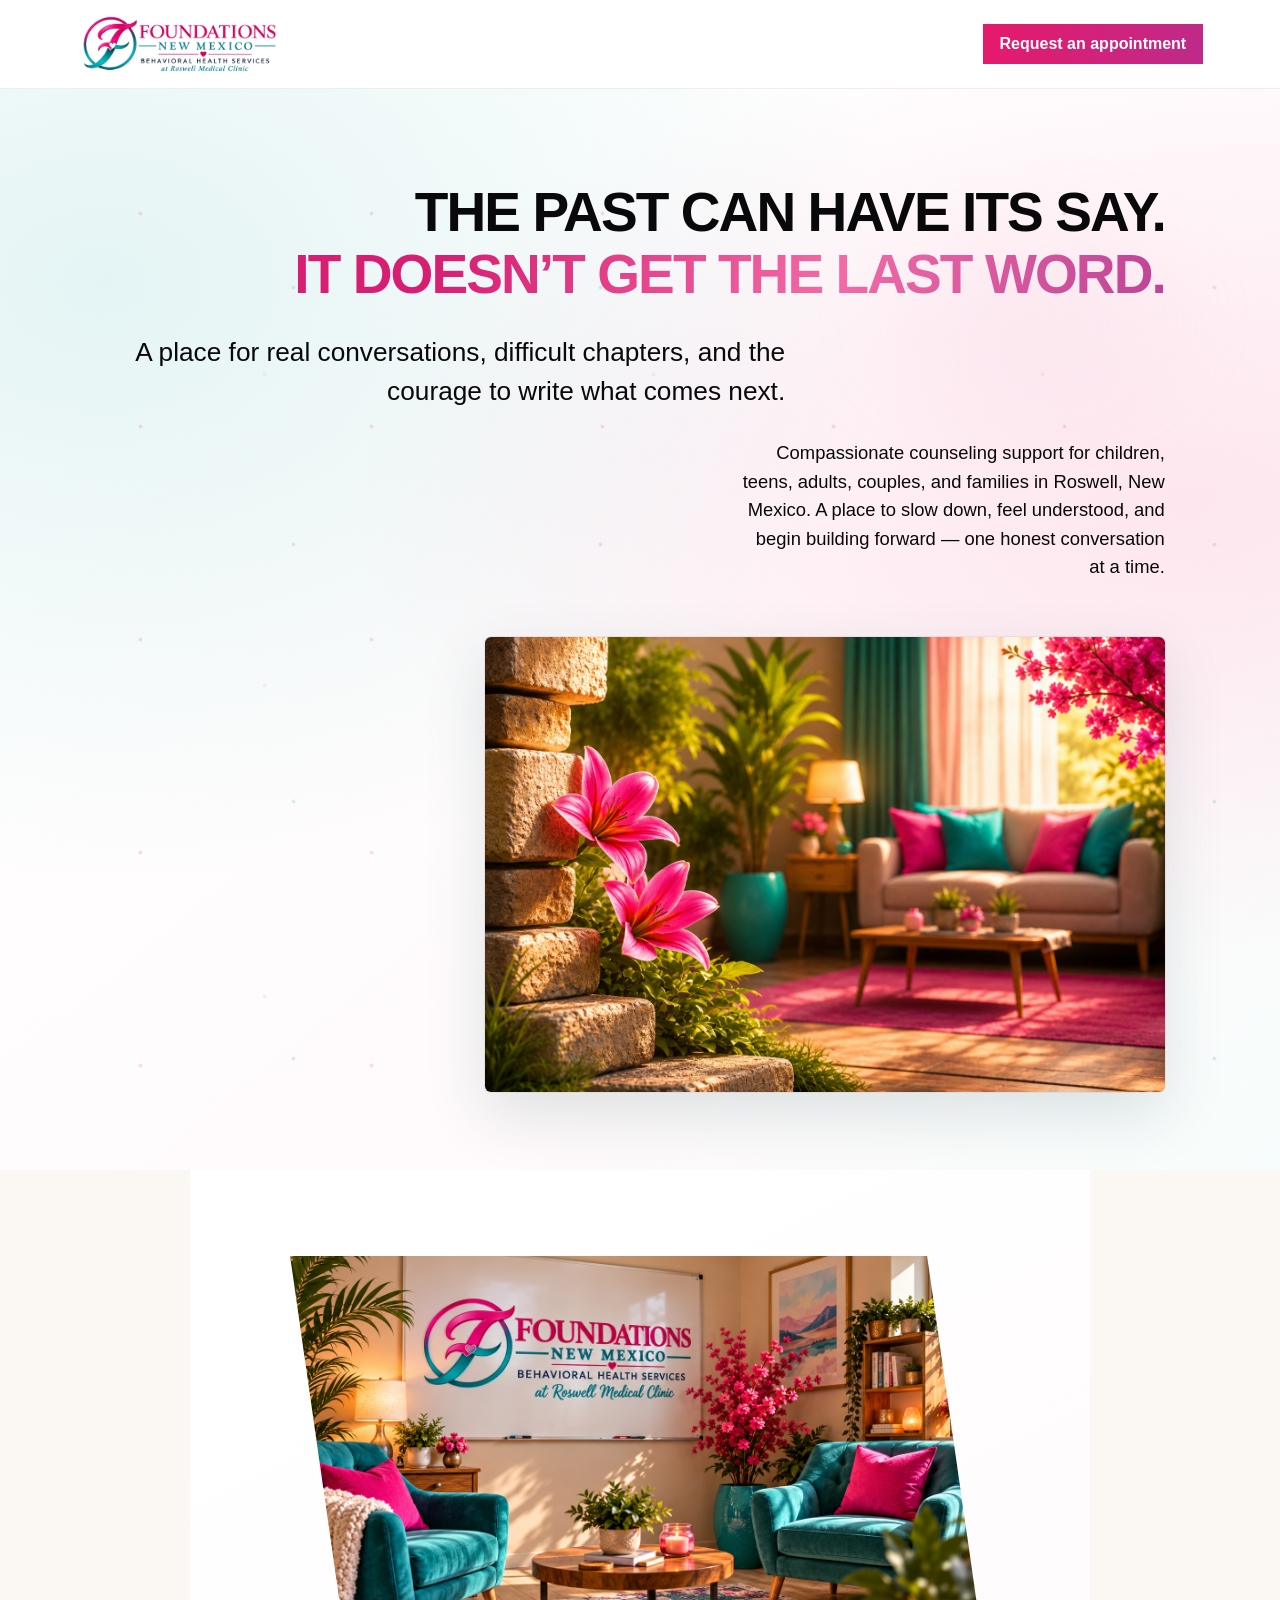
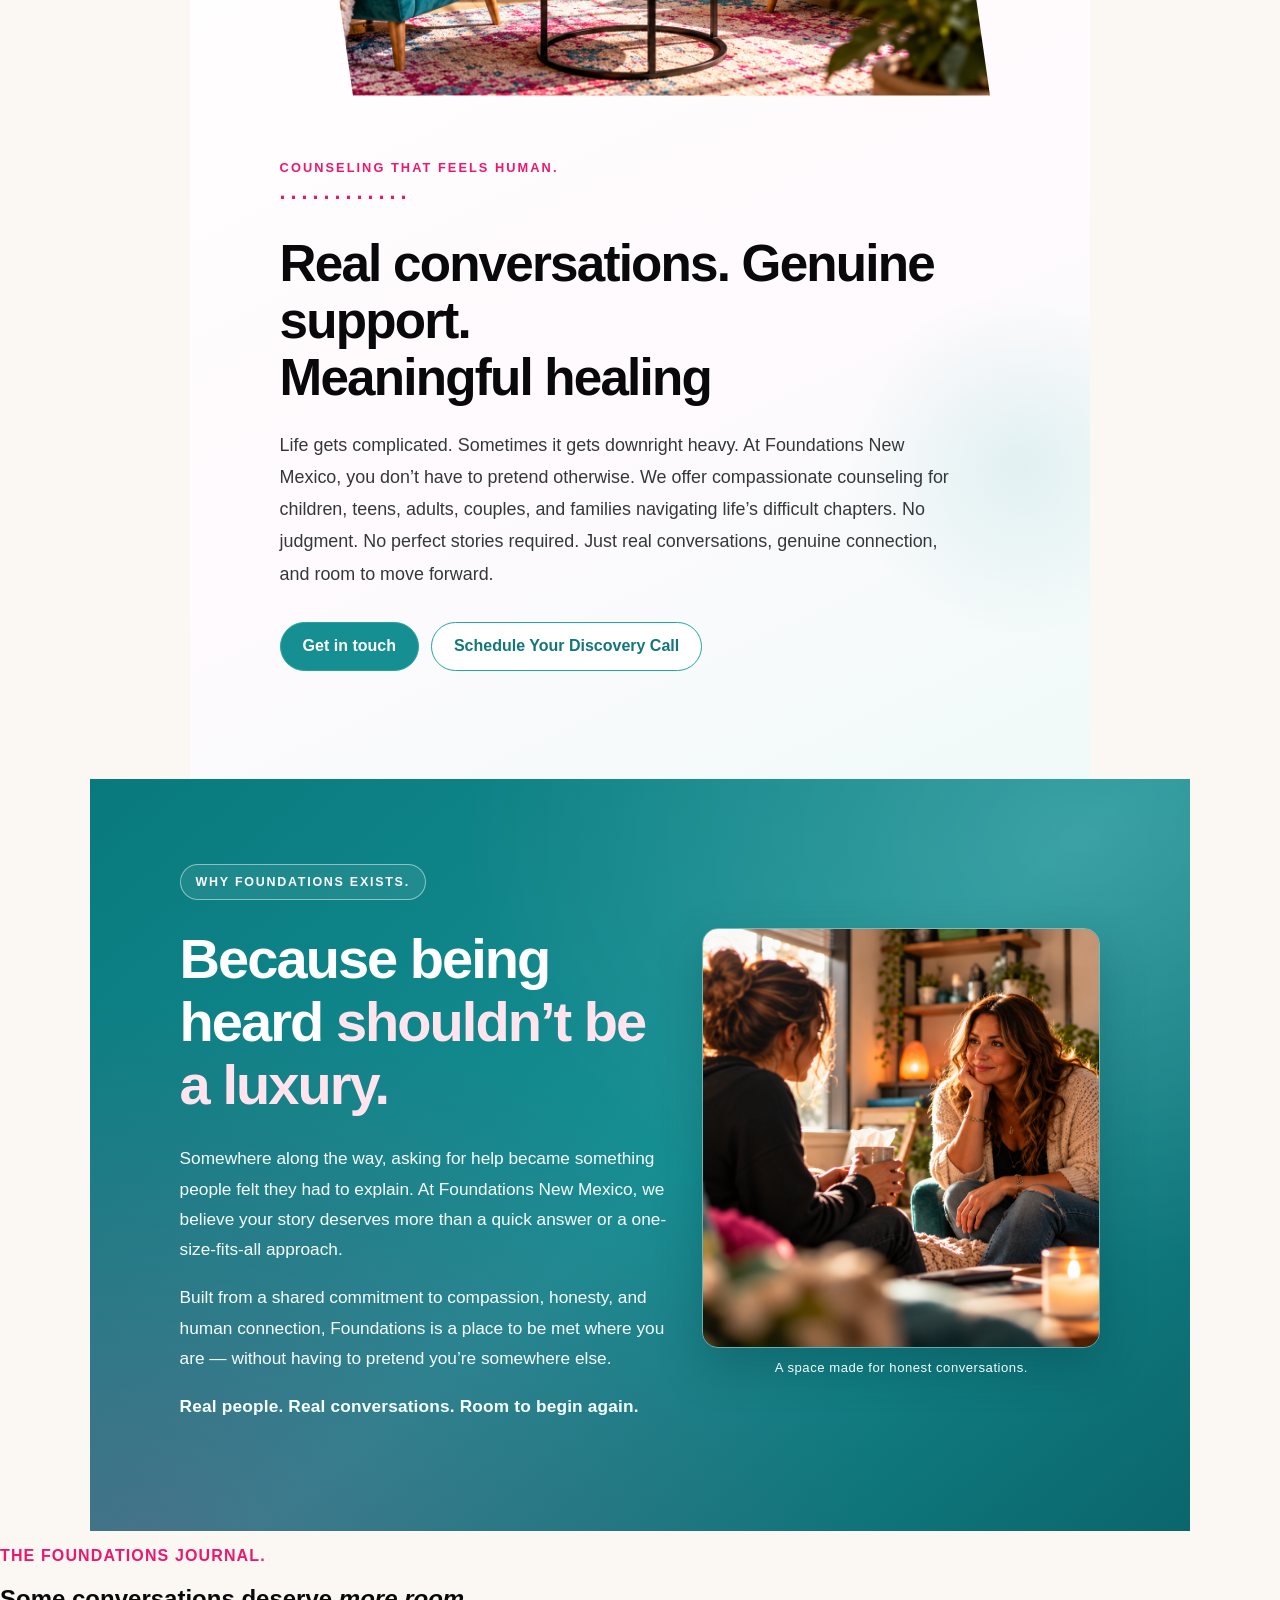
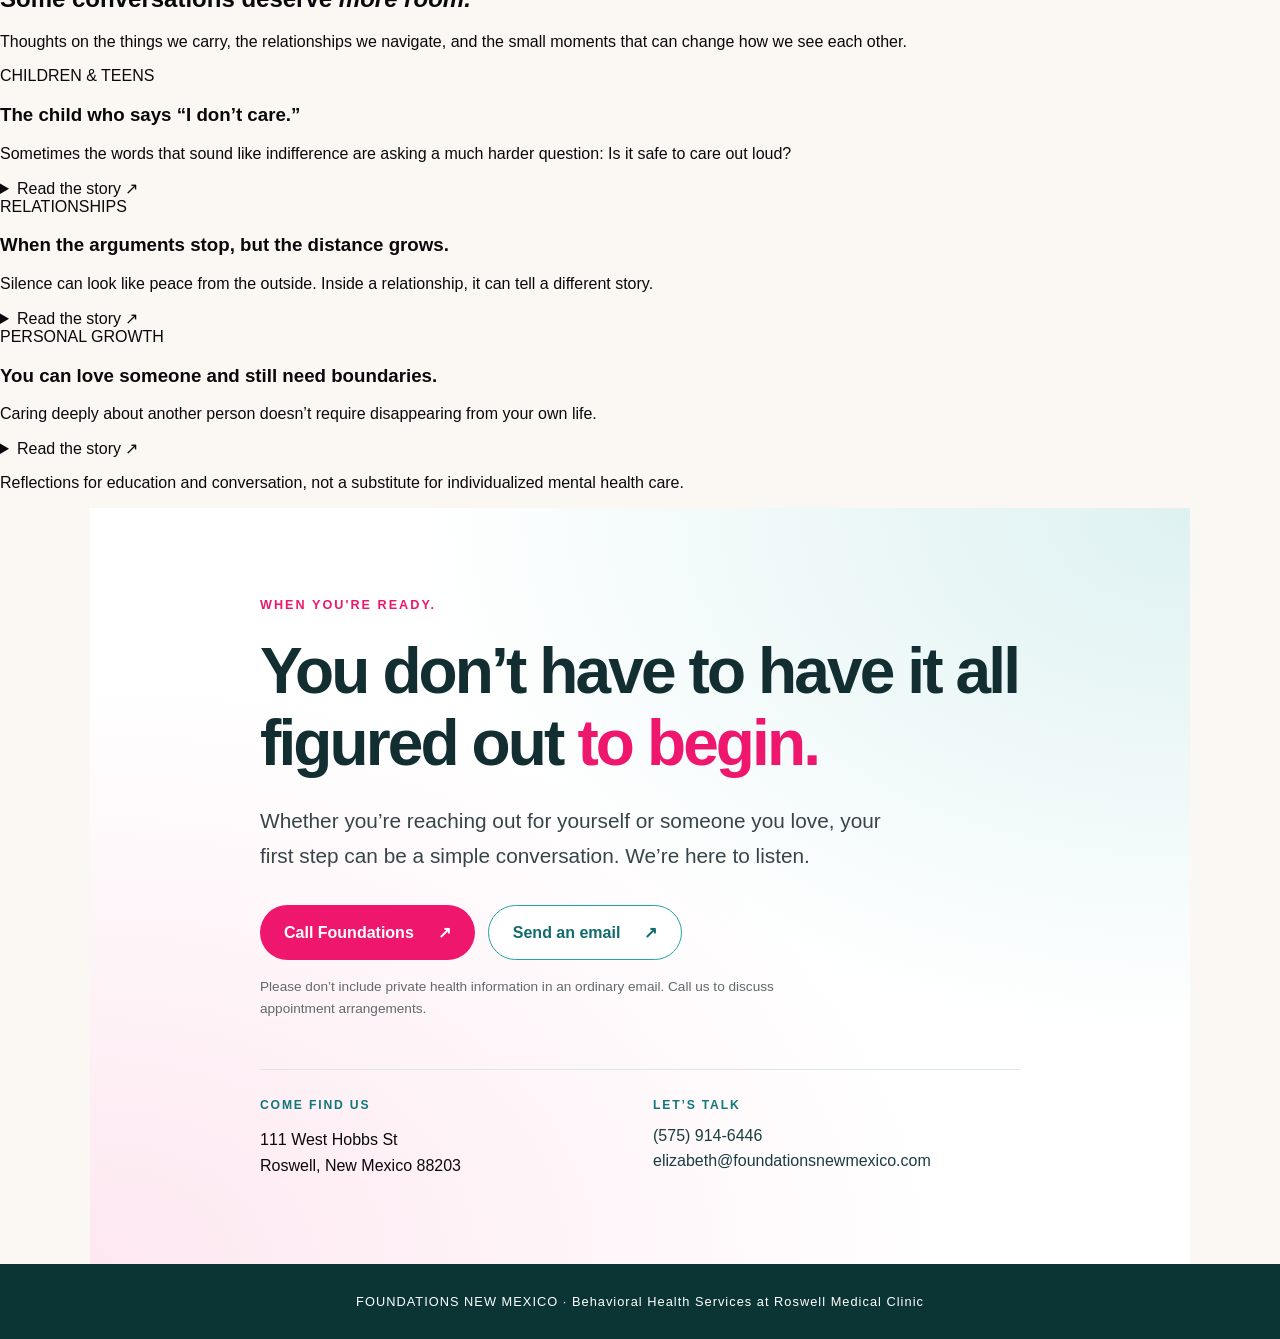
==== index.html @ 7844af04 "Add Foundations Journal with three readable articles" ====
<!doctype html>
<html lang="en">
<head>
<meta charset="utf-8">
<meta name="viewport" content="width=device-width,initial-scale=1">
<title>Foundations New Mexico | Counseling in Roswell, NM</title>
<meta name="description" content="Compassionate counseling support for children, teens, adults, couples, and families in Roswell, New Mexico.">
<link rel="stylesheet" href="styles.css?v=20261007-journal1">
</head>
<body>
<header class="site-header">
  <a class="brand" href="#" aria-label="Foundations New Mexico home"><img src="foundations-logo-web.webp" alt="Foundations New Mexico Behavioral Health Services at Roswell Medical Clinic"></a>
  <a class="request" href="#contact">Request an appointment</a>
</header>
<main>
<section class="hero">
  <div class="hero-copy">
    <h1>THE PAST CAN HAVE ITS SAY.<br><span>IT DOESN’T GET THE LAST WORD.</span></h1>
    <h2>A place for real conversations, difficult chapters, and the courage to write what comes next.</h2>
    <p>Compassionate counseling support for children,<br>teens, adults, couples, and families in Roswell, New<br>Mexico. A place to slow down, feel understood, and<br>begin building forward — one honest conversation<br>at a time.</p>
  </div>
  <img class="hero-room" src="loungehero.png" alt="Warm counseling room at Foundations New Mexico">
</section>
<section class="human">
  <div class="angle-wrap"><img class="second-room" src="lounge.png" alt="Welcoming counseling space at Foundations New Mexico"></div>
  <p class="pink-label">COUNSELING THAT FEELS HUMAN.</p>
  <div class="dots">············</div>
  <h2>Real conversations. Genuine support.<br>Meaningful healing</h2>
  <p>Life gets complicated. Sometimes it gets downright heavy. At Foundations New Mexico, you don’t have to pretend otherwise. We offer compassionate counseling for children, teens, adults, couples, and families navigating life’s difficult chapters. No judgment. No perfect stories required. Just real conversations, genuine connection, and room to move forward.</p>
  <p class="links"><a href="#contact">Get in touch</a><a href="#contact">Schedule Your Discovery Call</a></p>
</section>
<section class="people" aria-labelledby="why-foundations">
  <div class="people-story">
    <p class="pink-label">WHY FOUNDATIONS EXISTS.</p>
    <h2 id="why-foundations">Because being heard <em>shouldn’t be a luxury.</em></h2>
    <p>Somewhere along the way, asking for help became something people felt they had to explain. At Foundations New Mexico, we believe your story deserves more than a quick answer or a one-size-fits-all approach.</p>
    <p>Built from a shared commitment to compassion, honesty, and human connection, Foundations is a place to be met where you are — without having to pretend you’re somewhere else.</p>
    <p class="people-signoff">Real people. Real conversations. Room to begin again.</p>
  </div>
  <figure class="people-photo"><img src="5B493C05-90E5-46DB-8E61-14EF43C59E51.png" alt="A welcoming counseling space at Foundations New Mexico" loading="lazy"><figcaption>A space made for honest conversations.</figcaption></figure>
</section>
<section class="journal" id="journal" aria-labelledby="journal-heading">
 <div class="journal-head"><p class="pink-label">THE FOUNDATIONS JOURNAL.</p><h2 id="journal-heading">Some conversations deserve <em>more room.</em></h2><p>Thoughts on the things we carry, the relationships we navigate, and the small moments that can change how we see each other.</p></div>
 <div class="journal-grid">
 <article class="journal-card"><span class="journal-topic">CHILDREN &amp; TEENS</span><h3>The child who says “I don’t care.”</h3><p>Sometimes the words that sound like indifference are asking a much harder question: Is it safe to care out loud?</p><details><summary>Read the story <span aria-hidden="true">↗</span></summary><div class="journal-article"><p>“I don’t care.” Three words that can bring a conversation to a stop. For a parent, they may sound dismissive. For a young person, they can sometimes feel like armor.</p><p>Not every shrug hides pain. Sometimes a child genuinely isn't interested. But when “I don’t care” appears right after disappointment, embarrassment, or conflict, curiosity may take us further than correction.</p><p>Instead of demanding an explanation in the moment, try: “You don’t have to talk about it right now. I’m here when you want to.” Then make room for the conversation to happen later, without an audience or a deadline.</p><p>Connection doesn’t mean abandoning boundaries. It means remembering that the person behind the behavior still needs to feel seen.</p></div></details></article>
 <article class="journal-card"><span class="journal-topic">RELATIONSHIPS</span><h3>When the arguments stop, but the distance grows.</h3><p>Silence can look like peace from the outside. Inside a relationship, it can tell a different story.</p><details><summary>Read the story <span aria-hidden="true">↗</span></summary><div class="journal-article"><p>People often think the worst part of a struggling relationship is the fighting. Sometimes it’s what happens when two people stop trying to be understood.</p><p>The house may be quieter. The daily routines may continue. But the small invitations disappear: a story from the day, a hand on the shoulder, the question “What’s really going on with you?”</p><p>Quiet doesn’t always mean disconnection, and conflict isn’t proof that a relationship is failing. What matters is whether both people still have room to be honest and feel safe doing so.</p><p>One place to begin is small: “I miss feeling close to you. Could we talk for ten minutes without trying to solve everything?” Rebuilding connection is rarely one grand conversation. More often, it’s the decision to keep showing up for the next one.</p></div></details></article>
 <article class="journal-card"><span class="journal-topic">PERSONAL GROWTH</span><h3>You can love someone and still need boundaries.</h3><p>Caring deeply about another person doesn’t require disappearing from your own life.</p><details><summary>Read the story <span aria-hidden="true">↗</span></summary><div class="journal-article"><p>For some of us, saying no feels like letting someone down. We say yes because we love them, because they need us, or because conflict feels harder than exhaustion.</p><p>But a boundary isn’t a punishment. It’s a way to be honest about what you can offer without building resentment around what you cannot.</p><p>It might sound like: “I care about you, and I can listen tonight for twenty minutes. After that, I need to rest.” The words can be gentle and still be firm.</p><p>Healthy boundaries take practice. The goal isn’t to stop caring. It’s to make room for care that is sustainable for both people.</p></div></details></article>
 </div><p class="journal-note">Reflections for education and conversation, not a substitute for individualized mental health care.</p>
</section>
<section class="contact" id="contact" aria-labelledby="contact-heading">
  <div class="contact-inner">
    <p class="pink-label">WHEN YOU'RE READY.</p>
    <h2 id="contact-heading">You don’t have to have it all figured out <em>to begin.</em></h2>
    <p class="contact-intro">Whether you’re reaching out for yourself or someone you love, your first step can be a simple conversation. We’re here to listen.</p>
    <div class="contact-actions">
      <a class="contact-primary" href="tel:+15759146446">Call Foundations <span aria-hidden="true">↗</span></a>
      <a class="contact-secondary" href="mailto:elizabeth@foundationsnewmexico.com?subject=Foundations%20New%20Mexico%20-%20General%20Inquiry">Send an email <span aria-hidden="true">↗</span></a>
    </div>
    <p class="contact-privacy">Please don’t include private health information in an ordinary email. Call us to discuss appointment arrangements.</p>
    <div class="contact-details">
      <div><span>COME FIND US</span><address>111 West Hobbs St<br>Roswell, New Mexico 88203</address></div>
      <div><span>LET’S TALK</span><a href="tel:+15759146446">(575) 914-6446</a><a href="mailto:elizabeth@foundationsnewmexico.com">elizabeth@foundationsnewmexico.com</a></div>
    </div>
  </div>
</section>
</main>
<footer>FOUNDATIONS NEW MEXICO · Behavioral Health Services at Roswell Medical Clinic</footer>
</body>
</html>
---- styles.css ----
:root{--pink:#ee176d;--teal:#22a5a3;--ink:#09090b;--cream:#fbf8f3}*{box-sizing:border-box}html{scroll-behavior:smooth}body{margin:0;color:var(--ink);background:var(--cream);font-family:Arial,Helvetica,sans-serif}.site-header{min-height:88px;background:#fff;display:flex;align-items:center;justify-content:space-between;gap:24px;padding:10px max(24px,6vw);border-bottom:1px solid #eee}.brand{display:block;line-height:0}.brand img{display:block;width:min(320px,44vw);max-height:68px;object-fit:contain;object-position:left center}.request,button{background:var(--pink);color:#fff;padding:11px 17px;border:0;text-decoration:none;font-weight:800}.hero{background:#fff;padding:92px max(9vw,28px) 78px}.hero-copy{text-align:right}.hero h1{font-size:2.25rem;margin:0 0 28px;font-weight:900;letter-spacing:.01em}.hero h2{font-size:1.55rem;line-height:1.2;margin:0 0 28px;font-weight:900}.hero p{font-size:1.15rem;line-height:1.55;margin:0 0 55px}.hero-room{display:block;width:min(680px,100%);height:455px;margin-left:auto;object-fit:cover;object-position:center}.human{padding:72px max(9vw,28px) 70px;background:linear-gradient(135deg,#fff 70%,#e6f3f1);max-width:760px;margin:auto}.angle-wrap{clip-path:polygon(0 0,84% 0,100% 100%,14% 100%);height:410px;margin-bottom:38px;overflow:hidden}.second-room{display:block;width:100%;height:100%;object-fit:cover;object-position:center}.pink-label{color:var(--pink);font-weight:900;letter-spacing:.07em}.dots{color:var(--pink);font-weight:900;letter-spacing:2px;margin:18px 0}.human h2,.people h2,.contact h2{font-size:2rem;line-height:1.12;margin:0 0 22px}.human>p:not(.pink-label):not(.links){font-size:1.08rem;line-height:1.55}.links{display:grid;gap:8px;margin-top:28px}.links a{color:#111;text-decoration:underline}.people{background:var(--teal);padding:52px max(9vw,28px) 65px;max-width:760px;margin:auto}.people h2{font-size:2rem}.people>p:not(.pink-label){font-size:1.08rem;line-height:1.5}.portrait-placeholder{height:320px;border:5px solid #fff;margin-top:40px;display:grid;place-content:center;text-align:center;background:linear-gradient(145deg,#e9c7b5,#f7eee5);font:2rem Georgia}.portrait-placeholder small{font:14px Arial;margin-top:12px}.contact{max-width:760px;margin:auto;padding:70px max(9vw,28px);background:#fff}.contact form{display:grid;gap:16px;margin-top:30px}label{font-weight:700}input,select,textarea{display:block;width:100%;padding:12px;margin-top:6px;border:1px solid #bbb;font:inherit}address{margin-top:35px;font-style:normal;line-height:1.7}address a{color:inherit}footer{padding:30px;text-align:center;background:#0b3434;color:white;font-size:.8rem;letter-spacing:.08em}@media(max-width:600px){.site-header{min-height:70px;padding:8px 16px}.brand img{width:min(220px,55vw);max-height:54px}.request{font-size:.68rem;padding:9px 10px}.hero{padding:68px 22px 58px}.hero h1{font-size:1.9rem}.hero h2{font-size:1.25rem}.hero p{font-size:1rem}.hero-room{height:300px}.angle-wrap{height:310px}.human h2,.people h2,.contact h2{font-size:1.65rem}}
/* Locked poetic rebel hero */
.hero h1{font-size:clamp(2.05rem,4.3vw,4.1rem);line-height:1.13;letter-spacing:-.035em;max-width:900px;margin-left:auto}.hero h1 span{background:linear-gradient(110deg,#e91c72 12%,#b8328c 46%,#168e91 94%);background-clip:text;-webkit-background-clip:text;color:transparent}.hero h2{font-size:clamp(1.18rem,2.05vw,1.65rem);font-weight:500;line-height:1.48;max-width:670px}@media(max-width:600px){.hero h1{font-size:clamp(2rem,8vw,2.75rem);line-height:1.13}.hero h2{font-size:1.2rem}}

/* Refined luminous sparkle: quiet, editorial, never cartoonish */
.hero{position:relative;isolation:isolate;overflow:hidden;background:radial-gradient(ellipse at 8% 18%,rgba(34,165,163,.12),transparent 48%),radial-gradient(ellipse at 92% 38%,rgba(238,23,109,.09),transparent 50%),linear-gradient(140deg,#fff 20%,#fffafb 70%,#f7fdfc 100%)}
.hero::before,.hero::after{content:"";position:absolute;inset:0;z-index:-1;pointer-events:none}
.hero::before{background-image:radial-gradient(circle,rgba(224,54,130,.38) 0 1px,transparent 2.5px),radial-gradient(circle,rgba(34,165,163,.4) 0 1px,transparent 2.5px),radial-gradient(circle,rgba(212,174,107,.38) 0 1px,transparent 2.5px);background-size:231px 213px,307px 257px,389px 311px;background-position:25px 18px,140px 70px,70px 130px;opacity:.48;animation:foundationStardust 13s ease-in-out infinite alternate}
.hero::after{inset:8% 4% auto auto;width:min(390px,75vw);height:290px;border-radius:50%;background:radial-gradient(ellipse,rgba(241,191,213,.18),transparent 70%);filter:blur(25px);animation:foundationGlow 9s ease-in-out infinite alternate}
.hero-copy{position:relative;z-index:1}
.hero h1 span{background-image:linear-gradient(108deg,#d71e73 8%,#f26aa6 30%,#b33e94 51%,#168f93 88%);background-size:210% 100%;animation:foundationSheen 10s ease-in-out infinite alternate}
.hero-room{position:relative;border-radius:6px;box-shadow:0 22px 60px rgba(31,79,79,.15),0 0 0 1px rgba(220,167,191,.2);animation:foundationReveal 1s ease-out both}
.request{background:linear-gradient(110deg,#e7196b,#ba2c8c,#e7196b);background-size:220% 100%;transition:background-position .5s ease,transform .2s ease}
.request:hover{background-position:100% 0;transform:translateY(-2px)}
@keyframes foundationStardust{0%{opacity:.25;transform:translateY(0)}100%{opacity:.65;transform:translateY(-10px)}}
@keyframes foundationGlow{from{opacity:.55;transform:translateY(0)}to{opacity:1;transform:translateY(16px)}}
@keyframes foundationSheen{from{background-position:0% 50%}to{background-position:100% 50%}}
@keyframes foundationReveal{from{opacity:0;transform:translateY(15px)}to{opacity:1;transform:translateY(0)}}
@media(prefers-reduced-motion:reduce){.hero::before,.hero::after,.hero h1 span,.hero-room{animation:none!important}.request{transition:none}}

/* Counseling section: airy editorial styling to complement the hero */
.human{position:relative;max-width:900px;padding:86px clamp(25px,7vw,92px) 92px;background:linear-gradient(155deg,#fff 15%,#fffafd 64%,#f0faf9 100%);overflow:hidden}
.human::before{content:"";position:absolute;right:-100px;bottom:12%;width:340px;height:340px;background:radial-gradient(circle,rgba(34,165,163,.11),transparent 72%);pointer-events:none}
.human .angle-wrap{position:relative;max-width:700px;height:440px;margin:0 auto 64px;clip-path:polygon(0 0,91% 0,100% 100%,9% 100%);filter:drop-shadow(0 15px 25px rgba(19,79,76,.12))}
.human .second-room{object-position:center 48%;transition:transform .8s ease}
.human .angle-wrap:hover .second-room{transform:scale(1.035)}
.human .pink-label{font-size:.8rem;letter-spacing:.16em;margin-bottom:10px}
.human .dots{font-size:1.35rem;letter-spacing:5px;margin:8px 0 24px}
.human h2{font-size:clamp(2.05rem,4vw,3.25rem);letter-spacing:-.035em;line-height:1.12;max-width:700px}
.human>p:not(.pink-label):not(.links){position:relative;font-size:1.12rem;line-height:1.8;max-width:690px;color:#35383b}
.human .links{display:flex;flex-wrap:wrap;gap:14px;margin-top:32px}
.human .links a{display:inline-flex;align-items:center;min-height:45px;padding:12px 20px;border-radius:50px;border:1px solid rgba(34,165,163,.35);text-decoration:none;color:#176f71;background:#fff;font-weight:700;transition:transform .2s,box-shadow .2s}
.human .links a:first-child{background:var(--teal);color:#fff;border-color:var(--teal)}
.human .links a:hover{transform:translateY(-2px);box-shadow:0 8px 22px rgba(19,79,76,.12)}
@media(max-width:600px){.human{padding:56px 24px 70px}.human .angle-wrap{height:275px;margin-bottom:43px}.human h2{font-size:2rem}.human>p:not(.pink-label):not(.links){font-size:1.03rem;line-height:1.7}.human .links{display:grid}.human .links a{justify-content:center}}
@media(prefers-reduced-motion:reduce){.human .second-room,.human .links a{transition:none}}

/* Mobile legibility and prominent calls to action */
.human .links{display:flex;gap:12px;flex-wrap:wrap}
.human .links a{display:inline-flex!important;align-items:center;justify-content:center;text-align:center;text-decoration:none!important;background:#fff!important;color:#13777a!important;border:1.5px solid #22a5a3!important;border-radius:999px!important;padding:13px 22px!important;font-size:1rem!important;font-weight:800!important;line-height:1.3!important}
.human .links a:first-child{background:#168f93!important;color:#fff!important}
@media(max-width:600px){.human{padding:48px 25px 62px!important}.human h2{font-size:clamp(1.75rem,7vw,2.1rem)!important;line-height:1.18!important}.human>p:not(.pink-label):not(.links){font-size:1rem!important;line-height:1.65!important}.human .links{display:grid!important;gap:12px!important}.human .links a{width:100%!important}.human .pink-label{font-size:.78rem!important;letter-spacing:.11em!important}.human .dots{margin:10px 0 23px!important}}

/* People section: warm, distinctive, polished */
.people{position:relative;isolation:isolate;overflow:hidden;max-width:900px;margin:0 auto;padding:85px clamp(25px,7vw,90px) 92px;background:linear-gradient(140deg,#087a7e 0%,#168f93 53%,#0a666c 100%);color:#fff}
.people::before{content:"";position:absolute;inset:0;z-index:-1;background:radial-gradient(ellipse at 90% 8%,rgba(255,255,255,.16),transparent 44%),radial-gradient(ellipse at 5% 100%,rgba(238,23,109,.22),transparent 50%)}
.people .pink-label{display:inline-block;color:#fff;font-size:.78rem;letter-spacing:.14em;font-weight:800;padding:10px 15px;border:1px solid rgba(255,255,255,.48);border-radius:30px;background:rgba(255,255,255,.08);margin:0 0 27px}
.people h2{font-size:clamp(2.15rem,4.5vw,3.5rem);line-height:1.13;letter-spacing:-.035em;max-width:750px;margin:0 0 27px;color:#fff}
.people>p:not(.pink-label){font-size:clamp(1.04rem,1.8vw,1.19rem);line-height:1.75;max-width:680px;color:#f4ffff;margin-bottom:38px}
.people .portrait-placeholder{display:flex;flex-direction:column;justify-content:center;align-items:center;gap:13px;min-height:220px;border-radius:16px;border:1px solid rgba(255,255,255,.35);background:linear-gradient(135deg,rgba(255,255,255,.15),rgba(255,255,255,.05));backdrop-filter:blur(8px);box-shadow:0 18px 45px rgba(0,57,59,.16);color:#fff;text-align:center;padding:25px}
.people .portrait-placeholder span{font-family:Georgia,serif;font-size:clamp(1.7rem,4vw,2.7rem);font-weight:700}
.people .portrait-placeholder small{font-size:.88rem;letter-spacing:.1em;font-weight:700}
@media(max-width:600px){.people{padding:62px 25px 68px}.people h2{font-size:2.1rem}.people>p:not(.pink-label){font-size:1.04rem;line-height:1.7}.people .portrait-placeholder{min-height:175px}}

/* Mission-led Foundations story */
.people{display:grid;grid-template-columns:minmax(0,1.1fr) minmax(0,.9fr);align-items:center;gap:36px;max-width:1100px}
.people .people-story{min-width:0}
.people h2 em{font-style:normal;color:#ffe4ee}
.people .people-story>p:not(.pink-label){color:#f7ffff;font-size:1.08rem;line-height:1.75;margin:0 0 18px}
.people .people-story .people-signoff{font-weight:800;letter-spacing:.01em;color:#fff;margin-top:30px}
.people .people-photo{margin:0;align-self:stretch;display:flex;flex-direction:column;justify-content:center;gap:12px}
.people .people-photo img{display:block;width:100%;height:420px;object-fit:cover;object-position:center;border-radius:16px;box-shadow:0 18px 45px rgba(0,49,52,.27);border:1px solid rgba(255,255,255,.35)}
.people .people-photo figcaption{font-size:.82rem;letter-spacing:.04em;color:#f2ffff;text-align:center}
@media(max-width:760px){.people{grid-template-columns:1fr;gap:28px}.people .people-photo img{height:300px}.people h2{font-size:clamp(2rem,8vw,2.6rem)}}

/* Contact: invitation, not intake paperwork */
.contact{position:relative;overflow:hidden;max-width:1100px;margin:0 auto;padding:90px clamp(24px,7vw,95px) 86px;background:radial-gradient(ellipse at 100% 0%,rgba(34,165,163,.15),transparent 50%),radial-gradient(ellipse at 0% 100%,rgba(238,23,109,.10),transparent 55%),#fff}
.contact-inner{max-width:760px;margin:auto}
.contact .pink-label{font-size:.79rem;letter-spacing:.16em;margin:0 0 24px}
.contact h2{font-size:clamp(2.2rem,5vw,4.2rem);line-height:1.12;letter-spacing:-.045em;margin:0 0 23px;color:#122e31}
.contact h2 em{font-style:normal;color:var(--pink)}
.contact-intro{font-size:clamp(1.07rem,2vw,1.3rem);line-height:1.7;max-width:630px;color:#384548;margin:0}
.contact-actions{display:flex;flex-wrap:wrap;gap:13px;margin:32px 0 16px}
.contact-actions a{display:inline-flex;align-items:center;justify-content:space-between;gap:24px;min-height:55px;padding:15px 24px;border-radius:100px;text-decoration:none;font-weight:800;transition:transform .2s,box-shadow .2s}
.contact-actions a:hover{transform:translateY(-2px);box-shadow:0 10px 26px rgba(0,60,63,.14)}
.contact-primary{background:var(--pink);color:#fff}
.contact-secondary{border:1.5px solid var(--teal);color:#116b6e;background:#fff}
.contact-privacy{font-size:.85rem;line-height:1.6;color:#61696b;max-width:580px}
.contact-details{display:grid;grid-template-columns:1fr 1fr;gap:26px;margin-top:49px;padding-top:28px;border-top:1px solid #dce8e7}
.contact-details>div{display:flex;flex-direction:column;gap:7px}
.contact-details span{color:#0f777a;font-size:.76rem;font-weight:900;letter-spacing:.15em;margin-bottom:8px}
.contact-details address{margin:0;font-size:1rem;font-style:normal;line-height:1.6}
.contact-details a{font-size:1rem;color:#193d40;text-decoration:none;overflow-wrap:anywhere}
.contact-details a:hover{text-decoration:underline}
@media(max-width:600px){.contact{padding:65px 24px 72px}.contact h2{font-size:clamp(2.15rem,9vw,2.85rem)}.contact-actions{display:grid}.contact-actions a{width:100%}.contact-details{grid-template-columns:1fr;gap:30px;margin-top:38px}}
@media(prefers-reduced-motion:reduce){.contact-actions a{transition:none}}
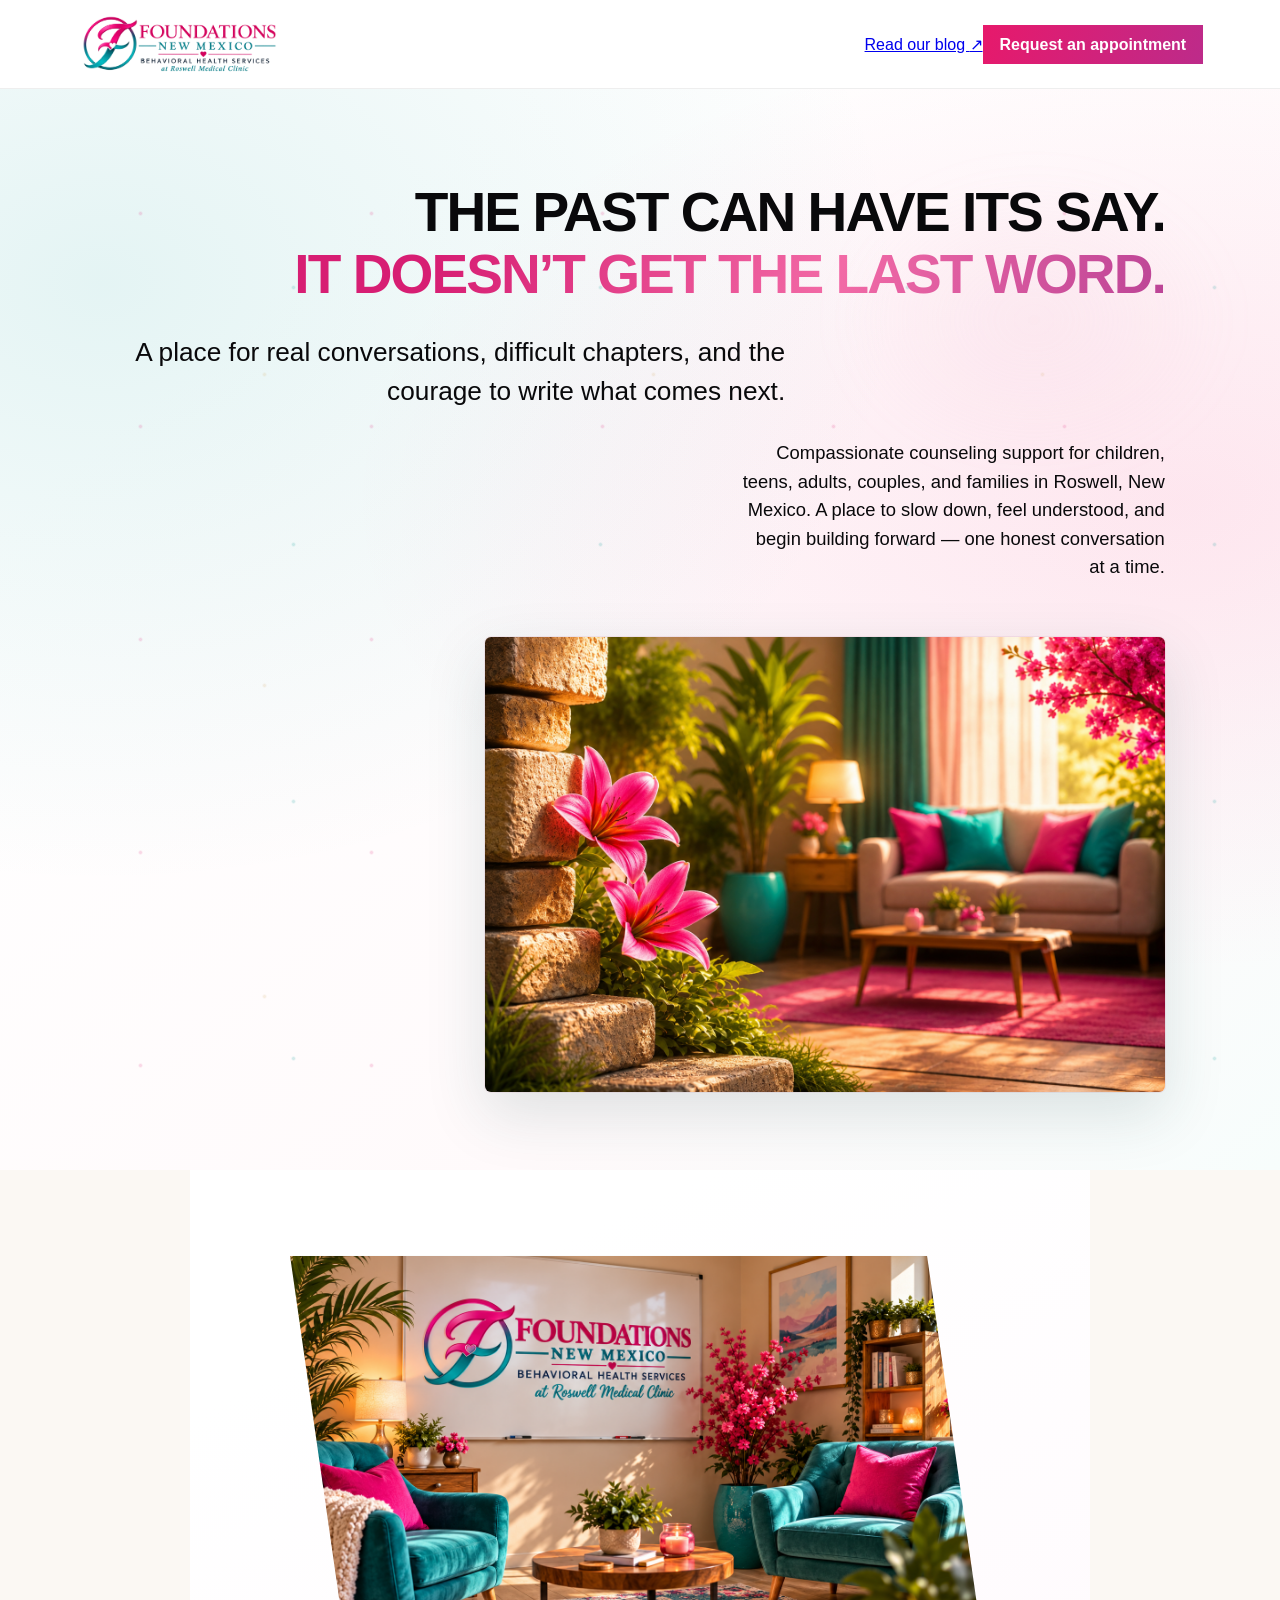
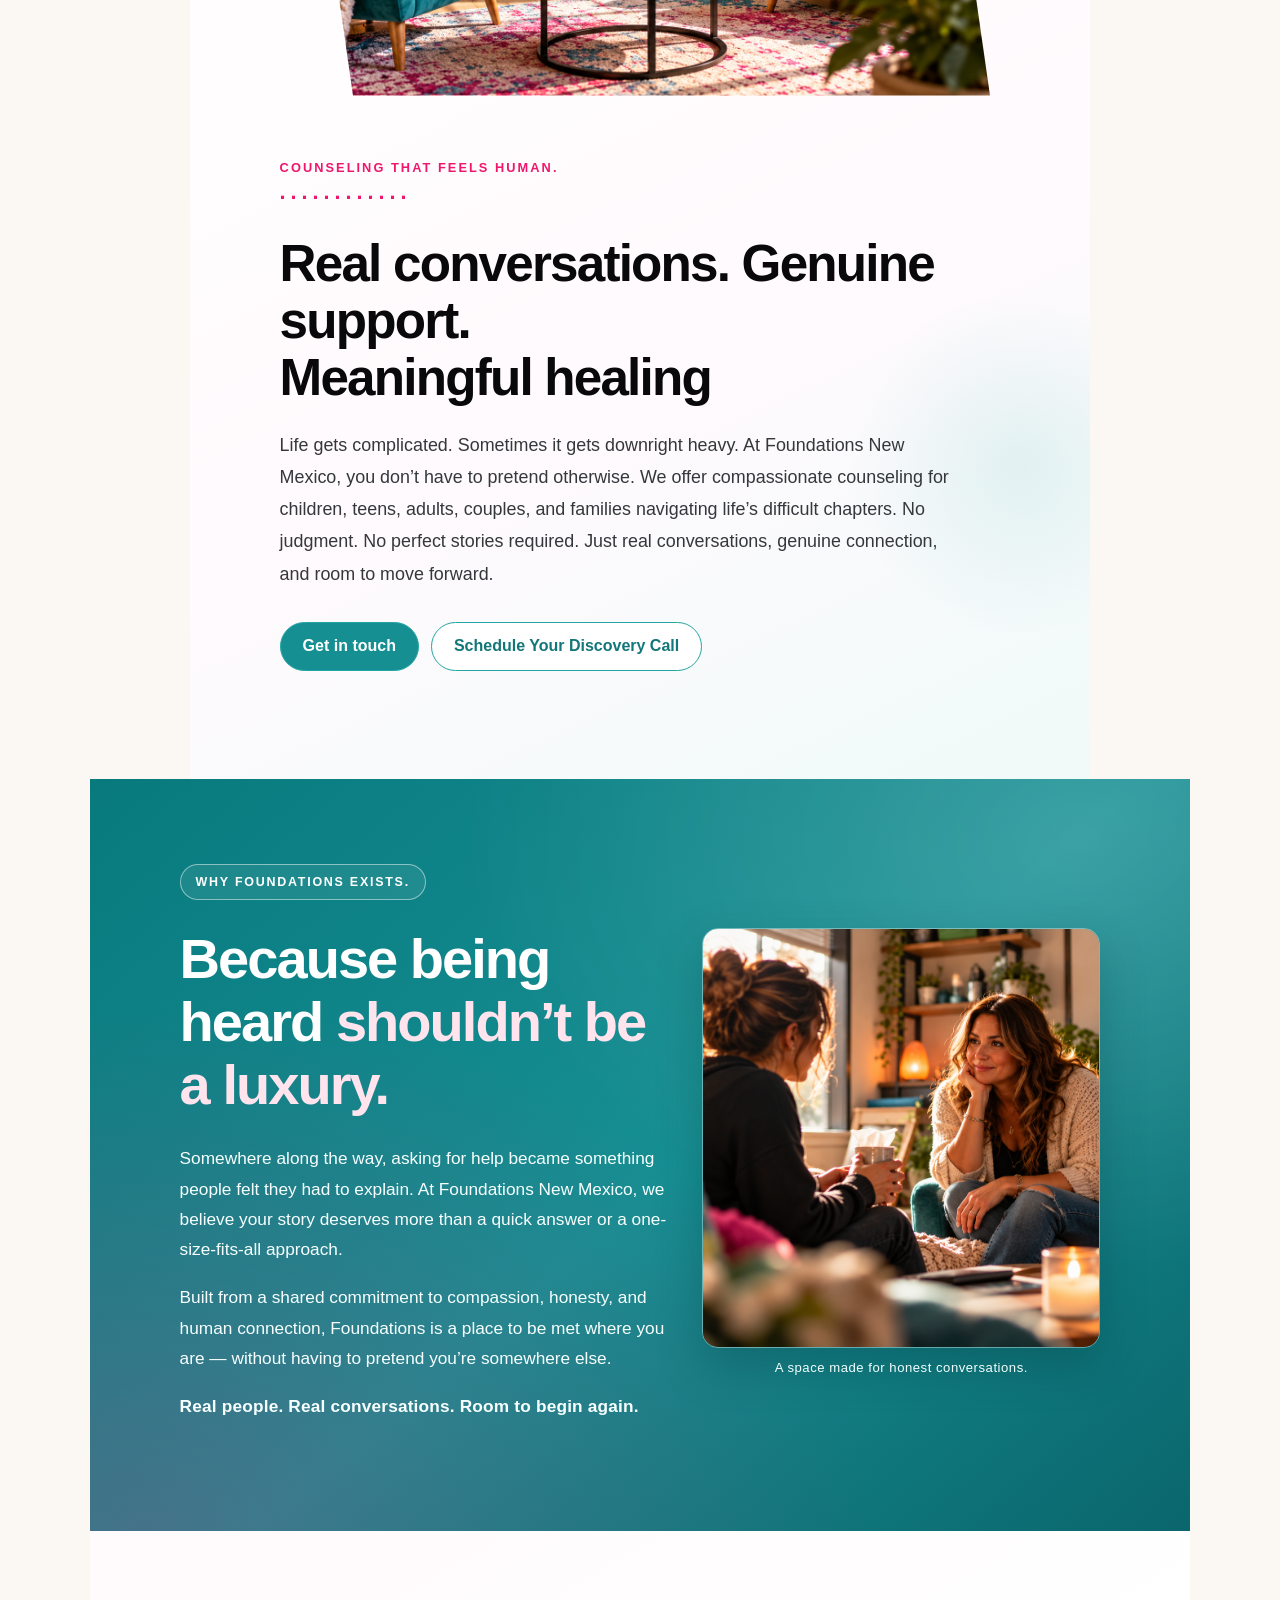
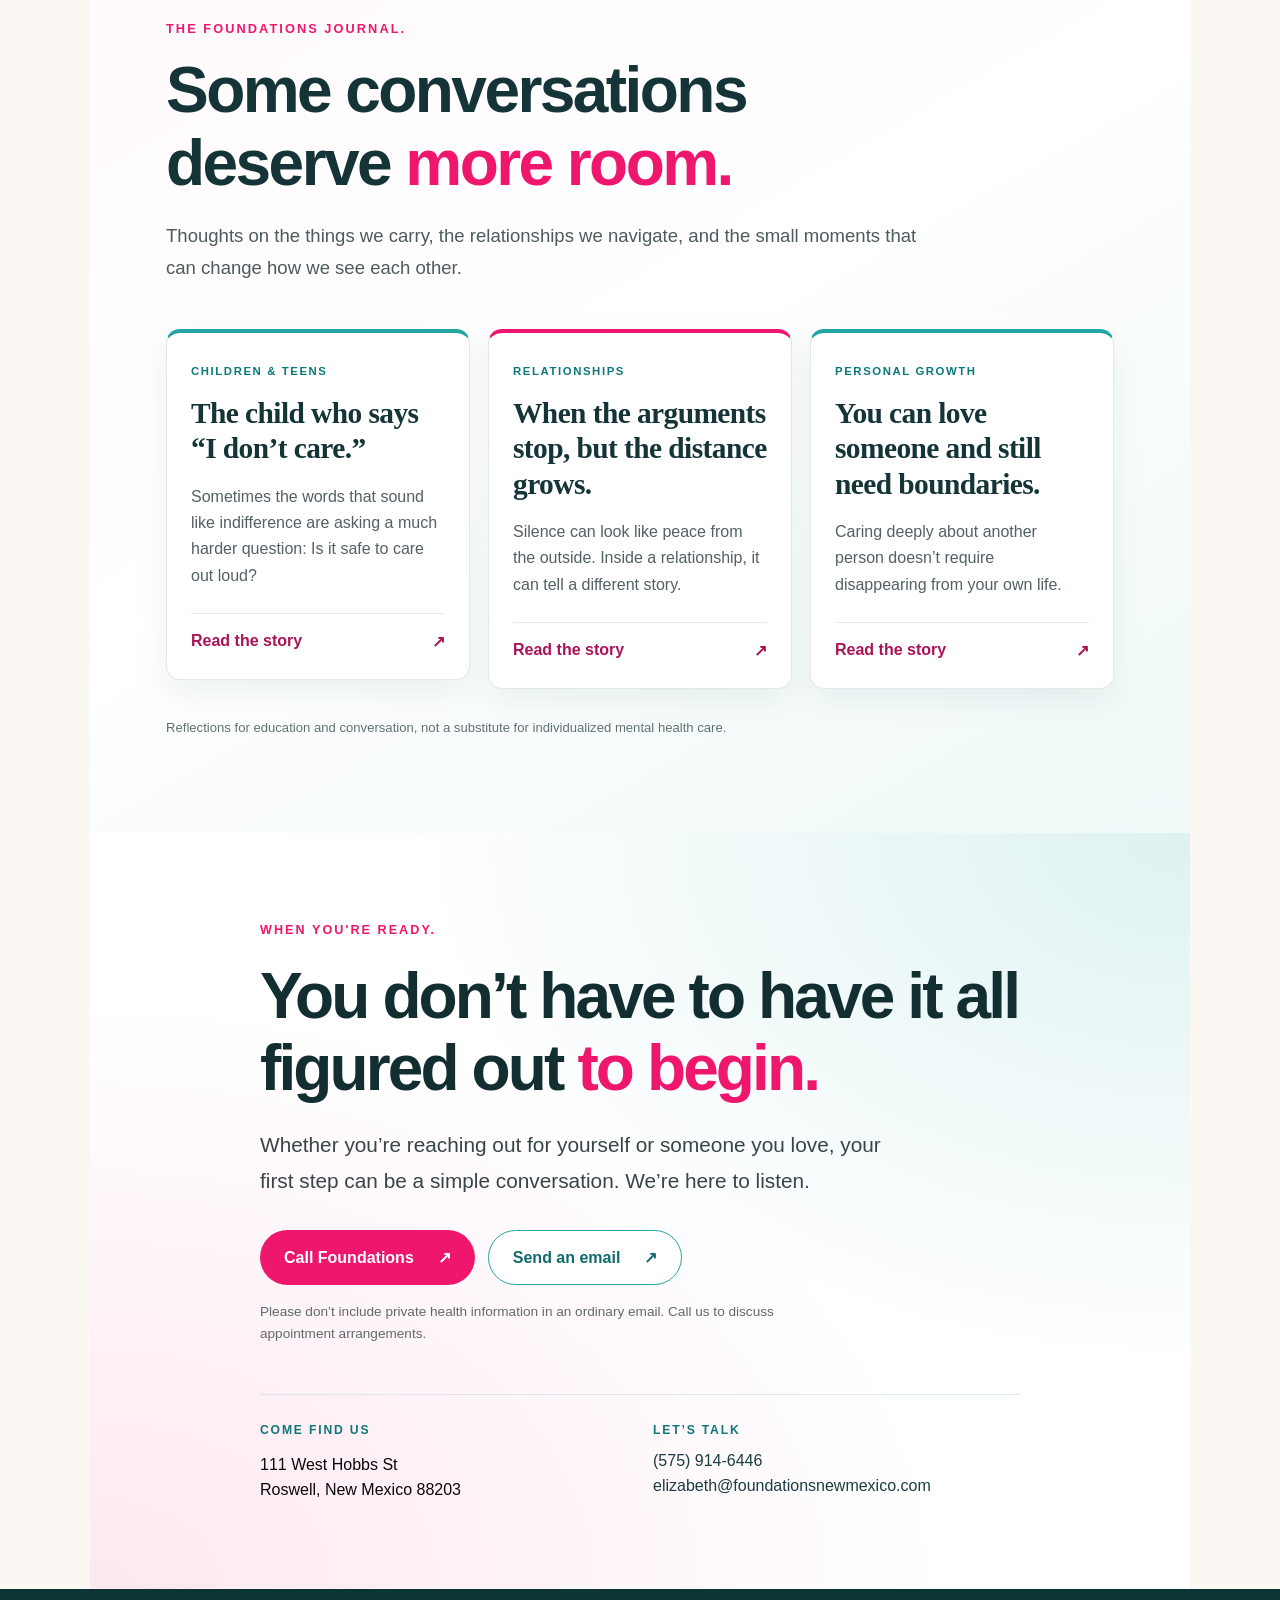
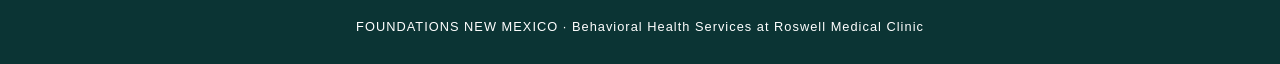
==== commit 45caffe6: "Add Read our blog navigation button" ====
--- a/index.html
+++ b/index.html
@@ -5,12 +5,12 @@
 <meta name="viewport" content="width=device-width,initial-scale=1">
 <title>Foundations New Mexico | Counseling in Roswell, NM</title>
 <meta name="description" content="Compassionate counseling support for children, teens, adults, couples, and families in Roswell, New Mexico.">
-<link rel="stylesheet" href="styles.css?v=20261007-journal1">
+<link rel="stylesheet" href="styles.css?v=20261007-blognav1">
 </head>
 <body>
 <header class="site-header">
   <a class="brand" href="#" aria-label="Foundations New Mexico home"><img src="foundations-logo-web.webp" alt="Foundations New Mexico Behavioral Health Services at Roswell Medical Clinic"></a>
-  <a class="request" href="#contact">Request an appointment</a>
+  <nav class="header-actions" aria-label="Main navigation"><a class="blog-nav" href="#journal">Read our blog <span aria-hidden="true">↗</span></a><a class="request" href="#contact">Request an appointment</a></nav>
 </header>
 <main>
 <section class="hero">
--- a/styles.css
+++ b/styles.css
@@ -84,3 +84,7 @@
 .contact-details a:hover{text-decoration:underline}
 @media(max-width:600px){.contact{padding:65px 24px 72px}.contact h2{font-size:clamp(2.15rem,9vw,2.85rem)}.contact-actions{display:grid}.contact-actions a{width:100%}.contact-details{grid-template-columns:1fr;gap:30px;margin-top:38px}}
 @media(prefers-reduced-motion:reduce){.contact-actions a{transition:none}}
+
+/* Foundations Journal */
+.journal{max-width:1100px;margin:auto;padding:90px clamp(24px,6vw,76px) 95px;background:linear-gradient(150deg,#fffafc,#fff 47%,#eff9f8);color:#153437}
+.journal-head{max-width:760px;margin-bottom:44px}.journal-head .pink-label{font-size:.8rem;letter-spacing:.16em;margin:0 0 18px}.journal h2{font-size:clamp(2.2rem,5vw,4rem);line-height:1.13;letter-spacing:-.04em;margin:0 0 21px}.journal h2 em{font-style:normal;color:var(--pink)}.journal-head>p:last-child{font-size:1.16rem;line-height:1.75;color:#4d5b5d}.journal-grid{display:grid;grid-template-columns:repeat(3,minmax(0,1fr));gap:18px;align-items:start}.journal-card{background:#fff;border:1px solid #e2e9e8;border-top:4px solid var(--teal);border-radius:14px;padding:28px 24px;box-shadow:0 12px 32px rgba(16,66,65,.07)}.journal-card:nth-child(2){border-top-color:var(--pink)}.journal-topic{font-size:.71rem;letter-spacing:.14em;color:#0c7778;font-weight:900}.journal-card h3{font:700 clamp(1.5rem,2.3vw,1.9rem)/1.2 Georgia,serif;letter-spacing:-.02em;margin:17px 0}.journal-card>p{font-size:1rem;line-height:1.65;color:#536064}.journal-card details{border-top:1px solid #e5eeee;margin-top:24px;padding-top:18px}.journal-card summary{list-style:none;cursor:pointer;color:#a91357;font-weight:800;display:flex;justify-content:space-between;gap:12px}.journal-card summary::-webkit-details-marker{display:none}.journal-card summary:focus-visible{outline:3px solid var(--teal);outline-offset:5px}.journal-card details[open] summary{margin-bottom:22px}.journal-article{font-size:.96rem;line-height:1.75;color:#36494b}.journal-article p{margin:0 0 15px}.journal-note{font-size:.82rem;line-height:1.6;color:#607173;margin:28px 0 0}@media(max-width:850px){.journal-grid{grid-template-columns:1fr}.journal-card{padding:26px}.journal{padding:66px 24px 75px}.journal-head{margin-bottom:30px}}
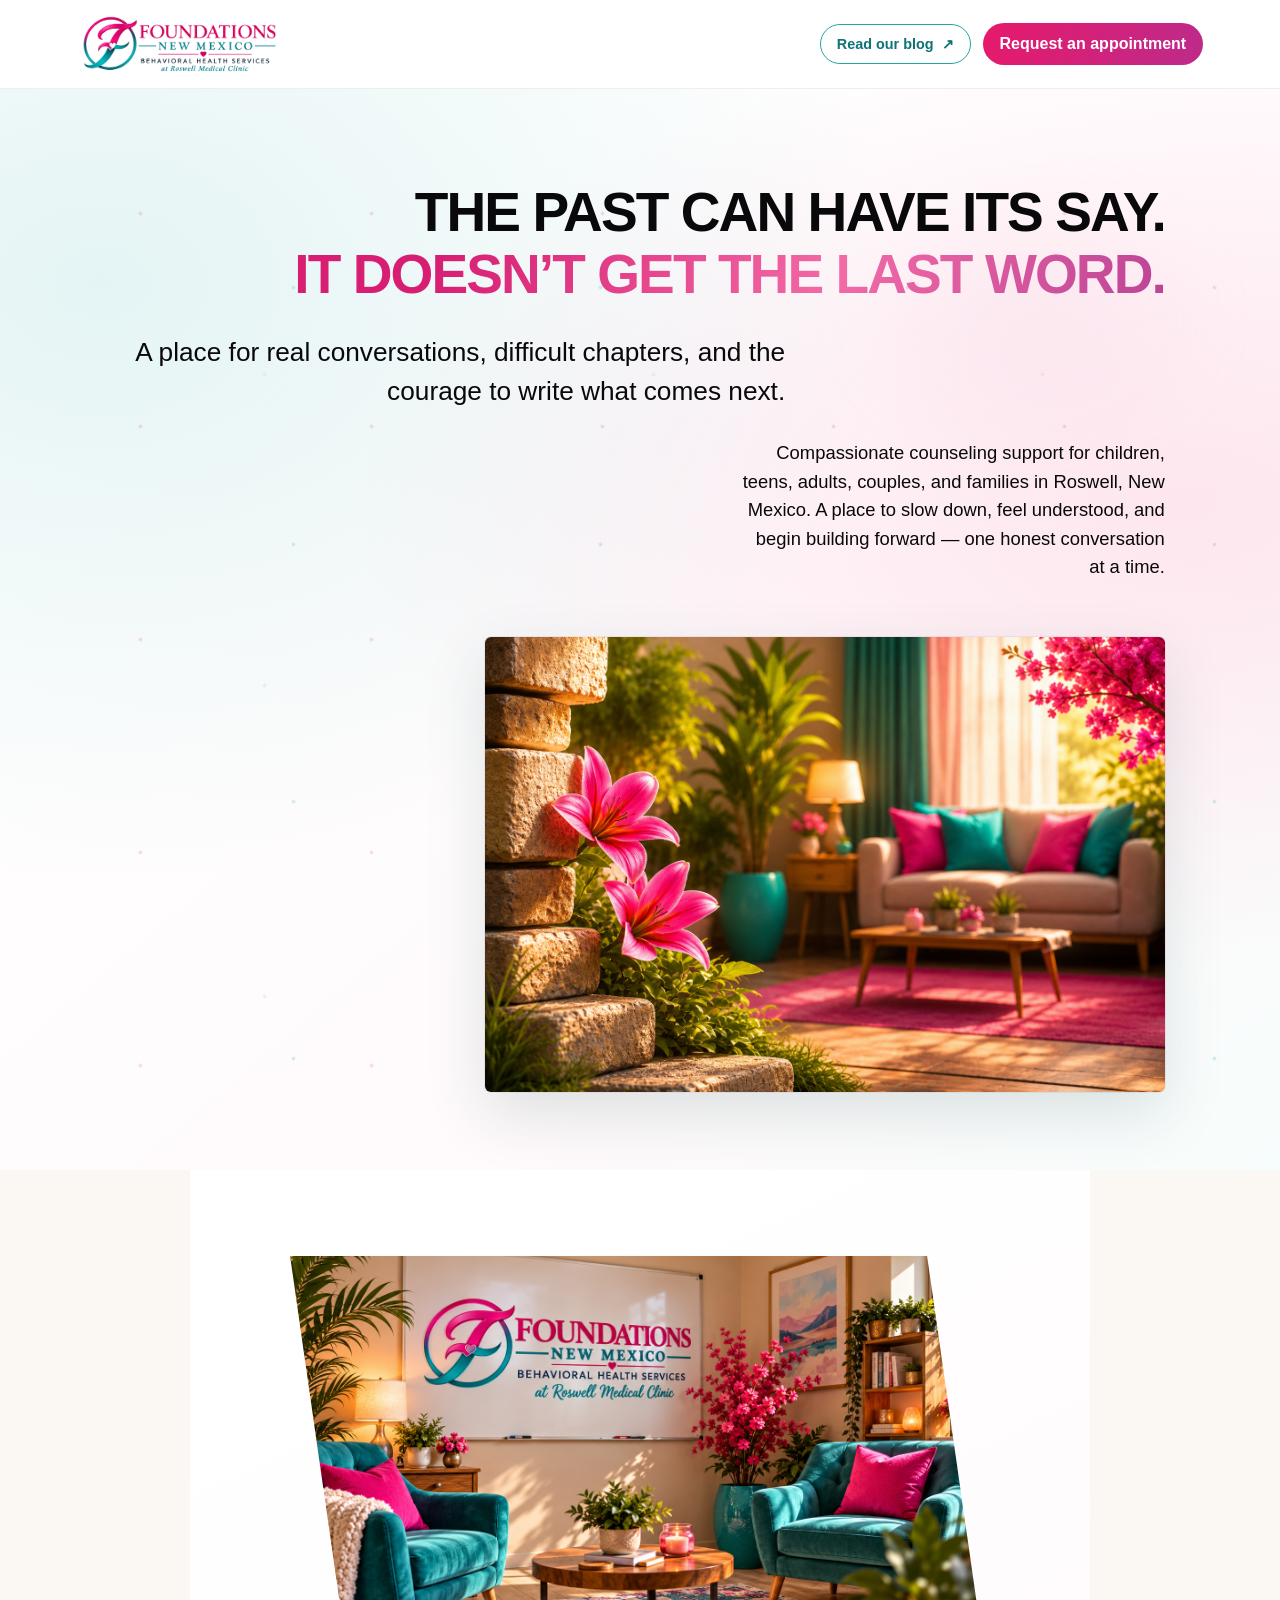
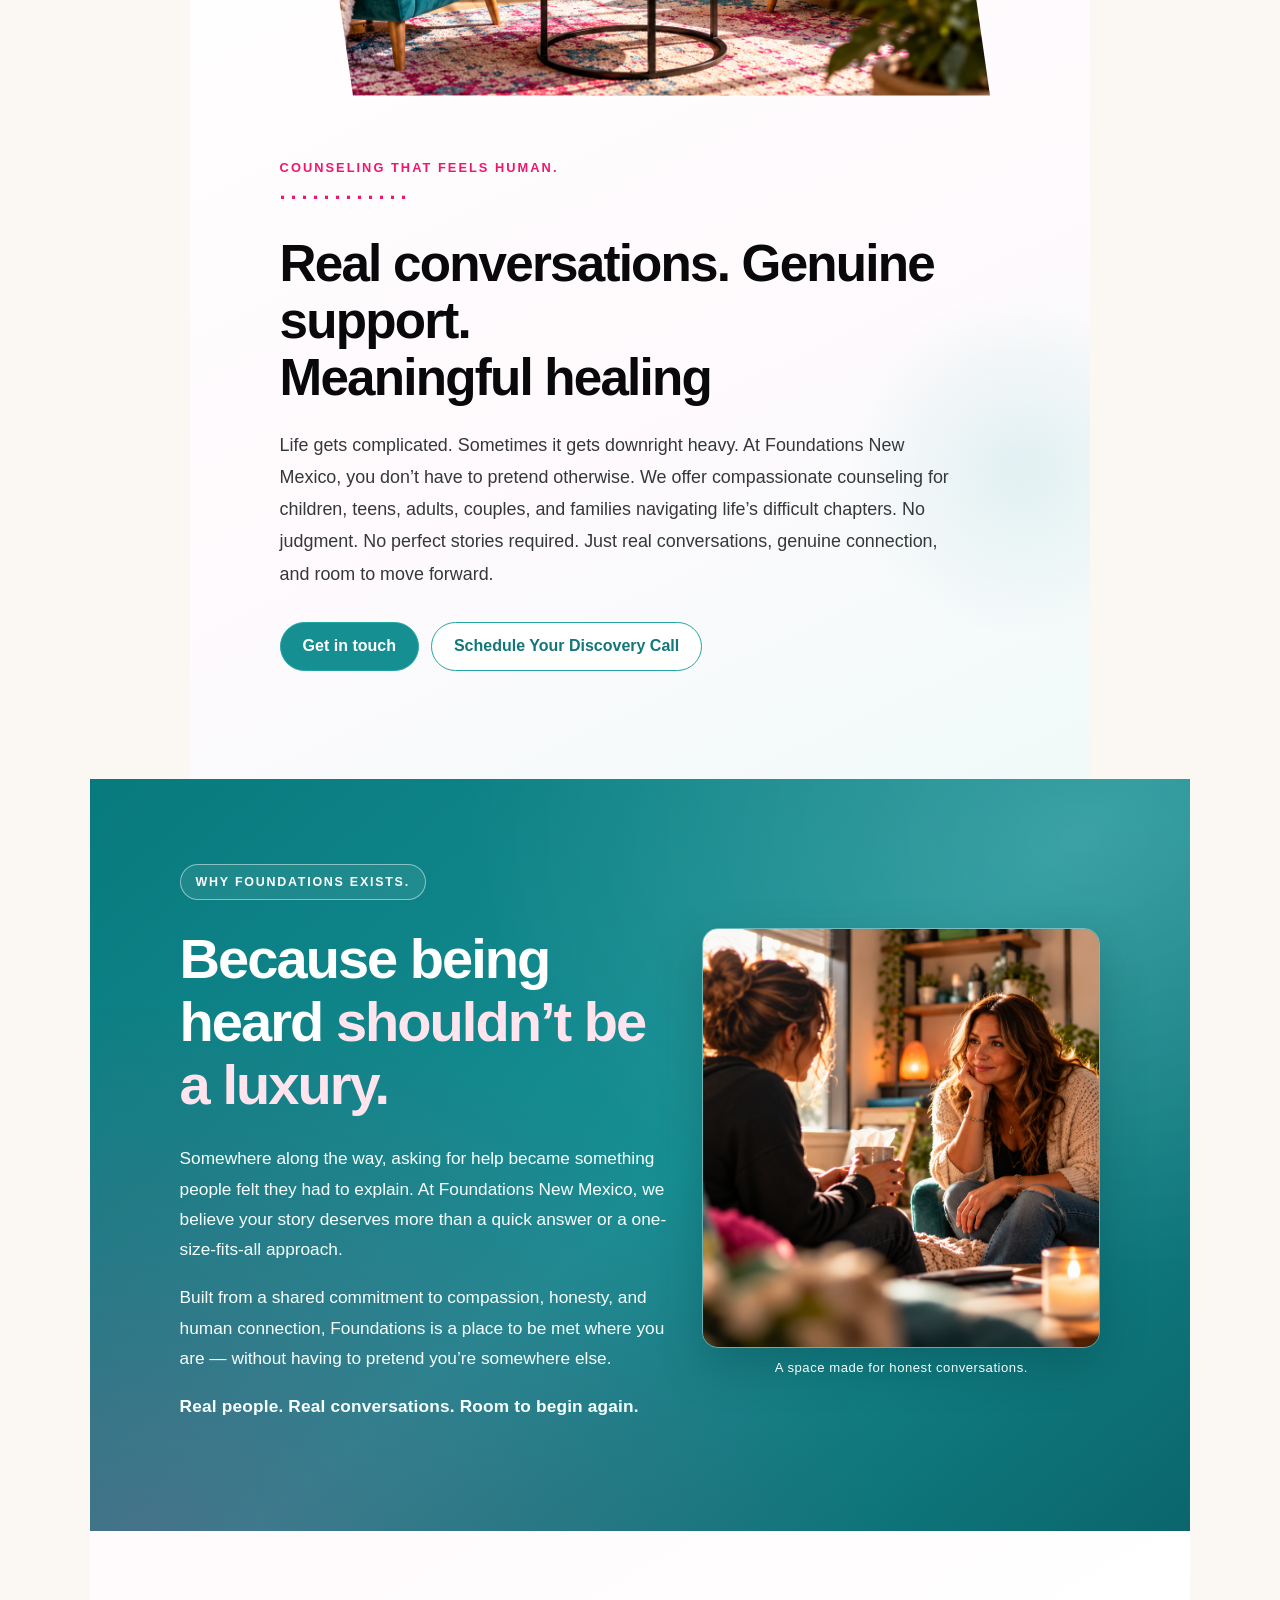
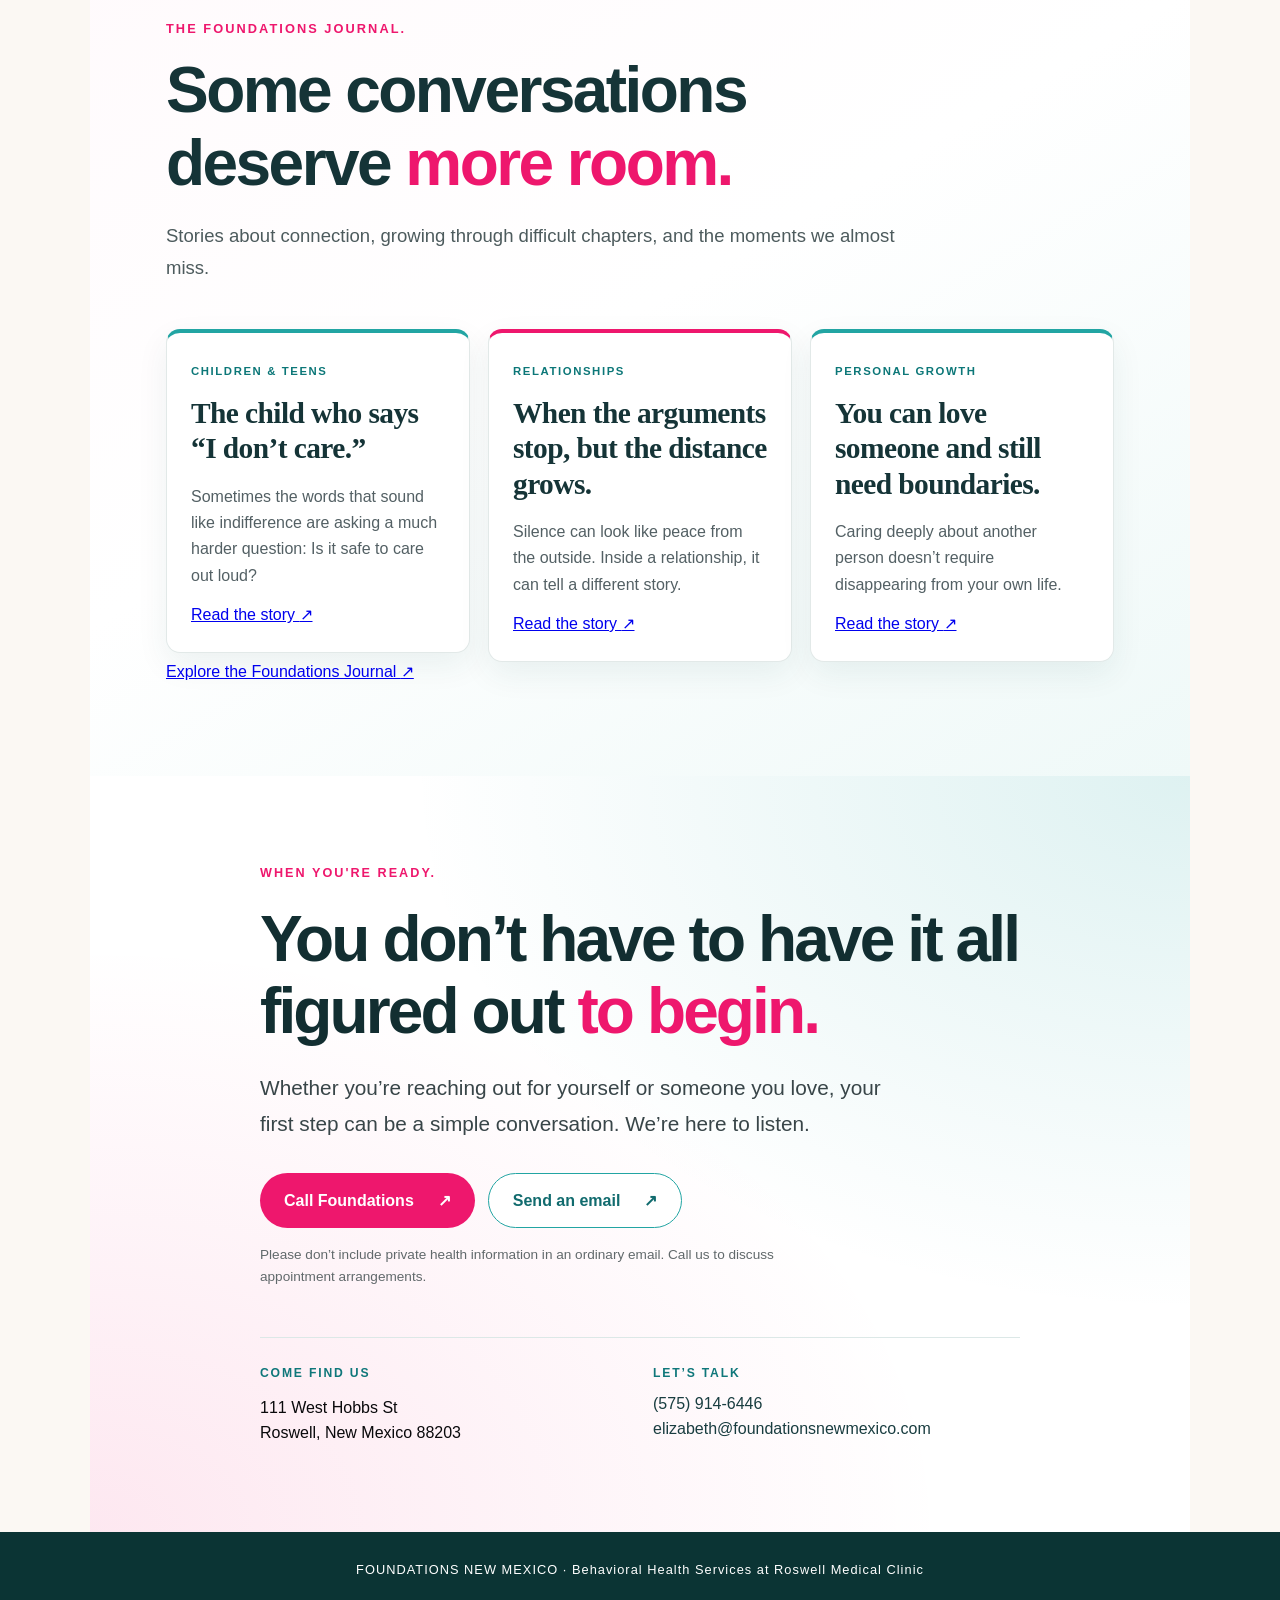
==== commit 5576a3e9: "Link homepage blog preview to dedicated journal and article pages" ====
--- a/index.html
+++ b/index.html
@@ -5,12 +5,12 @@
 <meta name="viewport" content="width=device-width,initial-scale=1">
 <title>Foundations New Mexico | Counseling in Roswell, NM</title>
 <meta name="description" content="Compassionate counseling support for children, teens, adults, couples, and families in Roswell, New Mexico.">
-<link rel="stylesheet" href="styles.css?v=20261007-blognav1">
+<link rel="stylesheet" href="styles.css?v=20261007-journalpages">
 </head>
 <body>
 <header class="site-header">
   <a class="brand" href="#" aria-label="Foundations New Mexico home"><img src="foundations-logo-web.webp" alt="Foundations New Mexico Behavioral Health Services at Roswell Medical Clinic"></a>
-  <nav class="header-actions" aria-label="Main navigation"><a class="blog-nav" href="#journal">Read our blog <span aria-hidden="true">↗</span></a><a class="request" href="#contact">Request an appointment</a></nav>
+  <nav class="header-actions" aria-label="Main navigation"><a class="blog-nav" href="journal.html">Read our blog <span aria-hidden="true">↗</span></a><a class="request" href="#contact">Request an appointment</a></nav>
 </header>
 <main>
 <section class="hero">
@@ -39,14 +39,9 @@
   </div>
   <figure class="people-photo"><img src="5B493C05-90E5-46DB-8E61-14EF43C59E51.png" alt="A welcoming counseling space at Foundations New Mexico" loading="lazy"><figcaption>A space made for honest conversations.</figcaption></figure>
 </section>
-<section class="journal" id="journal" aria-labelledby="journal-heading">
- <div class="journal-head"><p class="pink-label">THE FOUNDATIONS JOURNAL.</p><h2 id="journal-heading">Some conversations deserve <em>more room.</em></h2><p>Thoughts on the things we carry, the relationships we navigate, and the small moments that can change how we see each other.</p></div>
- <div class="journal-grid">
- <article class="journal-card"><span class="journal-topic">CHILDREN &amp; TEENS</span><h3>The child who says “I don’t care.”</h3><p>Sometimes the words that sound like indifference are asking a much harder question: Is it safe to care out loud?</p><details><summary>Read the story <span aria-hidden="true">↗</span></summary><div class="journal-article"><p>“I don’t care.” Three words that can bring a conversation to a stop. For a parent, they may sound dismissive. For a young person, they can sometimes feel like armor.</p><p>Not every shrug hides pain. Sometimes a child genuinely isn't interested. But when “I don’t care” appears right after disappointment, embarrassment, or conflict, curiosity may take us further than correction.</p><p>Instead of demanding an explanation in the moment, try: “You don’t have to talk about it right now. I’m here when you want to.” Then make room for the conversation to happen later, without an audience or a deadline.</p><p>Connection doesn’t mean abandoning boundaries. It means remembering that the person behind the behavior still needs to feel seen.</p></div></details></article>
- <article class="journal-card"><span class="journal-topic">RELATIONSHIPS</span><h3>When the arguments stop, but the distance grows.</h3><p>Silence can look like peace from the outside. Inside a relationship, it can tell a different story.</p><details><summary>Read the story <span aria-hidden="true">↗</span></summary><div class="journal-article"><p>People often think the worst part of a struggling relationship is the fighting. Sometimes it’s what happens when two people stop trying to be understood.</p><p>The house may be quieter. The daily routines may continue. But the small invitations disappear: a story from the day, a hand on the shoulder, the question “What’s really going on with you?”</p><p>Quiet doesn’t always mean disconnection, and conflict isn’t proof that a relationship is failing. What matters is whether both people still have room to be honest and feel safe doing so.</p><p>One place to begin is small: “I miss feeling close to you. Could we talk for ten minutes without trying to solve everything?” Rebuilding connection is rarely one grand conversation. More often, it’s the decision to keep showing up for the next one.</p></div></details></article>
- <article class="journal-card"><span class="journal-topic">PERSONAL GROWTH</span><h3>You can love someone and still need boundaries.</h3><p>Caring deeply about another person doesn’t require disappearing from your own life.</p><details><summary>Read the story <span aria-hidden="true">↗</span></summary><div class="journal-article"><p>For some of us, saying no feels like letting someone down. We say yes because we love them, because they need us, or because conflict feels harder than exhaustion.</p><p>But a boundary isn’t a punishment. It’s a way to be honest about what you can offer without building resentment around what you cannot.</p><p>It might sound like: “I care about you, and I can listen tonight for twenty minutes. After that, I need to rest.” The words can be gentle and still be firm.</p><p>Healthy boundaries take practice. The goal isn’t to stop caring. It’s to make room for care that is sustainable for both people.</p></div></details></article>
- </div><p class="journal-note">Reflections for education and conversation, not a substitute for individualized mental health care.</p>
-</section>
+<section class="journal journal-preview" id="journal" aria-labelledby="journal-heading"><div class="journal-head"><p class="pink-label">THE FOUNDATIONS JOURNAL.</p><h2 id="journal-heading">Some conversations deserve <em>more room.</em></h2><p>Stories about connection, growing through difficult chapters, and the moments we almost miss.</p></div><div class="journal-grid"><article class="journal-card"><span class="journal-topic">CHILDREN & TEENS</span><h3>The child who says “I don’t care.”</h3><p>Sometimes the words that sound like indifference are asking a much harder question: Is it safe to care out loud?</p><a class="journal-read" href="the-child-who-says-i-dont-care.html">Read the story <span aria-hidden="true">↗</span></a></article>
+<article class="journal-card"><span class="journal-topic">RELATIONSHIPS</span><h3>When the arguments stop, but the distance grows.</h3><p>Silence can look like peace from the outside. Inside a relationship, it can tell a different story.</p><a class="journal-read" href="when-the-arguments-stop.html">Read the story <span aria-hidden="true">↗</span></a></article>
+<article class="journal-card"><span class="journal-topic">PERSONAL GROWTH</span><h3>You can love someone and still need boundaries.</h3><p>Caring deeply about another person doesn’t require disappearing from your own life.</p><a class="journal-read" href="love-and-boundaries.html">Read the story <span aria-hidden="true">↗</span></a></article></div><a class="journal-all" href="journal.html">Explore the Foundations Journal <span aria-hidden="true">↗</span></a></section>
 <section class="contact" id="contact" aria-labelledby="contact-heading">
   <div class="contact-inner">
     <p class="pink-label">WHEN YOU'RE READY.</p>
--- a/styles.css
+++ b/styles.css
@@ -88,3 +88,11 @@
 /* Foundations Journal */
 .journal{max-width:1100px;margin:auto;padding:90px clamp(24px,6vw,76px) 95px;background:linear-gradient(150deg,#fffafc,#fff 47%,#eff9f8);color:#153437}
 .journal-head{max-width:760px;margin-bottom:44px}.journal-head .pink-label{font-size:.8rem;letter-spacing:.16em;margin:0 0 18px}.journal h2{font-size:clamp(2.2rem,5vw,4rem);line-height:1.13;letter-spacing:-.04em;margin:0 0 21px}.journal h2 em{font-style:normal;color:var(--pink)}.journal-head>p:last-child{font-size:1.16rem;line-height:1.75;color:#4d5b5d}.journal-grid{display:grid;grid-template-columns:repeat(3,minmax(0,1fr));gap:18px;align-items:start}.journal-card{background:#fff;border:1px solid #e2e9e8;border-top:4px solid var(--teal);border-radius:14px;padding:28px 24px;box-shadow:0 12px 32px rgba(16,66,65,.07)}.journal-card:nth-child(2){border-top-color:var(--pink)}.journal-topic{font-size:.71rem;letter-spacing:.14em;color:#0c7778;font-weight:900}.journal-card h3{font:700 clamp(1.5rem,2.3vw,1.9rem)/1.2 Georgia,serif;letter-spacing:-.02em;margin:17px 0}.journal-card>p{font-size:1rem;line-height:1.65;color:#536064}.journal-card details{border-top:1px solid #e5eeee;margin-top:24px;padding-top:18px}.journal-card summary{list-style:none;cursor:pointer;color:#a91357;font-weight:800;display:flex;justify-content:space-between;gap:12px}.journal-card summary::-webkit-details-marker{display:none}.journal-card summary:focus-visible{outline:3px solid var(--teal);outline-offset:5px}.journal-card details[open] summary{margin-bottom:22px}.journal-article{font-size:.96rem;line-height:1.75;color:#36494b}.journal-article p{margin:0 0 15px}.journal-note{font-size:.82rem;line-height:1.6;color:#607173;margin:28px 0 0}@media(max-width:850px){.journal-grid{grid-template-columns:1fr}.journal-card{padding:26px}.journal{padding:66px 24px 75px}.journal-head{margin-bottom:30px}}
+
+/* Journal shortcut in header */
+.header-actions{display:flex;align-items:center;justify-content:flex-end;gap:12px;flex-wrap:wrap}
+.blog-nav{display:inline-flex;align-items:center;gap:8px;padding:11px 16px;border:1.5px solid var(--teal);border-radius:999px;color:#0d7375;background:#fff;text-decoration:none;font-size:.9rem;font-weight:800;white-space:nowrap;transition:background .2s,transform .2s}
+.blog-nav:hover{background:#eefaf9;transform:translateY(-1px)}
+.header-actions .request{display:inline-flex;align-items:center;justify-content:center;min-height:42px;border-radius:999px;text-align:center;white-space:nowrap}
+@media(max-width:600px){.site-header{gap:8px}.header-actions{gap:6px;flex-wrap:nowrap}.blog-nav{font-size:.73rem;padding:9px 10px}.header-actions .request{font-size:.68rem;padding:9px 10px;white-space:normal;line-height:1.15}.brand img{width:min(175px,38vw)}}
+@media(max-width:380px){.blog-nav{font-size:.68rem;padding:8px}.header-actions .request{font-size:.64rem;padding:8px}.brand img{width:32vw}}
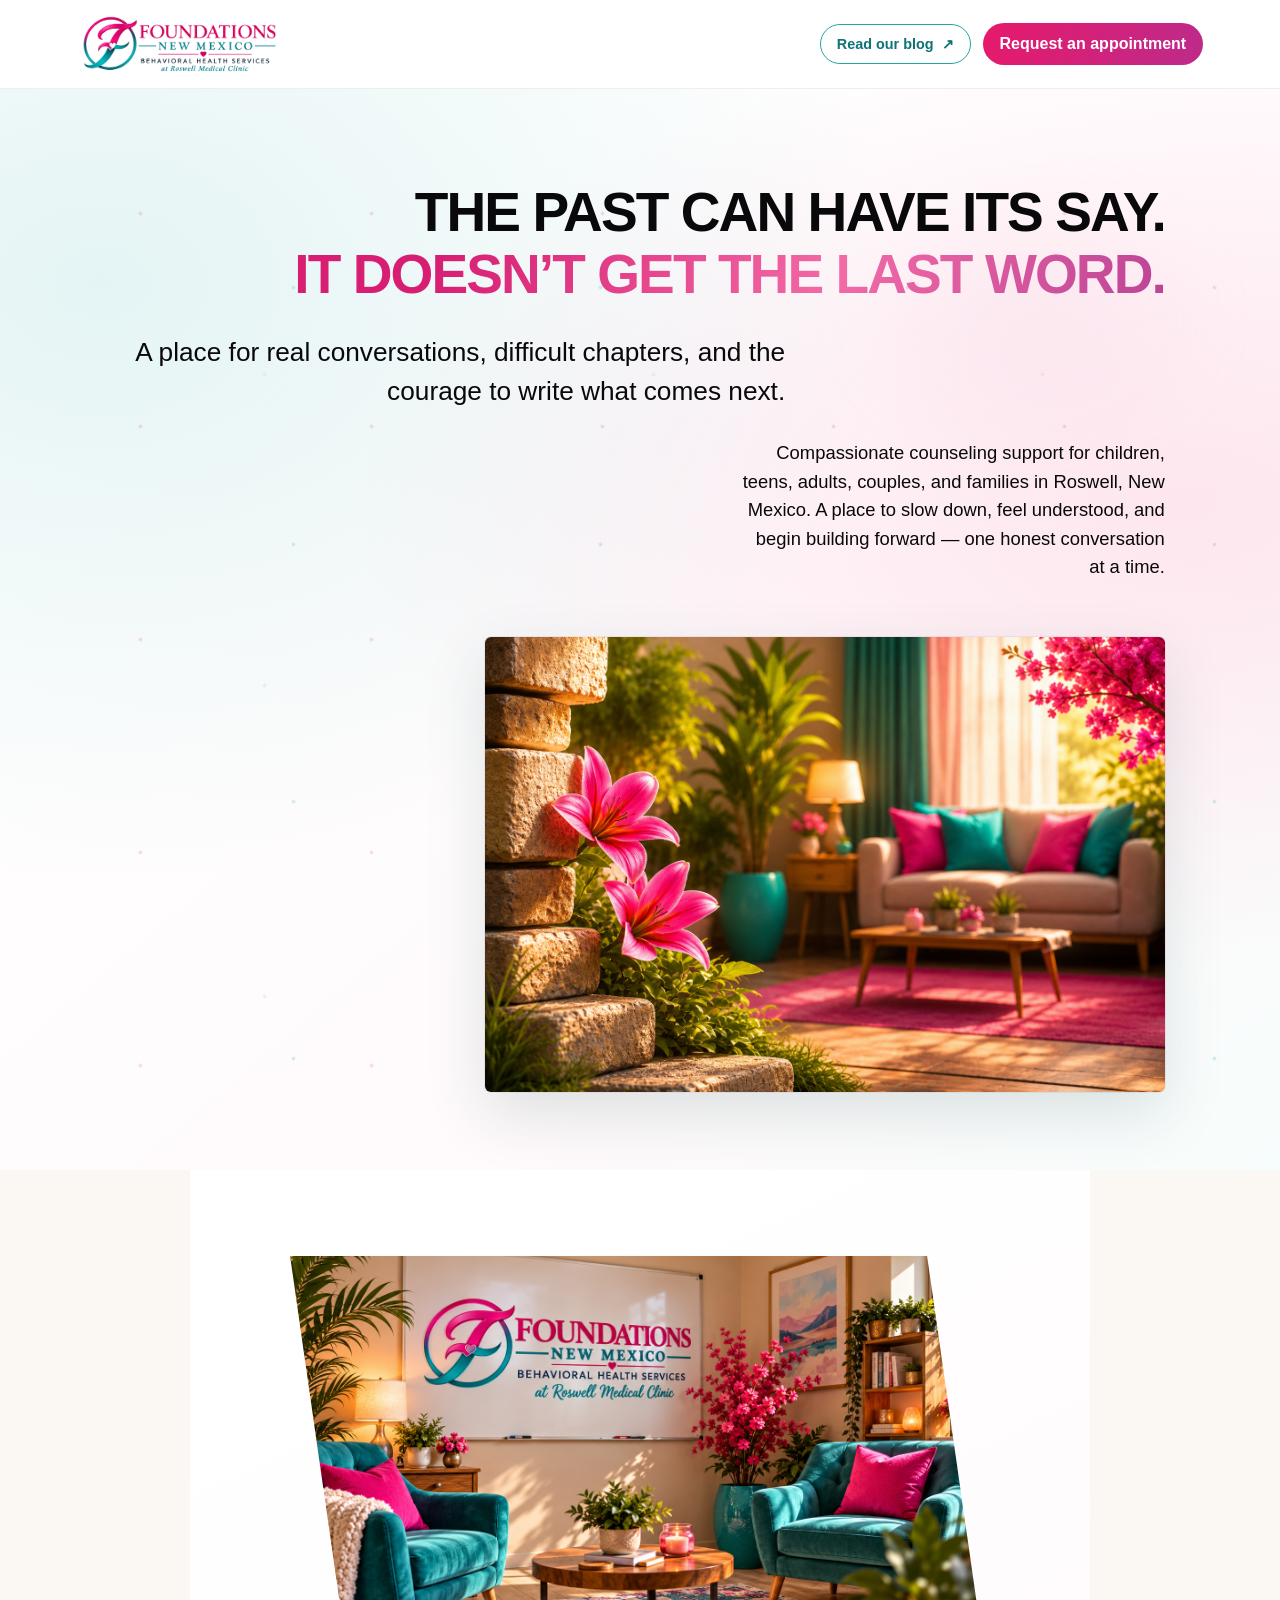
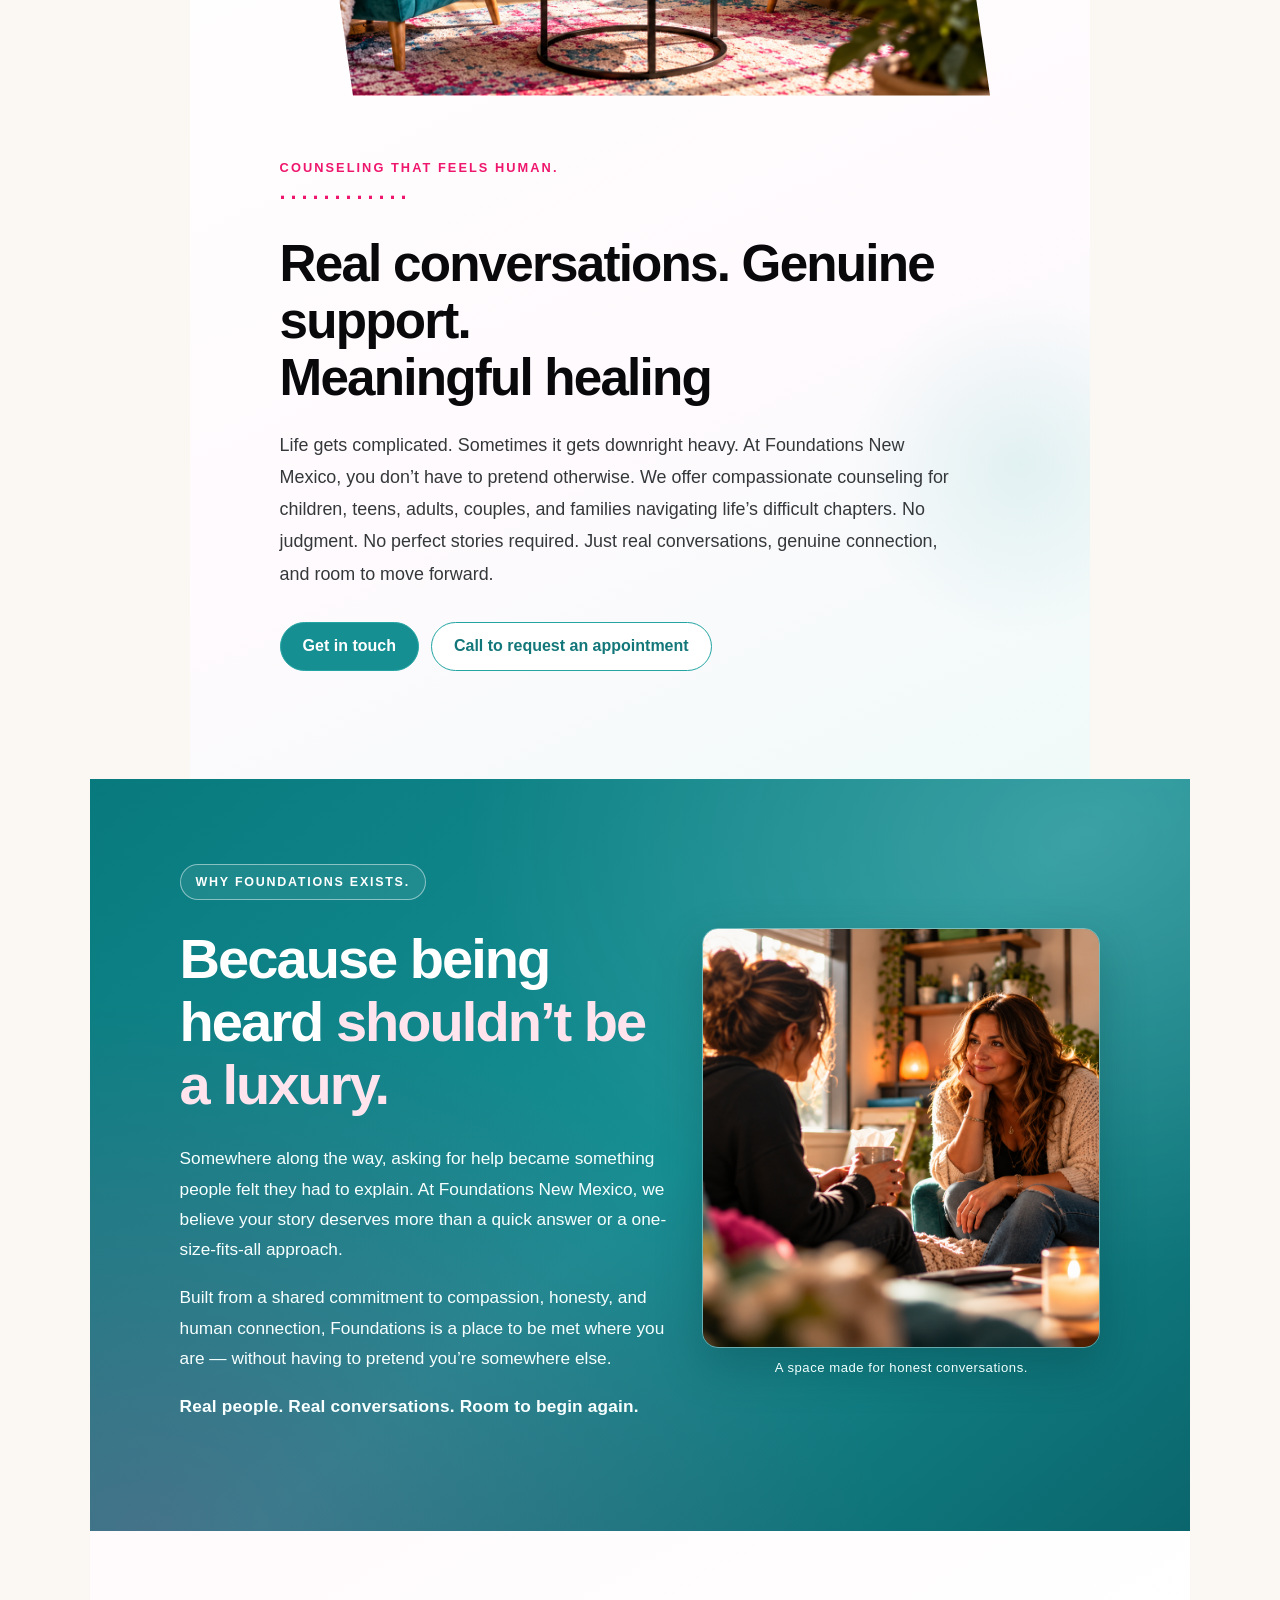
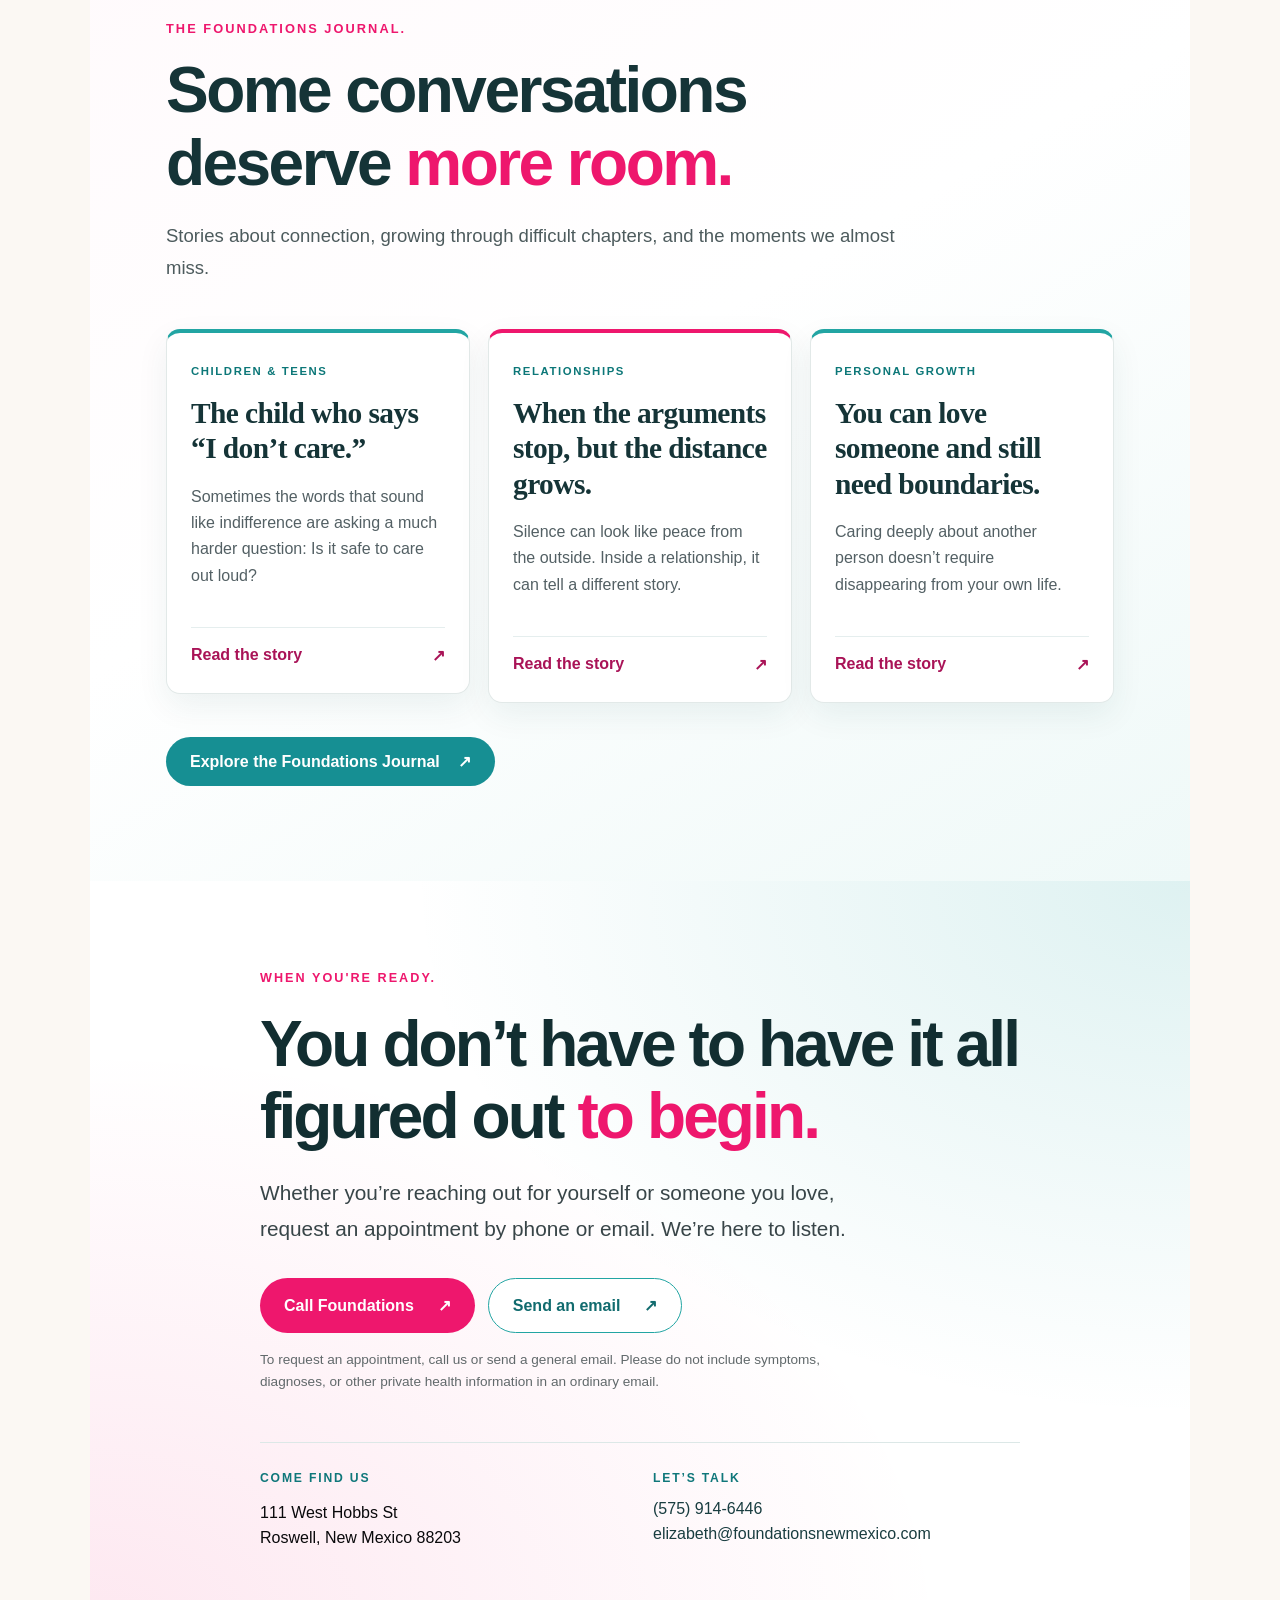
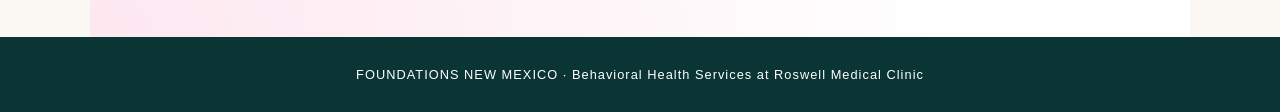
==== commit 37c7e4d2: "Clarify appointment requests by phone and email only" ====
--- a/index.html
+++ b/index.html
@@ -27,7 +27,7 @@
   <div class="dots">············</div>
   <h2>Real conversations. Genuine support.<br>Meaningful healing</h2>
   <p>Life gets complicated. Sometimes it gets downright heavy. At Foundations New Mexico, you don’t have to pretend otherwise. We offer compassionate counseling for children, teens, adults, couples, and families navigating life’s difficult chapters. No judgment. No perfect stories required. Just real conversations, genuine connection, and room to move forward.</p>
-  <p class="links"><a href="#contact">Get in touch</a><a href="#contact">Schedule Your Discovery Call</a></p>
+  <p class="links"><a href="#contact">Get in touch</a><a href="tel:+15759146446">Call to request an appointment</a></p>
 </section>
 <section class="people" aria-labelledby="why-foundations">
   <div class="people-story">
@@ -46,12 +46,12 @@
   <div class="contact-inner">
     <p class="pink-label">WHEN YOU'RE READY.</p>
     <h2 id="contact-heading">You don’t have to have it all figured out <em>to begin.</em></h2>
-    <p class="contact-intro">Whether you’re reaching out for yourself or someone you love, your first step can be a simple conversation. We’re here to listen.</p>
+    <p class="contact-intro">Whether you’re reaching out for yourself or someone you love, request an appointment by phone or email. We’re here to listen.</p>
     <div class="contact-actions">
       <a class="contact-primary" href="tel:+15759146446">Call Foundations <span aria-hidden="true">↗</span></a>
       <a class="contact-secondary" href="mailto:elizabeth@foundationsnewmexico.com?subject=Foundations%20New%20Mexico%20-%20General%20Inquiry">Send an email <span aria-hidden="true">↗</span></a>
     </div>
-    <p class="contact-privacy">Please don’t include private health information in an ordinary email. Call us to discuss appointment arrangements.</p>
+    <p class="contact-privacy">To request an appointment, call us or send a general email. Please do not include symptoms, diagnoses, or other private health information in an ordinary email.</p>
     <div class="contact-details">
       <div><span>COME FIND US</span><address>111 West Hobbs St<br>Roswell, New Mexico 88203</address></div>
       <div><span>LET’S TALK</span><a href="tel:+15759146446">(575) 914-6446</a><a href="mailto:elizabeth@foundationsnewmexico.com">elizabeth@foundationsnewmexico.com</a></div>
--- a/styles.css
+++ b/styles.css
@@ -96,3 +96,101 @@
 .header-actions .request{display:inline-flex;align-items:center;justify-content:center;min-height:42px;border-radius:999px;text-align:center;white-space:nowrap}
 @media(max-width:600px){.site-header{gap:8px}.header-actions{gap:6px;flex-wrap:nowrap}.blog-nav{font-size:.73rem;padding:9px 10px}.header-actions .request{font-size:.68rem;padding:9px 10px;white-space:normal;line-height:1.15}.brand img{width:min(175px,38vw)}}
 @media(max-width:380px){.blog-nav{font-size:.68rem;padding:8px}.header-actions .request{font-size:.64rem;padding:8px}.brand img{width:32vw}}
+
+/* Dedicated journal pages and readable article layout */
+.journal h1{font-size:clamp(2.5rem,5vw,4.3rem);line-height:1.12;letter-spacing:-.04em;margin:0 0 20px}.journal h1 em{font-style:normal;color:var(--pink)}
+.journal-read{display:inline-flex;justify-content:space-between;gap:16px;width:100%;margin-top:22px;padding-top:18px;border-top:1px solid #e5eeee;color:#a91357;text-decoration:none;font-weight:800}
+.journal-read:hover,.journal-back:hover{text-decoration:underline}
+.journal-all{display:inline-flex;align-items:center;gap:18px;background:#168f93;color:#fff;border-radius:999px;text-decoration:none;padding:15px 24px;font-weight:800;margin-top:34px}
+.journal-page{min-height:75vh}
+.journal-reading{max-width:820px;margin:0 auto;padding:80px clamp(24px,7vw,80px) 100px;background:radial-gradient(ellipse at 100% 0%,rgba(34,165,163,.1),transparent 48%),#fff}
+.journal-back{display:inline-block;margin-bottom:48px;color:#0b7779;font-weight:800;text-decoration:none}
+.journal-reading .pink-label{font-size:.78rem;letter-spacing:.16em;margin:0 0 22px}
+.journal-reading h1{font:700 clamp(2.6rem,5.6vw,4.8rem)/1.12 Georgia,serif;letter-spacing:-.04em;color:#193c3d;margin:0 0 28px}
+.journal-deck{font-size:clamp(1.2rem,2.3vw,1.5rem);line-height:1.55;color:#526265;border-bottom:1px solid #dce8e7;padding-bottom:35px;margin-bottom:40px}
+.journal-reading-body{font:1.16rem/1.85 Georgia,serif;color:#263e40}
+.journal-reading-body p{margin:0 0 26px}
+.journal-reading-end{margin-top:55px;padding:26px;border-left:4px solid var(--pink);background:#f4fbfa}
+.journal-reading-end p{font:700 1.5rem Georgia,serif;margin:0 0 12px}
+.journal-reading-end a{color:#0a7377;font-weight:800}
+@media(max-width:600px){.journal-reading{padding:56px 24px 72px}.journal-back{margin-bottom:35px}.journal-reading-body{font-size:1.08rem}}
+
+/* Journal editorial sparkle: restrained celestial glow, glossy magazine cards */
+.journal-page{position:relative;isolation:isolate;overflow:hidden;max-width:1100px;min-height:83vh;padding:106px clamp(24px,7vw,85px) 105px;background:radial-gradient(ellipse at 12% 0%,rgba(238,23,109,.18),transparent 45%),radial-gradient(ellipse at 92% 28%,rgba(34,165,163,.24),transparent 44%),linear-gradient(135deg,#fff7fc 0%,#fff 47%,#e9f8f7 100%)}
+.journal-page::before{content:"";position:absolute;inset:0;z-index:-1;pointer-events:none;background-image:radial-gradient(circle,rgba(232,28,115,.65) 0 1px,transparent 2px),radial-gradient(circle,rgba(34,165,163,.7) 0 1px,transparent 2px),radial-gradient(circle,rgba(207,161,87,.6) 0 1px,transparent 2px);background-size:173px 193px,263px 229px,337px 293px;background-position:15px 40px,92px 120px,30px 190px;opacity:.6;animation:foundationStardust 14s ease-in-out infinite alternate}
+.journal-page::after{content:"✧";position:absolute;right:7%;top:85px;font:normal clamp(5rem,11vw,10rem)/1 Georgia,serif;color:rgba(223,60,131,.16);pointer-events:none}
+.journal-page .journal-head{position:relative;max-width:850px;margin-bottom:57px}
+.journal-page .journal-head .pink-label{display:inline-flex;align-items:center;gap:10px;border:1px solid rgba(238,23,109,.25);background:rgba(255,255,255,.68);padding:10px 17px;border-radius:100px;box-shadow:0 8px 30px rgba(238,23,109,.07)}
+.journal-page .journal-head .pink-label::before{content:"✦";font-size:.8rem}
+.journal-page h1{font-family:Georgia,serif;font-size:clamp(3.05rem,6.7vw,5.8rem);line-height:1.04;letter-spacing:-.055em;color:#103f42;max-width:840px;text-wrap:balance;text-shadow:0 1px 0 rgba(255,255,255,.5)}
+.journal-page h1 em{background:linear-gradient(105deg,#ec176d,#ba398e 52%,#168f93);background-clip:text;-webkit-background-clip:text;color:transparent;font-style:italic}
+.journal-page .journal-head>p:last-child{font-size:clamp(1.13rem,2vw,1.3rem);line-height:1.75;max-width:670px}
+.journal-page .journal-grid{gap:22px}
+.journal-page .journal-card{position:relative;isolation:isolate;overflow:hidden;display:flex;flex-direction:column;min-height:345px;padding:34px 27px 28px;border:1px solid rgba(34,165,163,.2);border-radius:22px;background:linear-gradient(145deg,rgba(255,255,255,.97),rgba(255,255,255,.86));box-shadow:0 18px 50px rgba(14,69,74,.10),0 3px 12px rgba(238,23,109,.05);transition:transform .3s ease,box-shadow .3s ease}
+.journal-page .journal-card::before{content:"";position:absolute;inset:0 0 auto;height:5px;background:linear-gradient(90deg,#ee176d,#f7a5d0,#22a5a3,#d7b56e,#ee176d);background-size:200% 100%;animation:foundationSheen 9s ease-in-out infinite alternate}
+.journal-page .journal-card::after{content:"✧";position:absolute;right:14px;top:22px;font:normal 3rem Georgia,serif;color:rgba(34,165,163,.16);pointer-events:none}
+.journal-page .journal-card:nth-child(2){background:linear-gradient(155deg,#fff 40%,#fff1f7 100%)}
+.journal-page .journal-card:nth-child(3){background:linear-gradient(155deg,#fff 35%,#ecfaf9 100%)}
+.journal-page .journal-card:hover{transform:translateY(-7px);box-shadow:0 27px 65px rgba(14,69,74,.16),0 5px 15px rgba(238,23,109,.08)}
+.journal-page .journal-card h3{font-size:clamp(1.7rem,2.5vw,2.15rem);color:#183e40;margin:24px 0 16px}
+.journal-page .journal-card>p{line-height:1.75}
+.journal-page .journal-read{margin-top:auto;padding-top:24px;border-color:#e5e8e8}
+.journal-page .journal-read span{font-size:1.3rem;transition:transform .2s}
+.journal-page .journal-read:hover span{transform:translate(3px,-3px)}
+.journal-page .journal-note{margin-top:35px}
+@media(max-width:850px){.journal-page{padding:76px 24px 82px}.journal-page .journal-head{margin-bottom:38px}.journal-page .journal-card{min-height:0}.journal-page::after{top:125px;right:5%;font-size:5rem}}
+@media(prefers-reduced-motion:reduce){.journal-page::before,.journal-page .journal-card::before{animation:none}.journal-page .journal-card,.journal-page .journal-read span{transition:none}}
+
+/* The Foundations Journal — cinematic editorial redesign */
+.magazine{max-width:1200px;margin:auto;position:relative;overflow:hidden;background:#faf6f5;color:#183b3c}
+.magazine-intro{position:relative;isolation:isolate;overflow:hidden;padding:105px clamp(26px,8vw,105px) 94px;background:radial-gradient(ellipse at 88% 0%,rgba(242,72,146,.25),transparent 48%),radial-gradient(ellipse at 6% 92%,rgba(25,162,160,.28),transparent 50%),linear-gradient(125deg,#132c37 0%,#173c43 56%,#3b2641 100%);color:#fff}
+.magazine-intro::before{content:"";position:absolute;inset:0;z-index:-1;pointer-events:none;background-image:radial-gradient(circle,rgba(255,255,255,.85) 0 1px,transparent 2px),radial-gradient(circle,rgba(250,167,203,.8) 0 1px,transparent 2px);background-size:193px 227px,317px 263px;background-position:24px 27px,110px 89px;opacity:.45;animation:foundationStardust 14s ease-in-out infinite alternate}
+.magazine-eyebrow{font-size:.78rem;letter-spacing:.23em;font-weight:800;color:#f4c2d7;margin:0 0 37px}.magazine-eyebrow span{padding:0 12px;color:#91dad7}
+.magazine-intro h1{font:400 clamp(3.4rem,7.8vw,7rem)/.99 Georgia,serif;letter-spacing:-.06em;max-width:950px;margin:0 0 33px;text-wrap:balance}
+.magazine-intro h1 em{font-style:italic;background:linear-gradient(100deg,#fba4ce 10%,#fff2f6 47%,#9ae4df 93%);background-clip:text;-webkit-background-clip:text;color:transparent}
+.magazine-intro>p:not(.magazine-eyebrow){font-size:clamp(1.05rem,1.9vw,1.3rem);line-height:1.7;max-width:600px;color:#e6f2f1}
+.magazine-spark{position:absolute;right:8%;bottom:60px;color:#f6b3d1;font-size:2rem;letter-spacing:14px;opacity:.7}
+.magazine-feature{display:grid;grid-template-columns:1.05fr .95fr;min-height:520px;background:#fff}
+.magazine-photo{position:relative;min-height:500px;background:linear-gradient(transparent,rgba(15,45,46,.1)),url("5B493C05-90E5-46DB-8E61-14EF43C59E51.png") center/cover no-repeat}
+.magazine-photo-mark{position:absolute;left:26px;top:22px;font-size:2.5rem;color:rgba(255,255,255,.85);text-shadow:0 0 16px #ee176d}
+.magazine-feature-copy{display:flex;flex-direction:column;align-items:flex-start;justify-content:center;padding:clamp(36px,5vw,76px);background:radial-gradient(ellipse at 100% 0%,rgba(238,23,109,.11),transparent 55%),#fff}
+.magazine-kicker{display:flex;justify-content:space-between;width:100%;gap:12px;color:#aa165c;font-size:.73rem;font-weight:900;letter-spacing:.14em}
+.magazine-kicker span{color:#15898a}
+.magazine-feature-copy h2{font:400 clamp(2.7rem,4.8vw,4.7rem)/1.06 Georgia,serif;letter-spacing:-.045em;margin:30px 0 23px;color:#173d40}
+.magazine-feature-copy h2 em{font-style:italic;color:#dc2478}
+.magazine-feature-copy>p:not(.magazine-kicker){font-size:1.08rem;line-height:1.75;color:#516063}
+.magazine-feature-copy>a{margin-top:24px;display:inline-flex;gap:24px;align-items:center;padding:15px 23px;border-radius:999px;background:#ee176d;color:#fff;text-decoration:none;font-weight:800}
+.magazine-more{padding:76px clamp(25px,7vw,85px) 86px;background:linear-gradient(145deg,#fbf6f5,#eff8f7)}
+.magazine-more-heading{display:flex;align-items:center;justify-content:space-between;border-bottom:1px solid #b5d6d3;padding-bottom:18px;margin-bottom:31px;font-size:.79rem;letter-spacing:.19em;font-weight:900;color:#126e73}
+.magazine-more-heading span:last-child{font-size:2rem;color:#d62b7a}
+.magazine-story-grid{display:grid;grid-template-columns:repeat(2,minmax(0,1fr));gap:24px}
+.magazine-story-grid .journal-card{min-height:340px;display:flex;flex-direction:column;padding:39px;border-radius:2px;border:0;border-top:5px solid #e9277a;background:#fff;box-shadow:0 18px 45px rgba(21,71,73,.09)}
+.magazine-story-grid .journal-card:nth-child(2){border-top-color:#22a5a3}
+.magazine-story-grid .journal-card h3{font:400 clamp(2rem,3vw,3rem)/1.12 Georgia,serif;letter-spacing:-.035em;margin:24px 0 20px}
+.magazine-story-grid .journal-card>p{font-size:1.05rem;line-height:1.7}
+.magazine-story-grid .journal-read{margin-top:auto}
+.magazine-disclaimer{font-size:.81rem;line-height:1.6;color:#647476;padding:0 clamp(25px,7vw,85px) 34px;margin:0;background:#eff8f7}
+@media(max-width:760px){.magazine-intro{padding:74px 25px 75px}.magazine-intro h1{font-size:clamp(3.1rem,11vw,4.6rem)}.magazine-spark{display:none}.magazine-feature{grid-template-columns:1fr}.magazine-photo{min-height:360px}.magazine-feature-copy{padding:43px 26px 56px}.magazine-more{padding:58px 24px 66px}.magazine-story-grid{grid-template-columns:1fr}.magazine-story-grid .journal-card{padding:30px;min-height:290px}}
+@media(prefers-reduced-motion:reduce){.magazine-intro::before{animation:none}}
+
+/* Approved journal cover: keep embedded lettering fully visible */
+.magazine-cover{width:100%;aspect-ratio:16/9;background:#173c43 url("D7D22479-C449-444B-A61A-F0DCE3608099.png") center/contain no-repeat;display:block}
+.magazine .magazine-intro{padding-top:55px;padding-bottom:58px}
+.magazine .magazine-intro h1{font-size:clamp(2.2rem,4vw,3.7rem);max-width:900px}
+.magazine .magazine-intro .magazine-spark{bottom:35px}
+@media(max-width:760px){.magazine-cover{aspect-ratio:16/9}.magazine .magazine-intro{padding-top:42px;padding-bottom:48px}.magazine .magazine-intro h1{font-size:clamp(2rem,6vw,3rem)}}
+
+/* Journal has one cover image only; featured article becomes an editorial text panel */
+.magazine .magazine-feature{display:block;min-height:0}
+.magazine .magazine-feature-copy{padding:48px clamp(25px,7vw,85px);display:block;background:linear-gradient(115deg,#fff8fb,#f0faf9)}
+.magazine .magazine-feature-copy h2{max-width:780px;font-size:clamp(2.4rem,4.5vw,4.2rem);margin:18px 0}
+.magazine .magazine-feature-copy>p:not(.magazine-kicker){max-width:720px}
+.magazine .magazine-kicker{max-width:800px}
+
+/* Journal article photography */
+.magazine .journal-feature-image{display:block;width:100%;max-height:530px;object-fit:cover;object-position:center}
+.magazine .magazine-feature{overflow:hidden}
+.magazine .journal-card-image{display:block;width:100%;aspect-ratio:16/10;object-fit:cover;margin:0 0 22px;border-radius:14px}
+.journal-article-figure{margin:28px 0 38px;width:100%}
+.journal-article-figure img{display:block;width:100%;height:auto;max-height:540px;object-fit:cover;border-radius:18px}
+@media(max-width:700px){.magazine .journal-feature-image{max-height:none;aspect-ratio:4/3;object-fit:cover}.magazine .journal-card-image{aspect-ratio:4/3}.journal-article-figure{margin:22px 0 28px}.journal-article-figure img{max-height:none;aspect-ratio:4/3;object-fit:cover;border-radius:12px}}
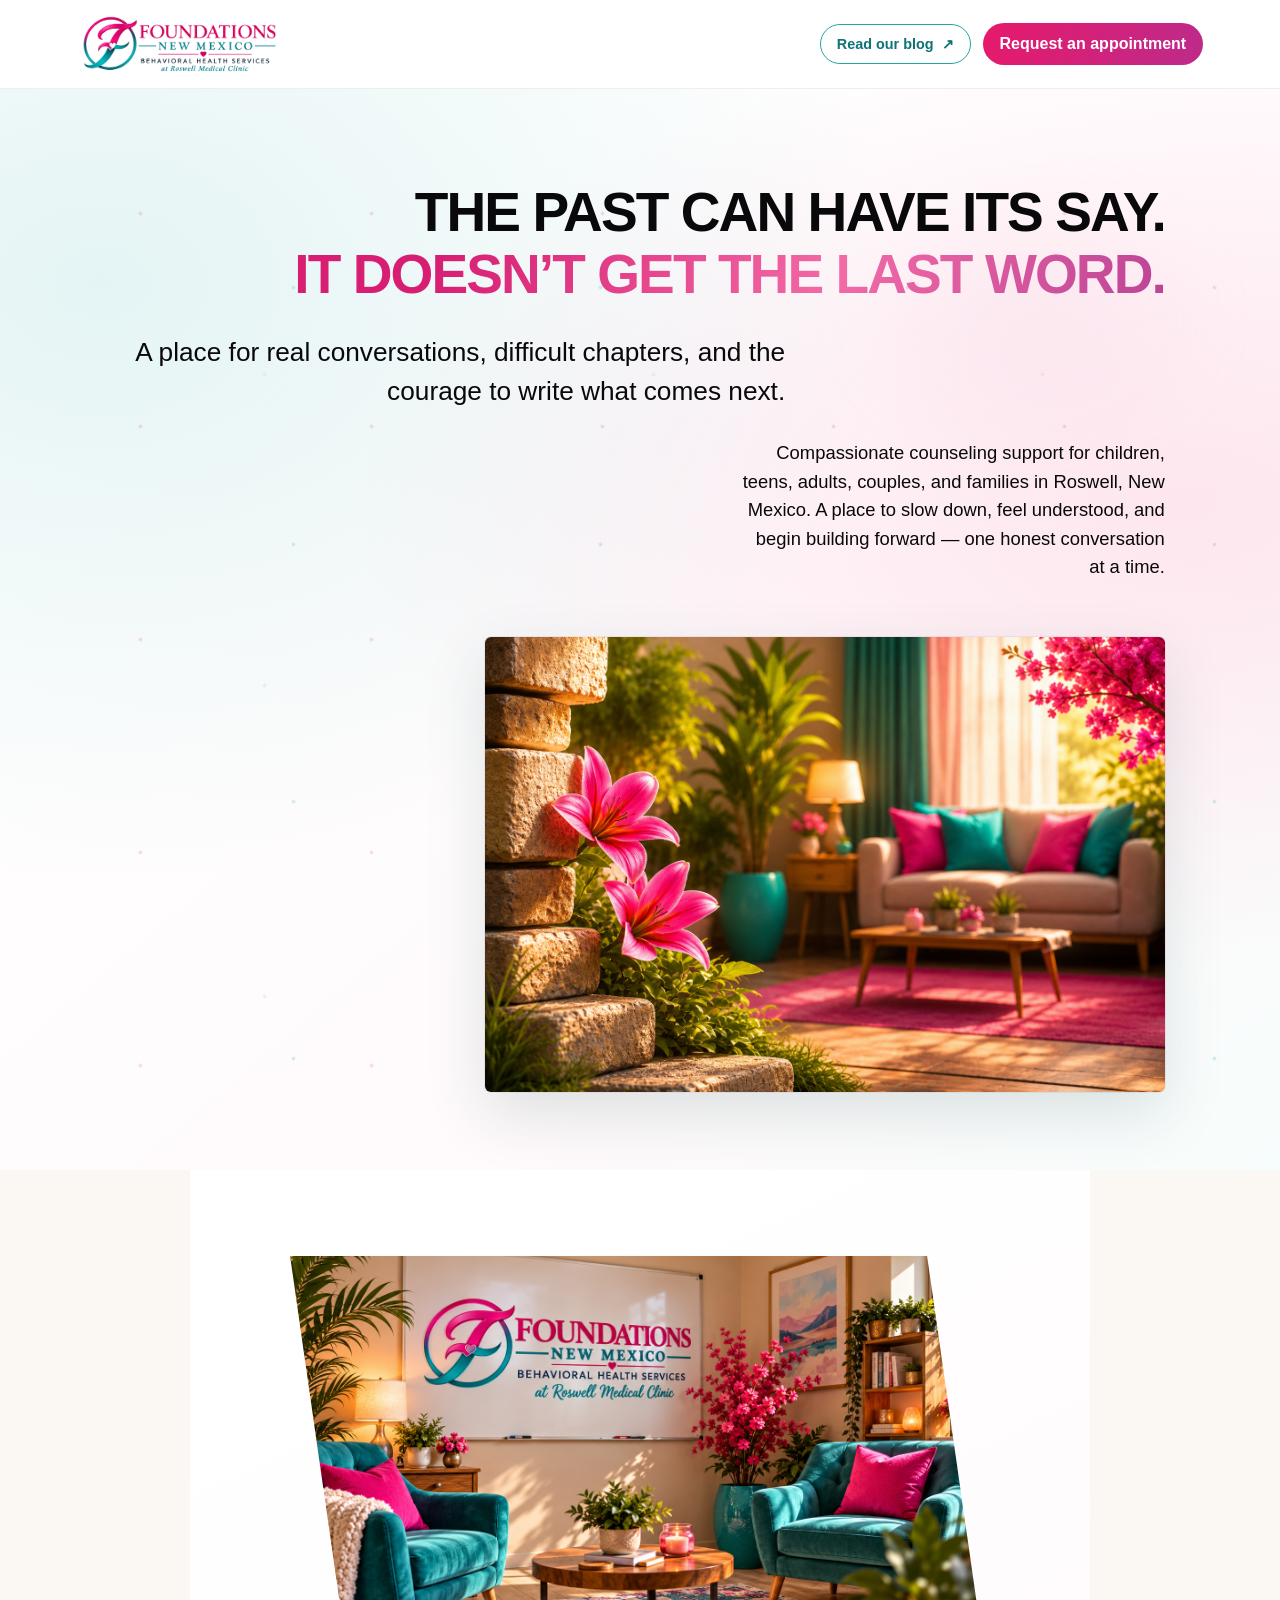
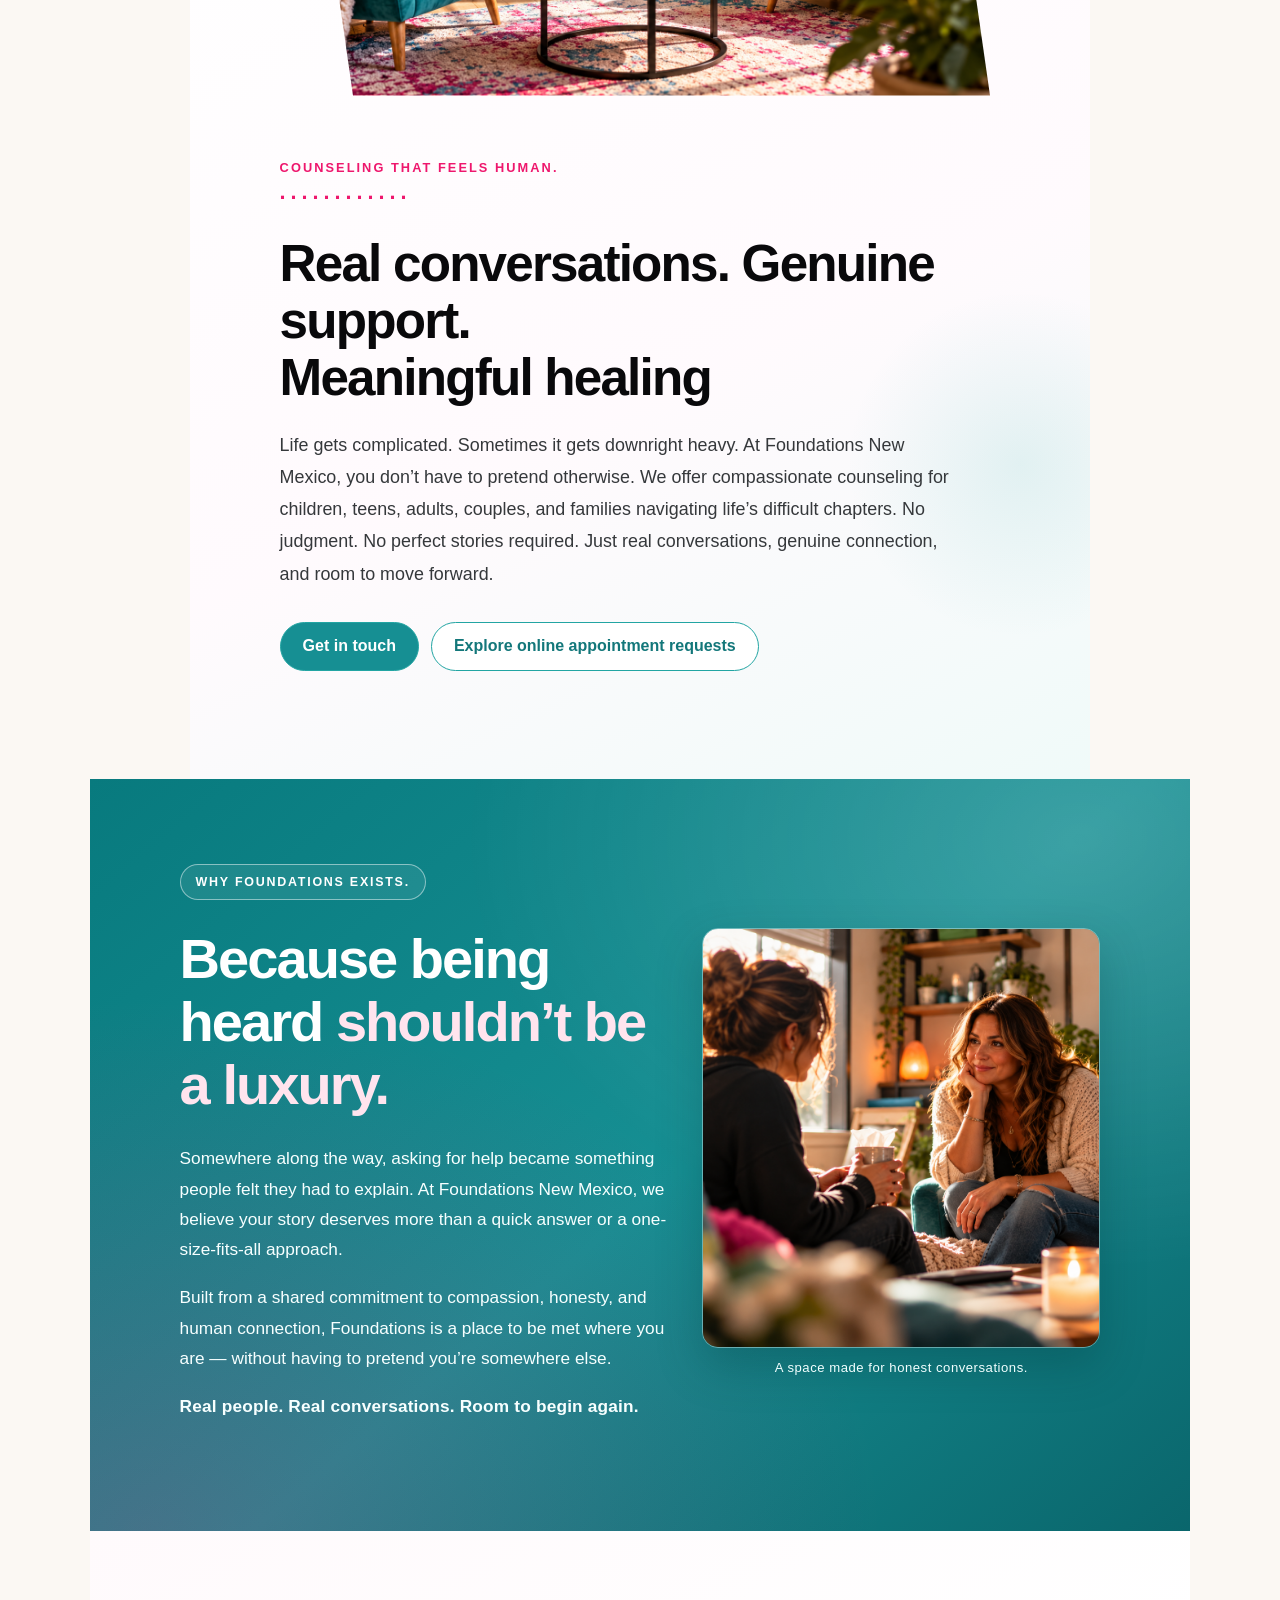
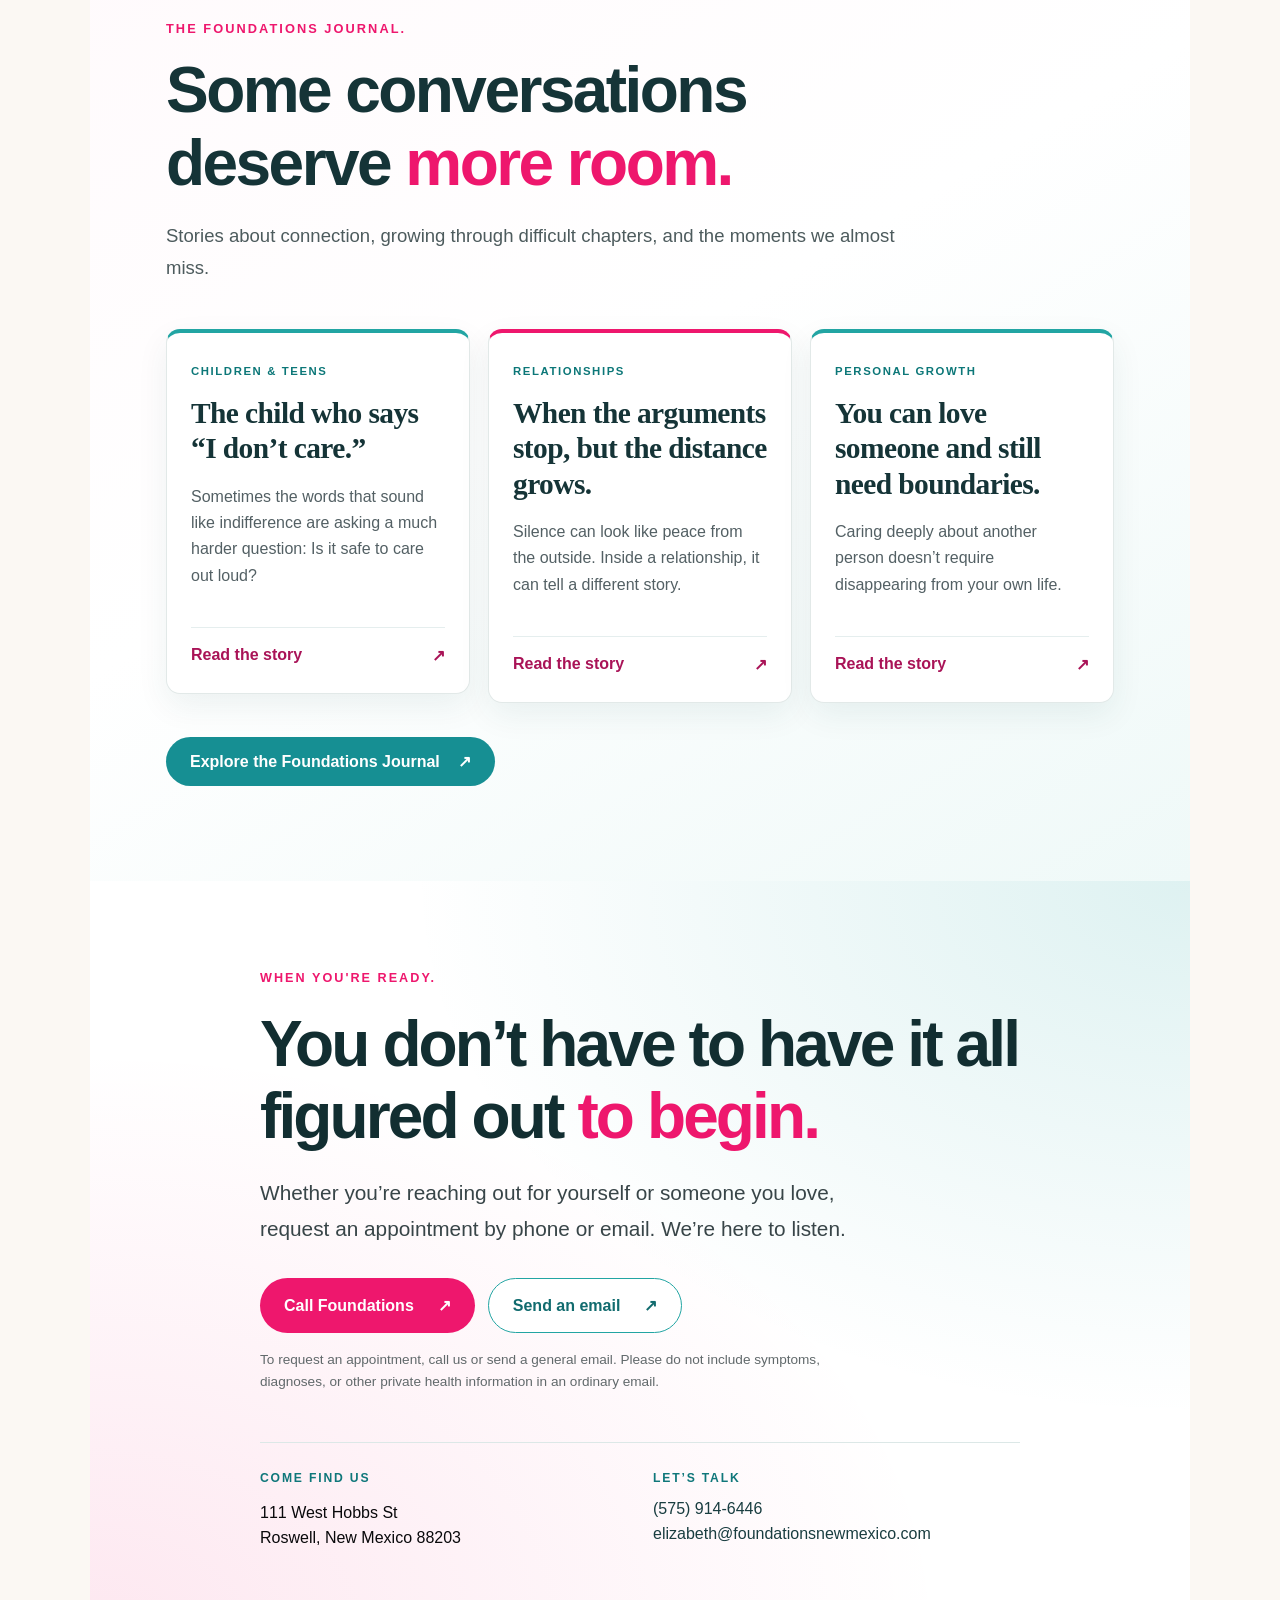
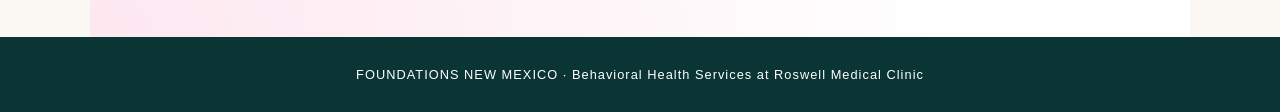
==== commit 10180ce4: "Link homepage appointment action to secure-system design preview" ====
--- a/index.html
+++ b/index.html
@@ -10,7 +10,7 @@
 <body>
 <header class="site-header">
   <a class="brand" href="#" aria-label="Foundations New Mexico home"><img src="foundations-logo-web.webp" alt="Foundations New Mexico Behavioral Health Services at Roswell Medical Clinic"></a>
-  <nav class="header-actions" aria-label="Main navigation"><a class="blog-nav" href="journal.html">Read our blog <span aria-hidden="true">↗</span></a><a class="request" href="#contact">Request an appointment</a></nav>
+  <nav class="header-actions" aria-label="Main navigation"><a class="blog-nav" href="journal.html">Read our blog <span aria-hidden="true">↗</span></a><a class="request" href="appointment.html">Request an appointment</a></nav>
 </header>
 <main>
 <section class="hero">
@@ -27,7 +27,7 @@
   <div class="dots">············</div>
   <h2>Real conversations. Genuine support.<br>Meaningful healing</h2>
   <p>Life gets complicated. Sometimes it gets downright heavy. At Foundations New Mexico, you don’t have to pretend otherwise. We offer compassionate counseling for children, teens, adults, couples, and families navigating life’s difficult chapters. No judgment. No perfect stories required. Just real conversations, genuine connection, and room to move forward.</p>
-  <p class="links"><a href="#contact">Get in touch</a><a href="tel:+15759146446">Call to request an appointment</a></p>
+  <p class="links"><a href="#contact">Get in touch</a><a href="appointment.html">Explore online appointment requests</a></p>
 </section>
 <section class="people" aria-labelledby="why-foundations">
   <div class="people-story">
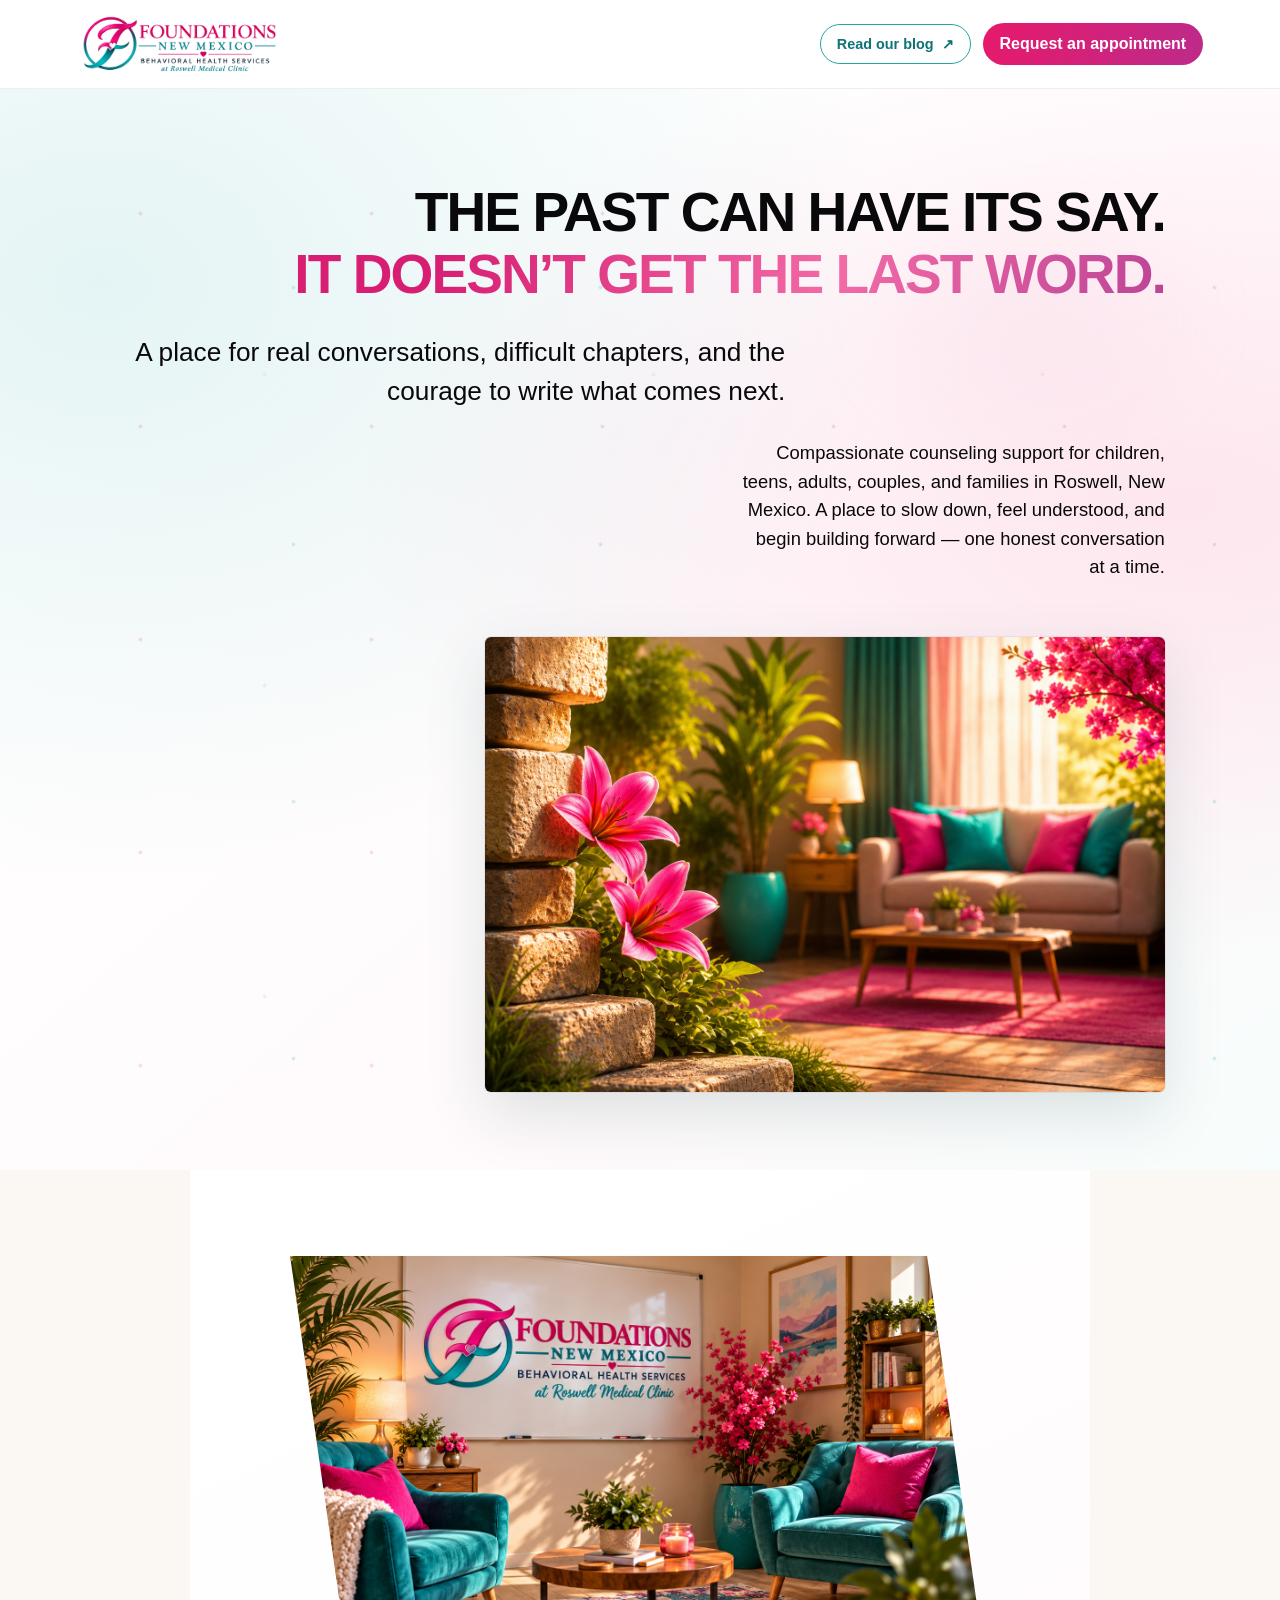
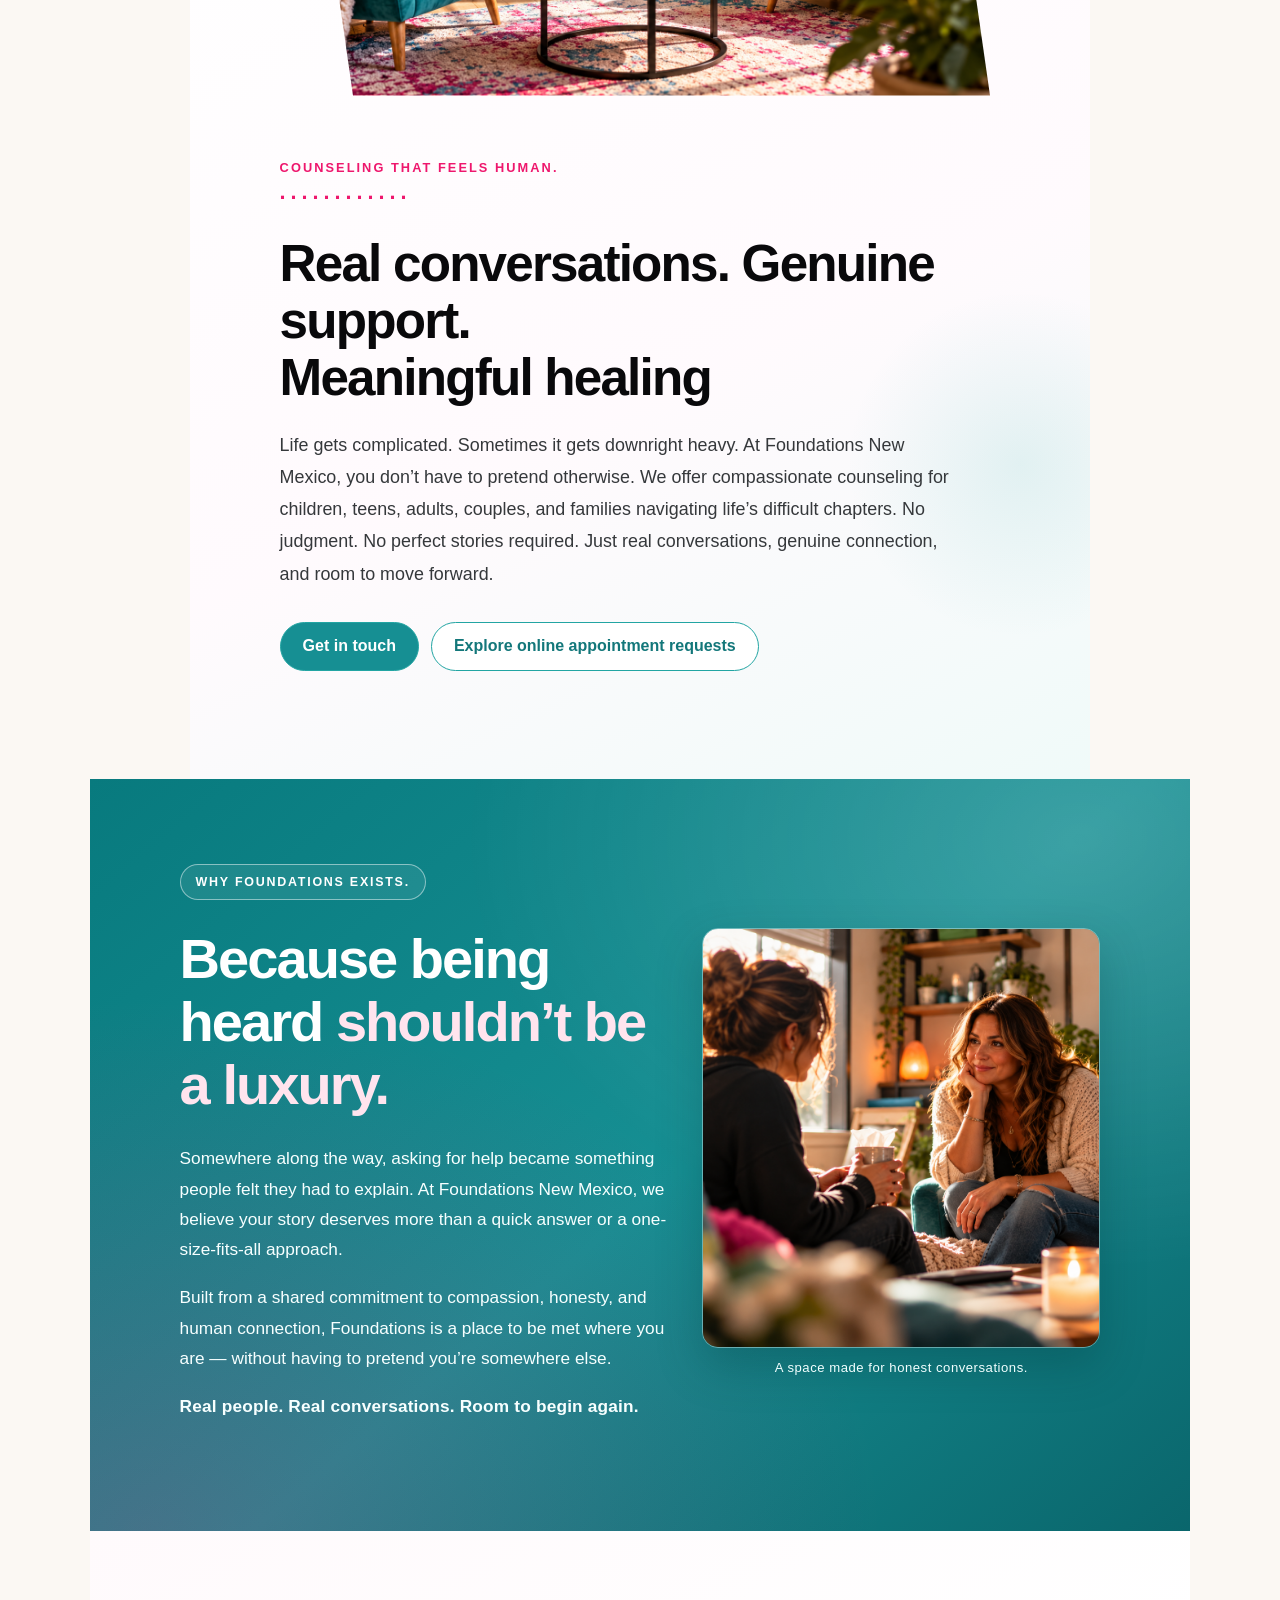
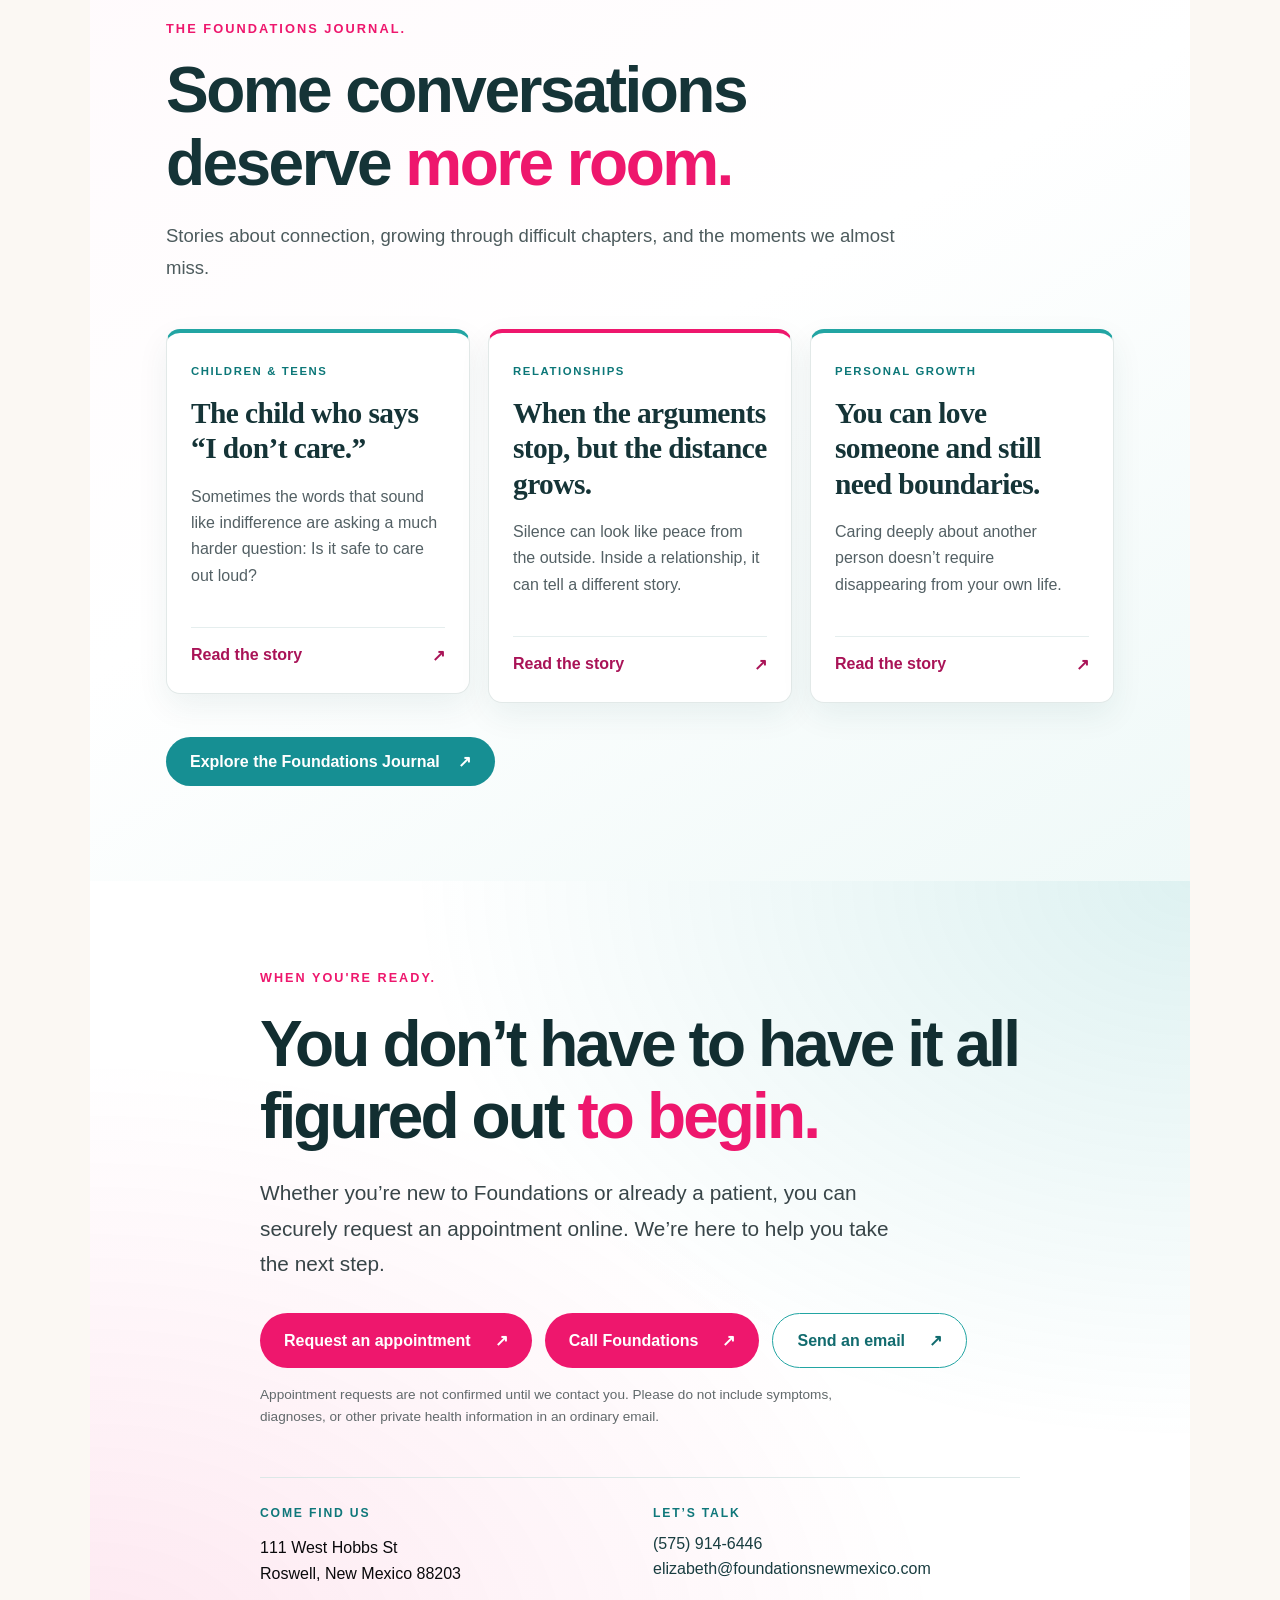
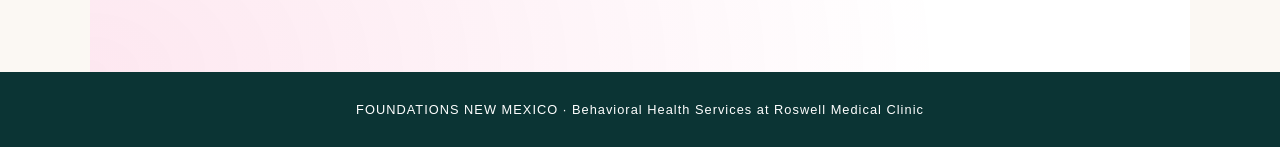
==== commit f6066543: "Update homepage appointment call to action for secure request flow" ====
--- a/index.html
+++ b/index.html
@@ -46,12 +46,13 @@
   <div class="contact-inner">
     <p class="pink-label">WHEN YOU'RE READY.</p>
     <h2 id="contact-heading">You don’t have to have it all figured out <em>to begin.</em></h2>
-    <p class="contact-intro">Whether you’re reaching out for yourself or someone you love, request an appointment by phone or email. We’re here to listen.</p>
+    <p class="contact-intro">Whether you’re new to Foundations or already a patient, you can securely request an appointment online. We’re here to help you take the next step.</p>
     <div class="contact-actions">
+      <a class="contact-primary" href="appointment.html">Request an appointment <span aria-hidden="true">↗</span></a>
       <a class="contact-primary" href="tel:+15759146446">Call Foundations <span aria-hidden="true">↗</span></a>
       <a class="contact-secondary" href="mailto:elizabeth@foundationsnewmexico.com?subject=Foundations%20New%20Mexico%20-%20General%20Inquiry">Send an email <span aria-hidden="true">↗</span></a>
     </div>
-    <p class="contact-privacy">To request an appointment, call us or send a general email. Please do not include symptoms, diagnoses, or other private health information in an ordinary email.</p>
+    <p class="contact-privacy">Appointment requests are not confirmed until we contact you. Please do not include symptoms, diagnoses, or other private health information in an ordinary email.</p>
     <div class="contact-details">
       <div><span>COME FIND US</span><address>111 West Hobbs St<br>Roswell, New Mexico 88203</address></div>
       <div><span>LET’S TALK</span><a href="tel:+15759146446">(575) 914-6446</a><a href="mailto:elizabeth@foundationsnewmexico.com">elizabeth@foundationsnewmexico.com</a></div>
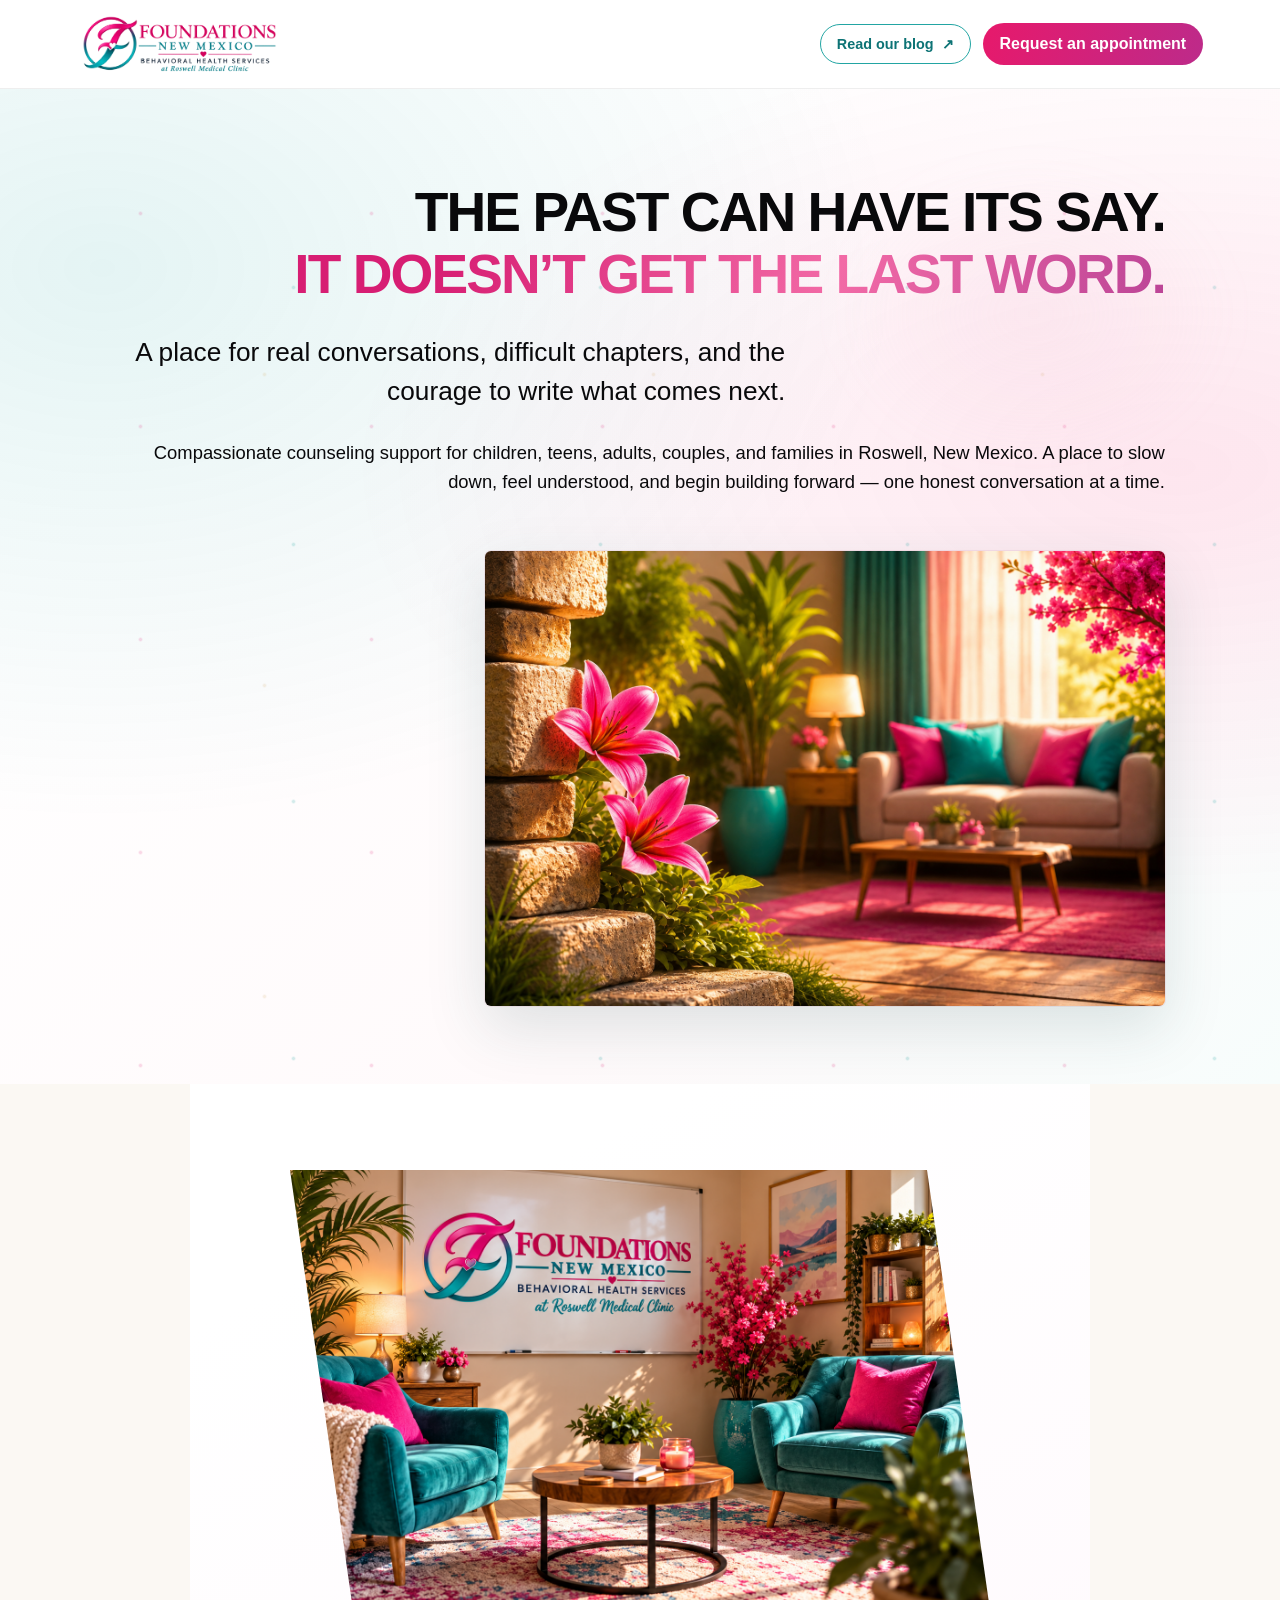
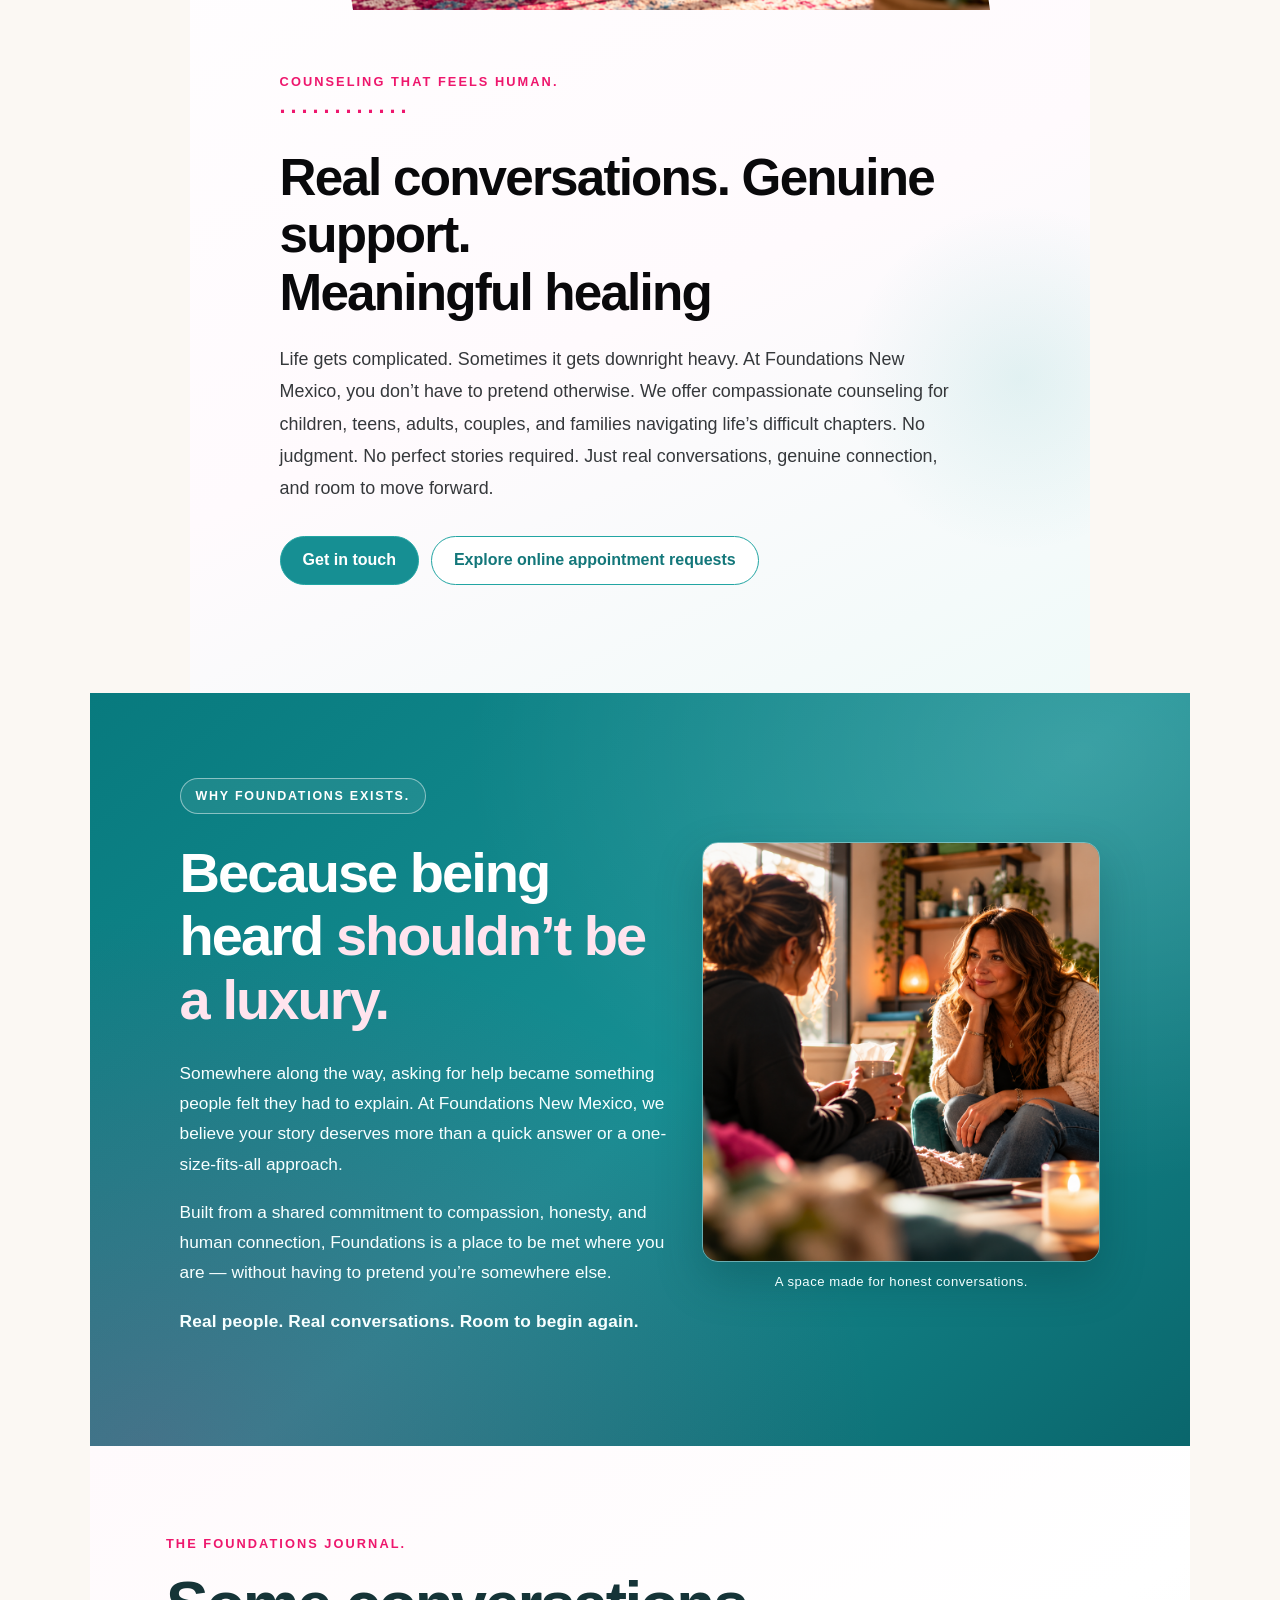
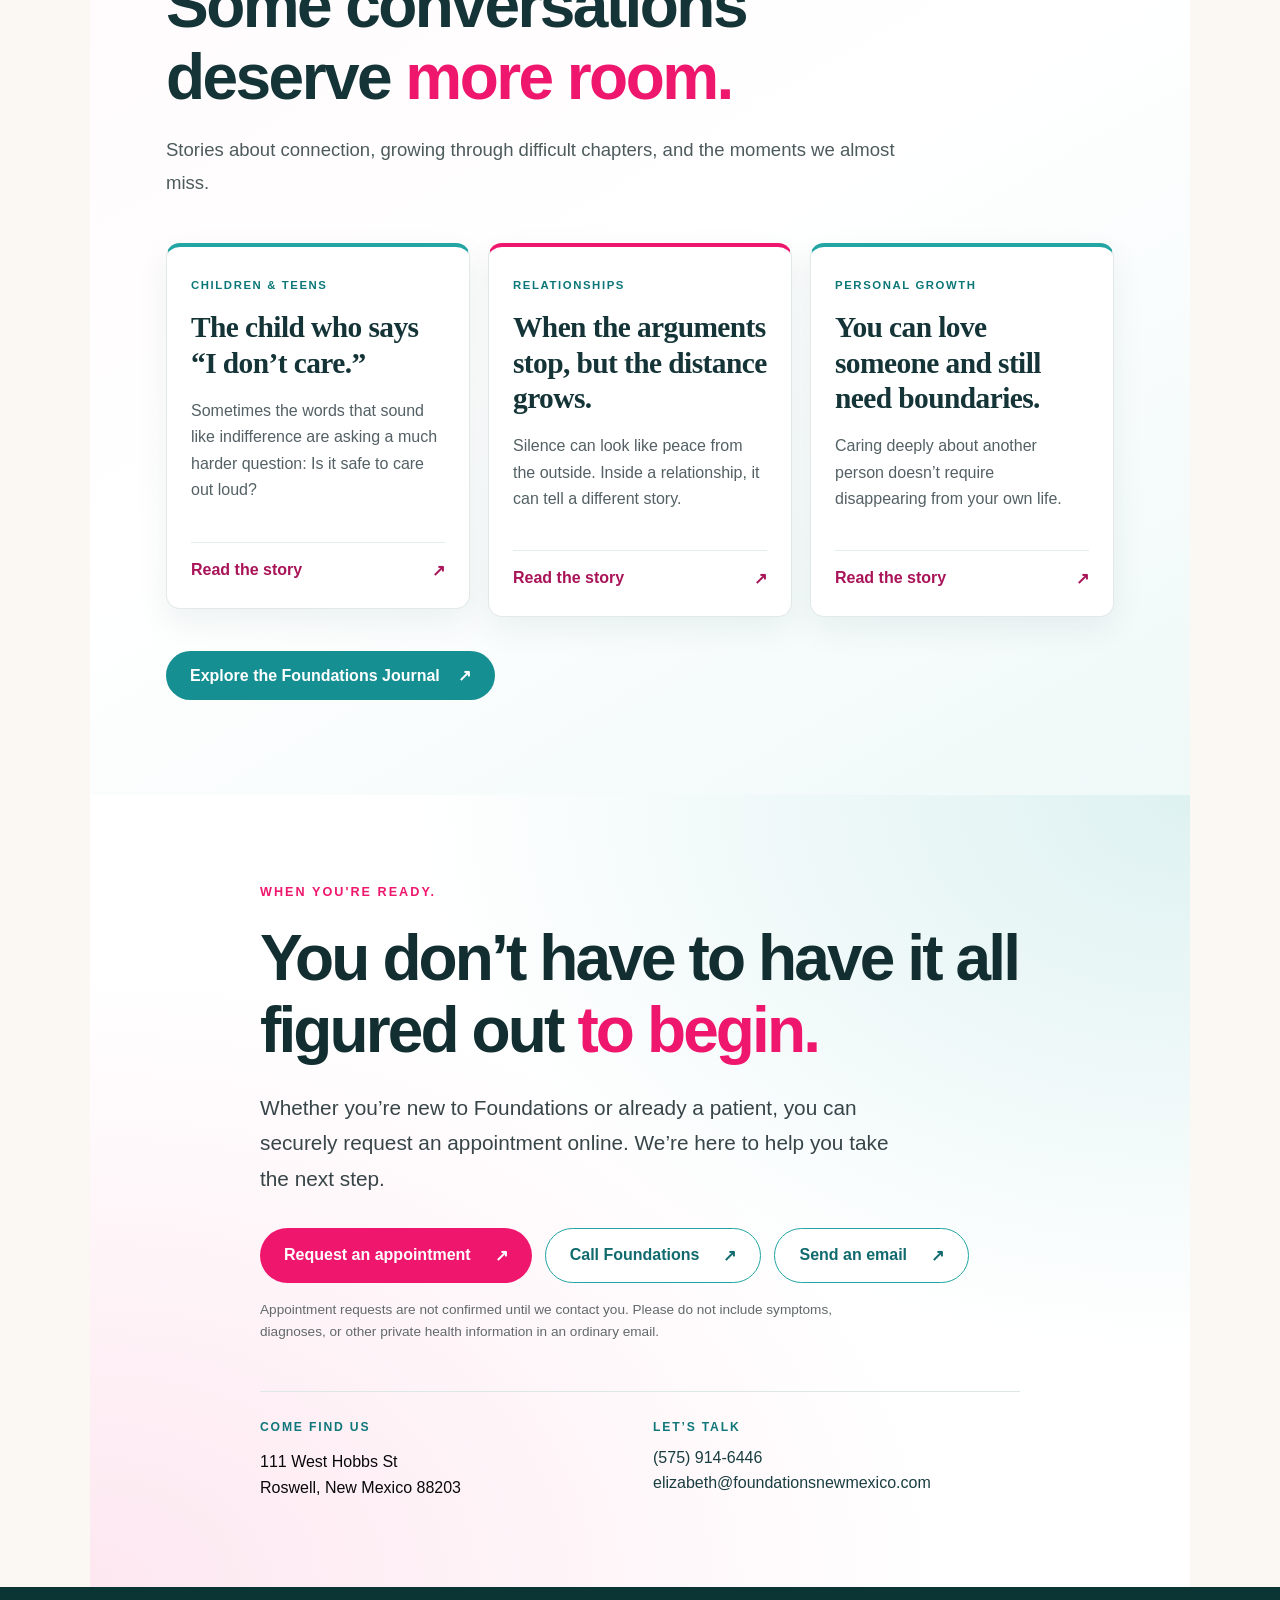
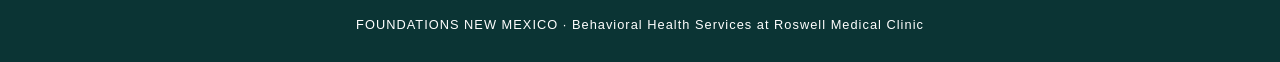
==== commit 1f2d4fef: "Improve mobile hero readability and emphasize appointment action" ====
--- a/index.html
+++ b/index.html
@@ -5,7 +5,7 @@
 <meta name="viewport" content="width=device-width,initial-scale=1">
 <title>Foundations New Mexico | Counseling in Roswell, NM</title>
 <meta name="description" content="Compassionate counseling support for children, teens, adults, couples, and families in Roswell, New Mexico.">
-<link rel="stylesheet" href="styles.css?v=20261007-journalpages">
+<link rel="stylesheet" href="styles.css?v=20261022-mobile-cta">
 </head>
 <body>
 <header class="site-header">
@@ -17,7 +17,7 @@
   <div class="hero-copy">
     <h1>THE PAST CAN HAVE ITS SAY.<br><span>IT DOESN’T GET THE LAST WORD.</span></h1>
     <h2>A place for real conversations, difficult chapters, and the courage to write what comes next.</h2>
-    <p>Compassionate counseling support for children,<br>teens, adults, couples, and families in Roswell, New<br>Mexico. A place to slow down, feel understood, and<br>begin building forward — one honest conversation<br>at a time.</p>
+    <p>Compassionate counseling support for children, teens, adults, couples, and families in Roswell, New Mexico. A place to slow down, feel understood, and begin building forward — one honest conversation at a time.</p>
   </div>
   <img class="hero-room" src="loungehero.png" alt="Warm counseling room at Foundations New Mexico">
 </section>
@@ -49,7 +49,7 @@
     <p class="contact-intro">Whether you’re new to Foundations or already a patient, you can securely request an appointment online. We’re here to help you take the next step.</p>
     <div class="contact-actions">
       <a class="contact-primary" href="appointment.html">Request an appointment <span aria-hidden="true">↗</span></a>
-      <a class="contact-primary" href="tel:+15759146446">Call Foundations <span aria-hidden="true">↗</span></a>
+      <a class="contact-secondary" href="tel:+15759146446">Call Foundations <span aria-hidden="true">↗</span></a>
       <a class="contact-secondary" href="mailto:elizabeth@foundationsnewmexico.com?subject=Foundations%20New%20Mexico%20-%20General%20Inquiry">Send an email <span aria-hidden="true">↗</span></a>
     </div>
     <p class="contact-privacy">Appointment requests are not confirmed until we contact you. Please do not include symptoms, diagnoses, or other private health information in an ordinary email.</p>
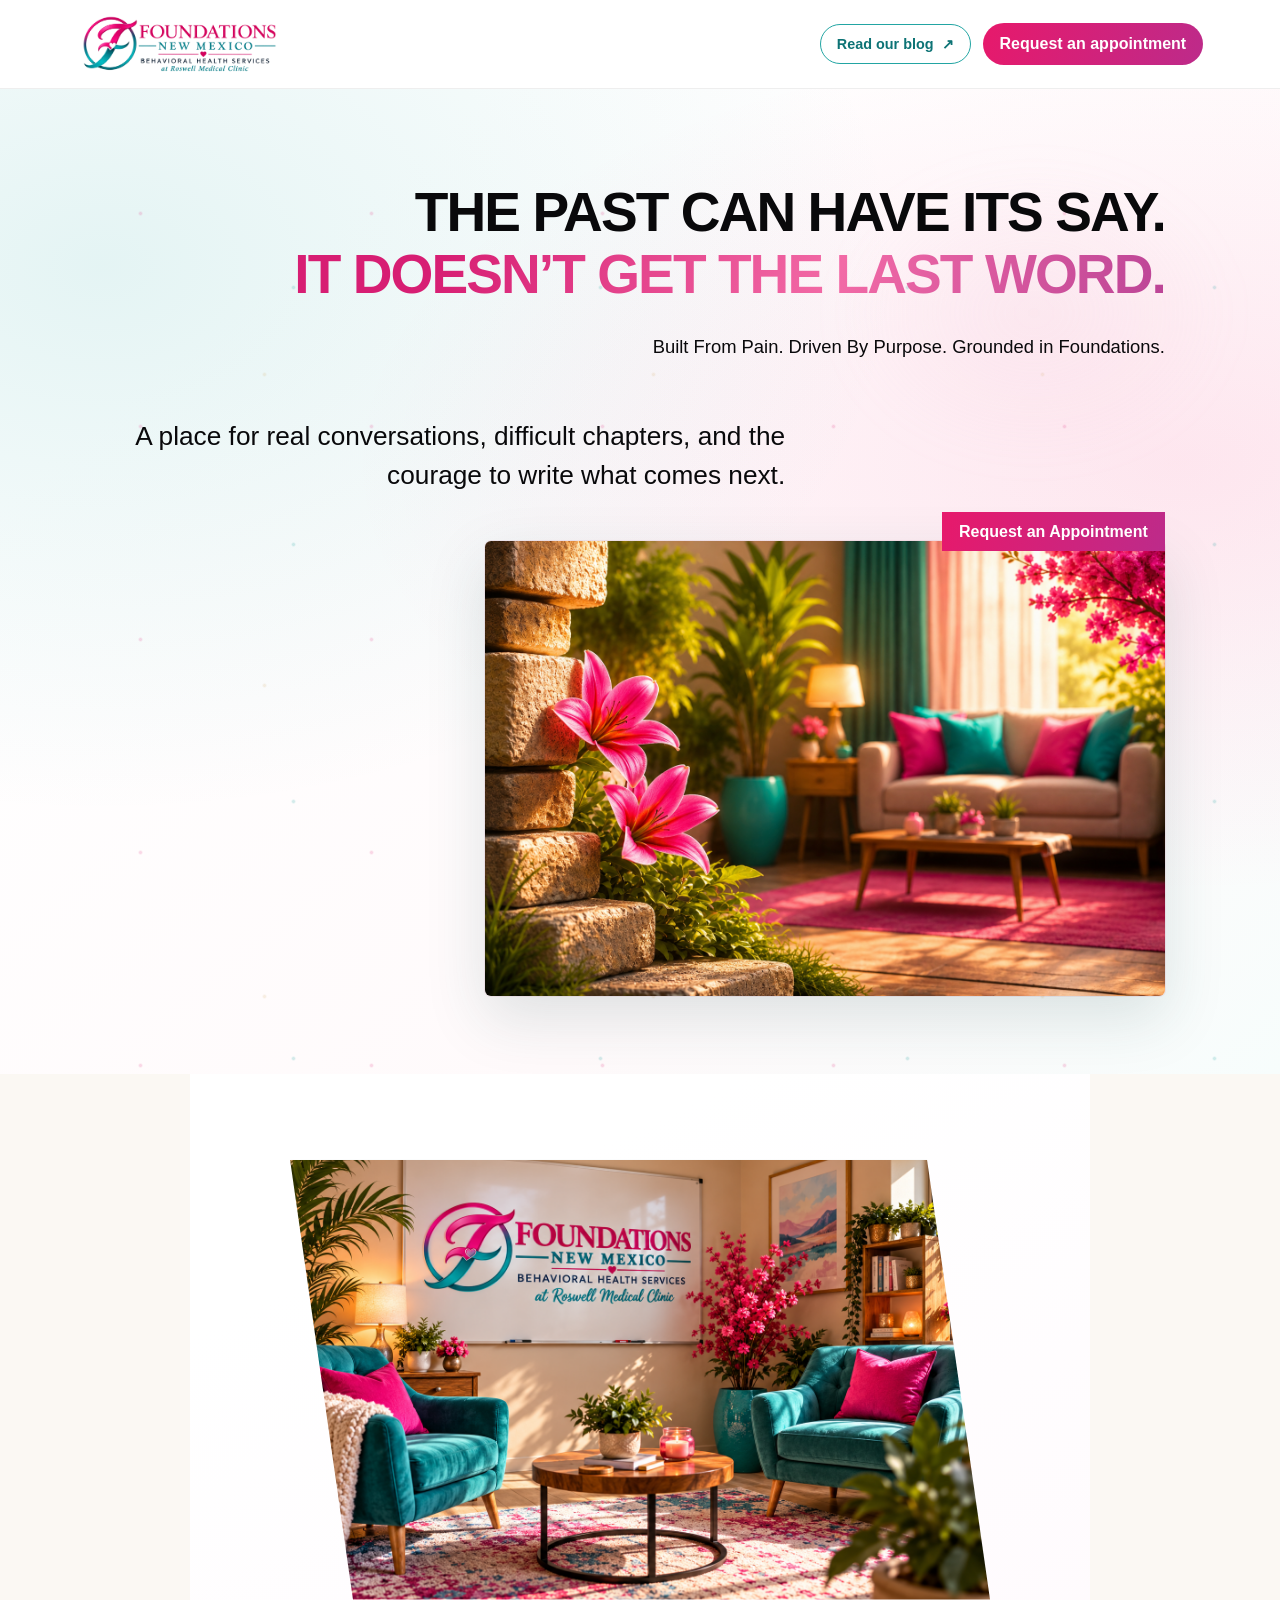
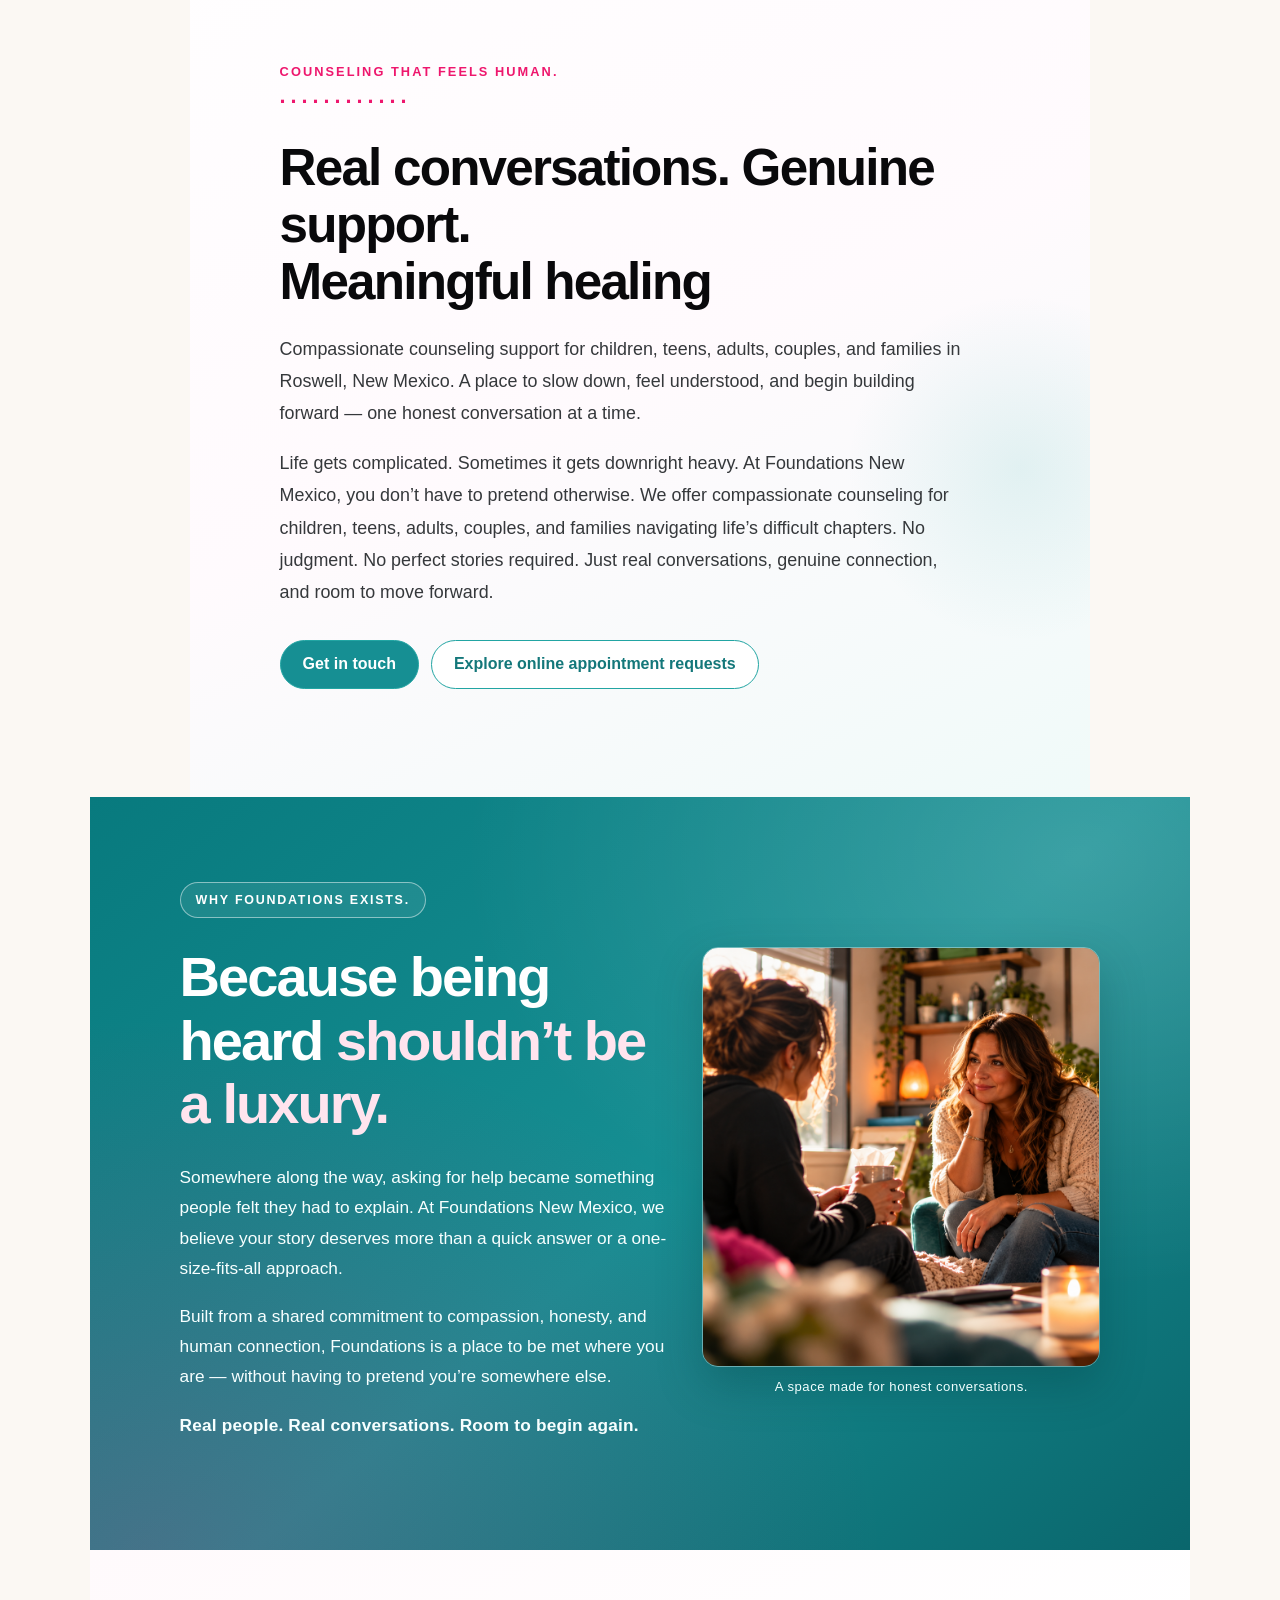
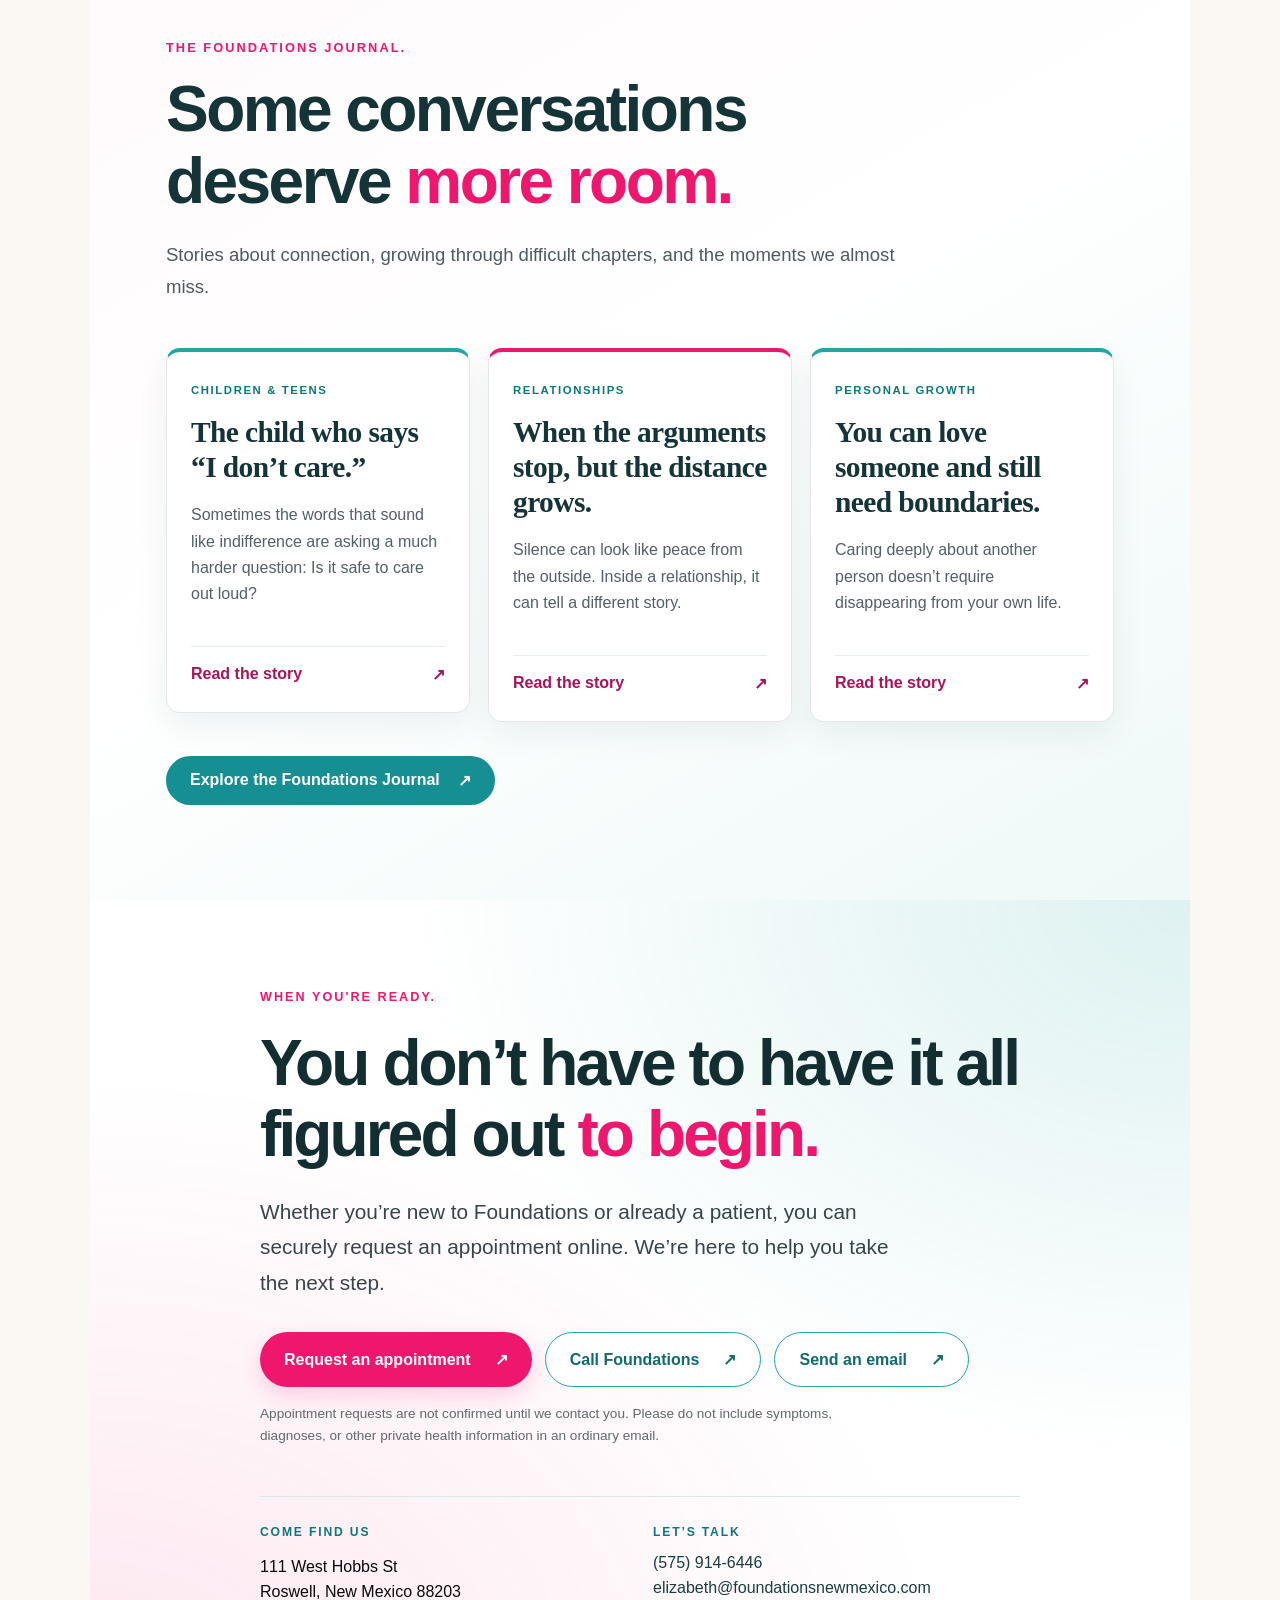
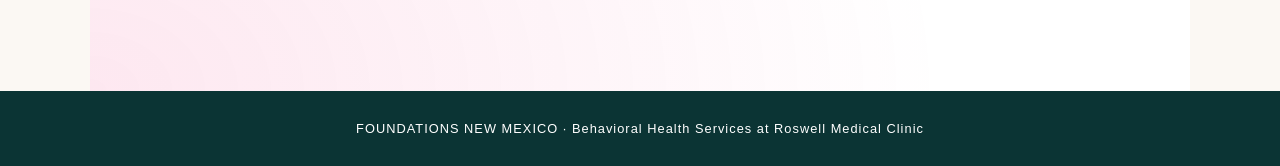
==== commit 0a40d180: "Refine homepage hero hierarchy and appointment access without redesign" ====
--- a/index.html
+++ b/index.html
@@ -5,7 +5,7 @@
 <meta name="viewport" content="width=device-width,initial-scale=1">
 <title>Foundations New Mexico | Counseling in Roswell, NM</title>
 <meta name="description" content="Compassionate counseling support for children, teens, adults, couples, and families in Roswell, New Mexico.">
-<link rel="stylesheet" href="styles.css?v=20261022-mobile-cta">
+<link rel="stylesheet" href="styles.css?v=20261103-hero-refinement">
 </head>
 <body>
 <header class="site-header">
@@ -16,8 +16,9 @@
 <section class="hero">
   <div class="hero-copy">
     <h1>THE PAST CAN HAVE ITS SAY.<br><span>IT DOESN’T GET THE LAST WORD.</span></h1>
+    <p class="hero-tagline">Built From Pain. Driven By Purpose. Grounded in Foundations.</p>
     <h2>A place for real conversations, difficult chapters, and the courage to write what comes next.</h2>
-    <p>Compassionate counseling support for children, teens, adults, couples, and families in Roswell, New Mexico. A place to slow down, feel understood, and begin building forward — one honest conversation at a time.</p>
+    <a class="request hero-request" href="appointment.html">Request an Appointment</a>
   </div>
   <img class="hero-room" src="loungehero.png" alt="Warm counseling room at Foundations New Mexico">
 </section>
@@ -26,6 +27,7 @@
   <p class="pink-label">COUNSELING THAT FEELS HUMAN.</p>
   <div class="dots">············</div>
   <h2>Real conversations. Genuine support.<br>Meaningful healing</h2>
+  <p class="moved-service-copy">Compassionate counseling support for children, teens, adults, couples, and families in Roswell, New Mexico. A place to slow down, feel understood, and begin building forward — one honest conversation at a time.</p>
   <p>Life gets complicated. Sometimes it gets downright heavy. At Foundations New Mexico, you don’t have to pretend otherwise. We offer compassionate counseling for children, teens, adults, couples, and families navigating life’s difficult chapters. No judgment. No perfect stories required. Just real conversations, genuine connection, and room to move forward.</p>
   <p class="links"><a href="#contact">Get in touch</a><a href="appointment.html">Explore online appointment requests</a></p>
 </section>
--- a/styles.css
+++ b/styles.css
@@ -194,3 +194,9 @@
 .journal-article-figure{margin:28px 0 38px;width:100%}
 .journal-article-figure img{display:block;width:100%;height:auto;max-height:540px;object-fit:cover;border-radius:18px}
 @media(max-width:700px){.magazine .journal-feature-image{max-height:none;aspect-ratio:4/3;object-fit:cover}.magazine .journal-card-image{aspect-ratio:4/3}.journal-article-figure{margin:22px 0 28px}.journal-article-figure img{max-height:none;aspect-ratio:4/3;object-fit:cover;border-radius:12px}}
+
+/* Appointment-first hierarchy and phone-friendly homepage copy */
+.hero-copy p{max-width:650px;margin-left:auto;overflow-wrap:break-word}
+.contact-actions .contact-primary{background:var(--pink);color:#fff;box-shadow:0 8px 22px rgba(238,23,109,.18)}
+.contact-actions .contact-secondary{background:#fff;color:#116b6e;border:1.5px solid var(--teal);box-shadow:none}
+@media(max-width:600px){.hero-copy p{max-width:100%;line-height:1.7}.contact-actions{display:grid;grid-template-columns:1fr;gap:12px}.contact-actions a{width:100%;min-height:54px;justify-content:center;text-align:center}.contact-actions .contact-primary{min-height:60px}}
